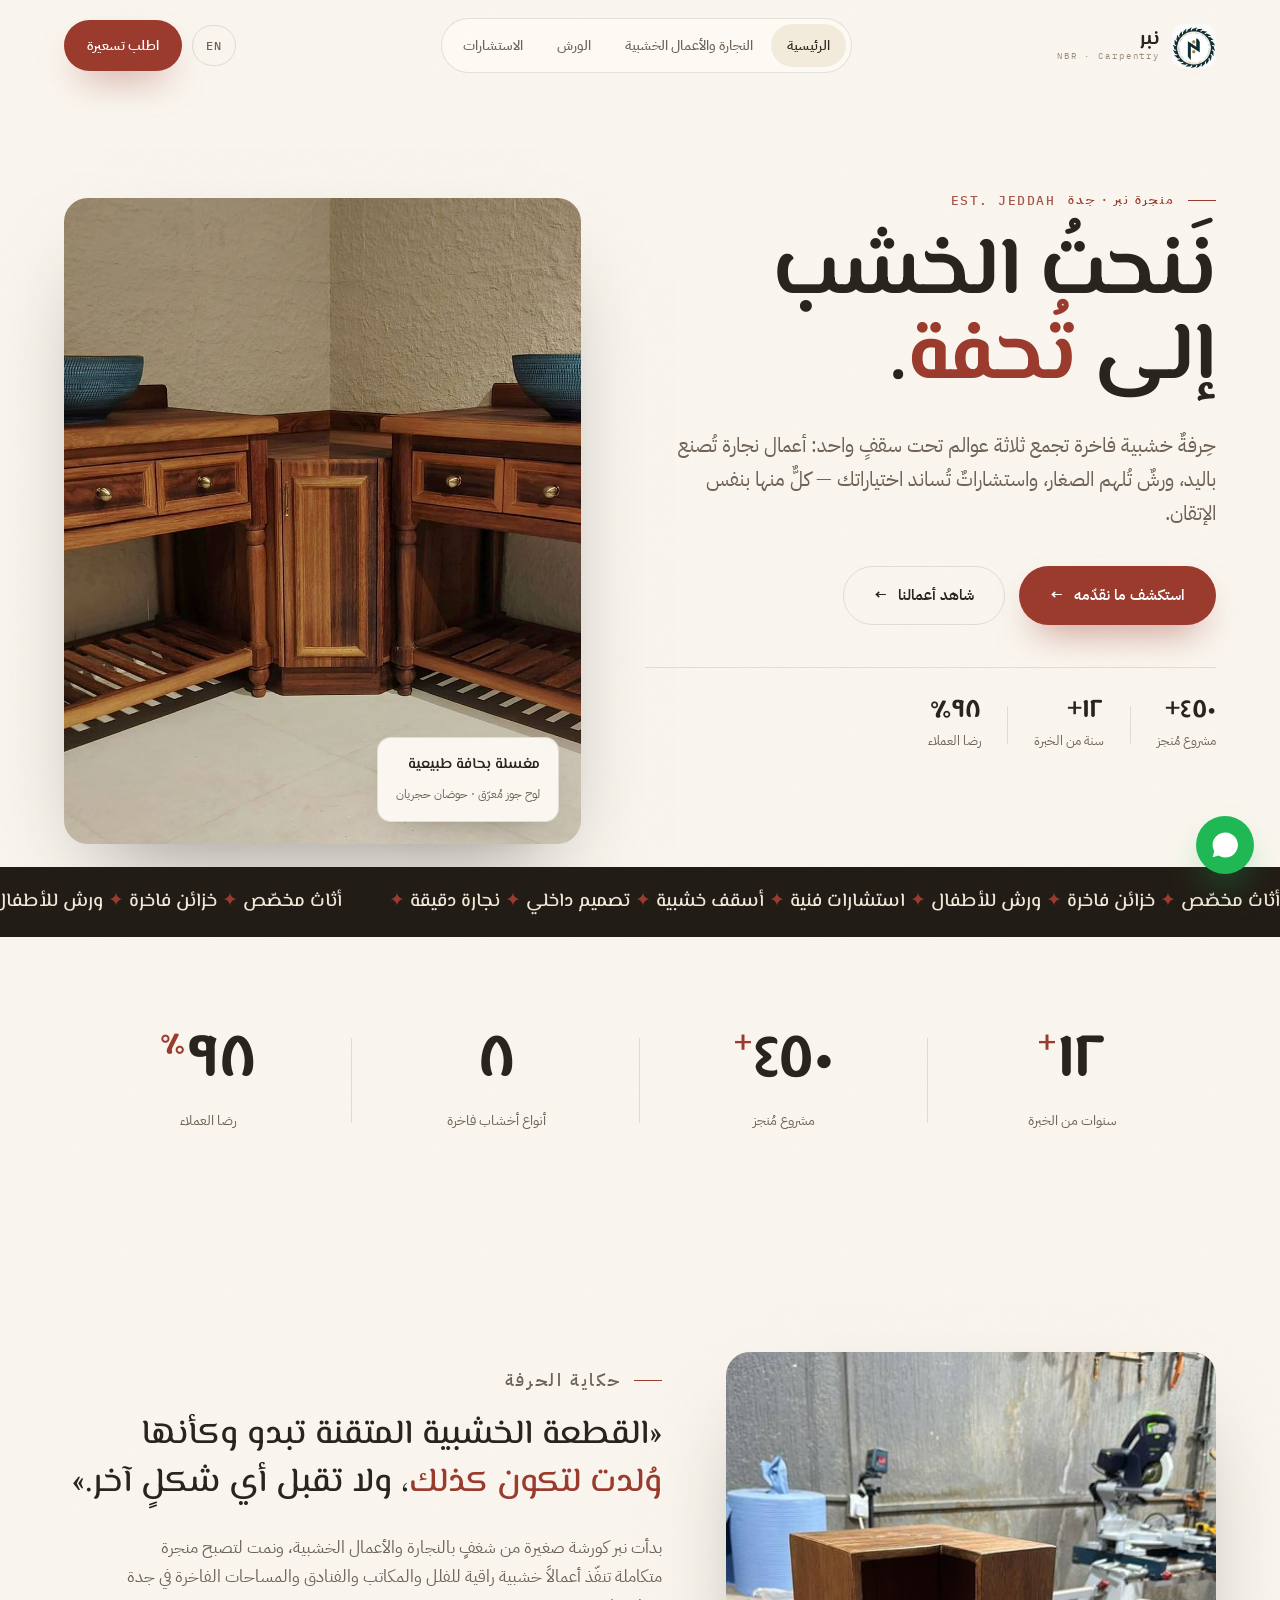
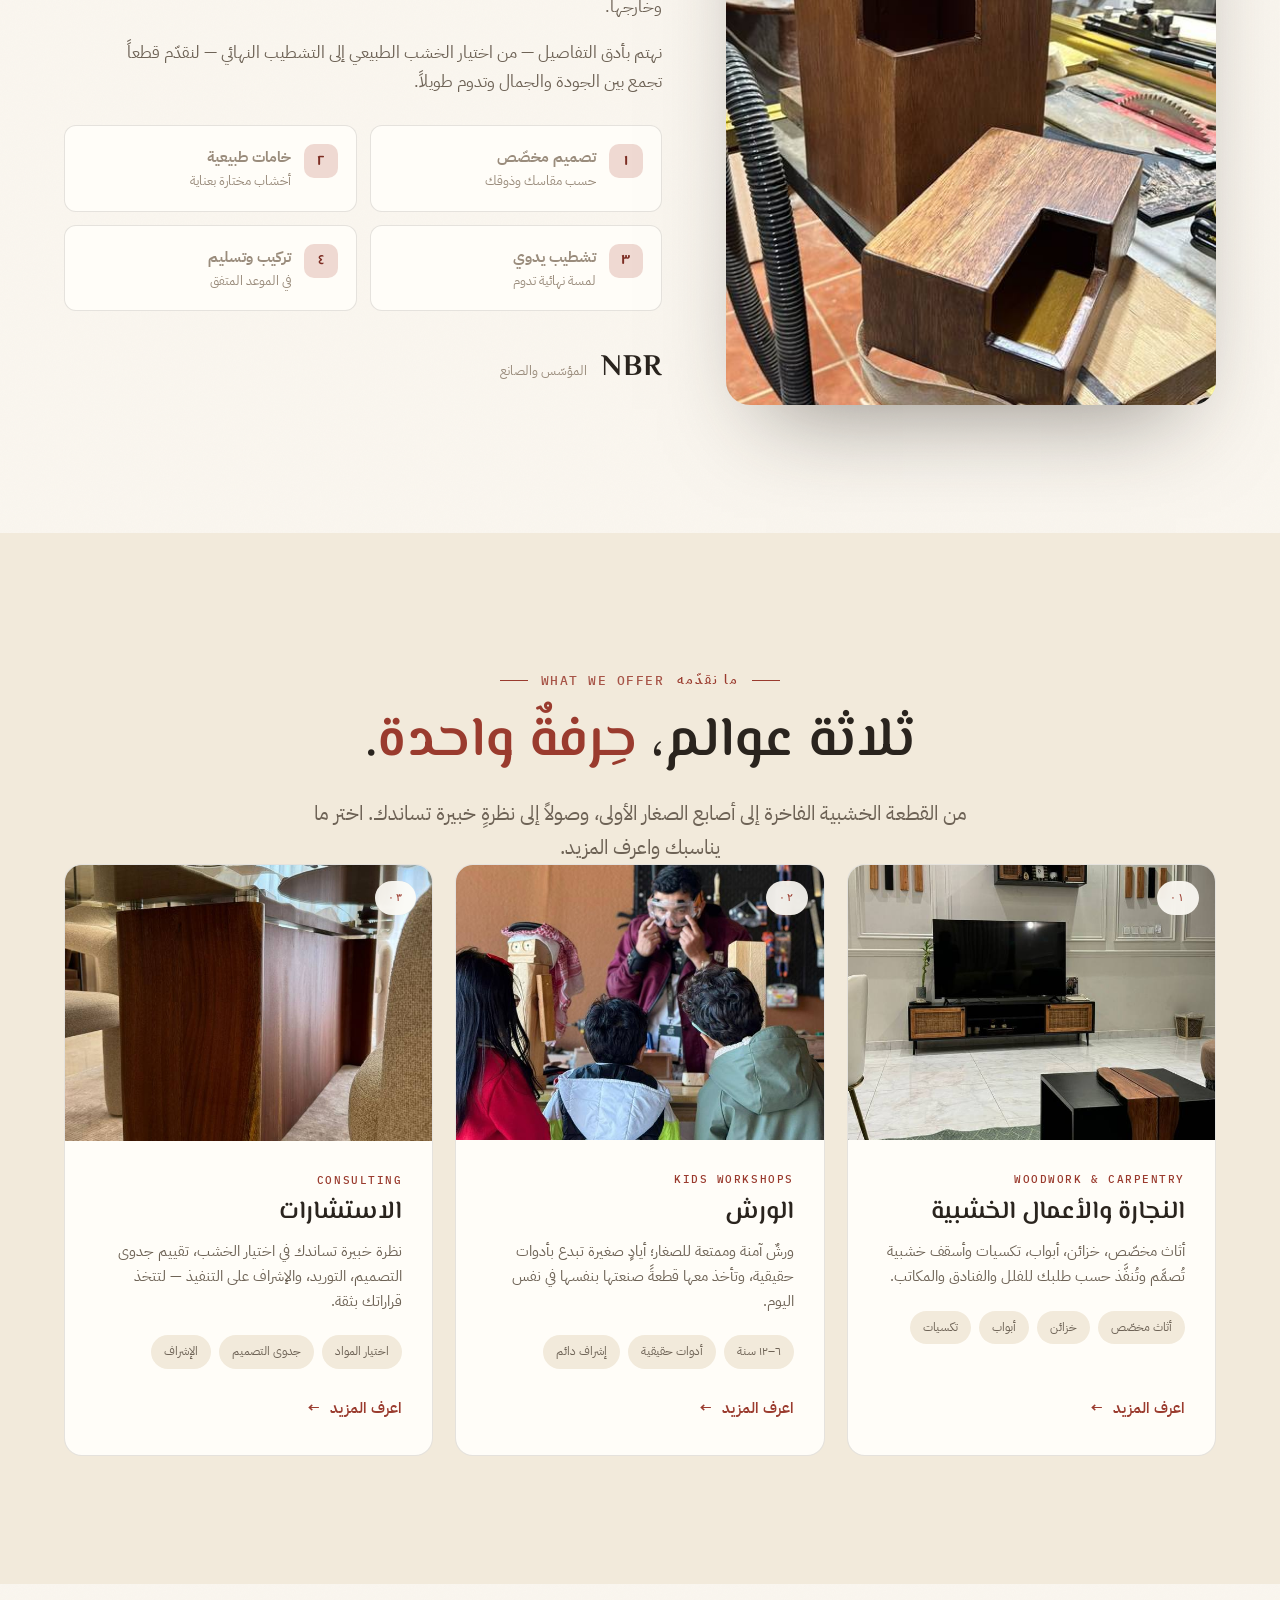
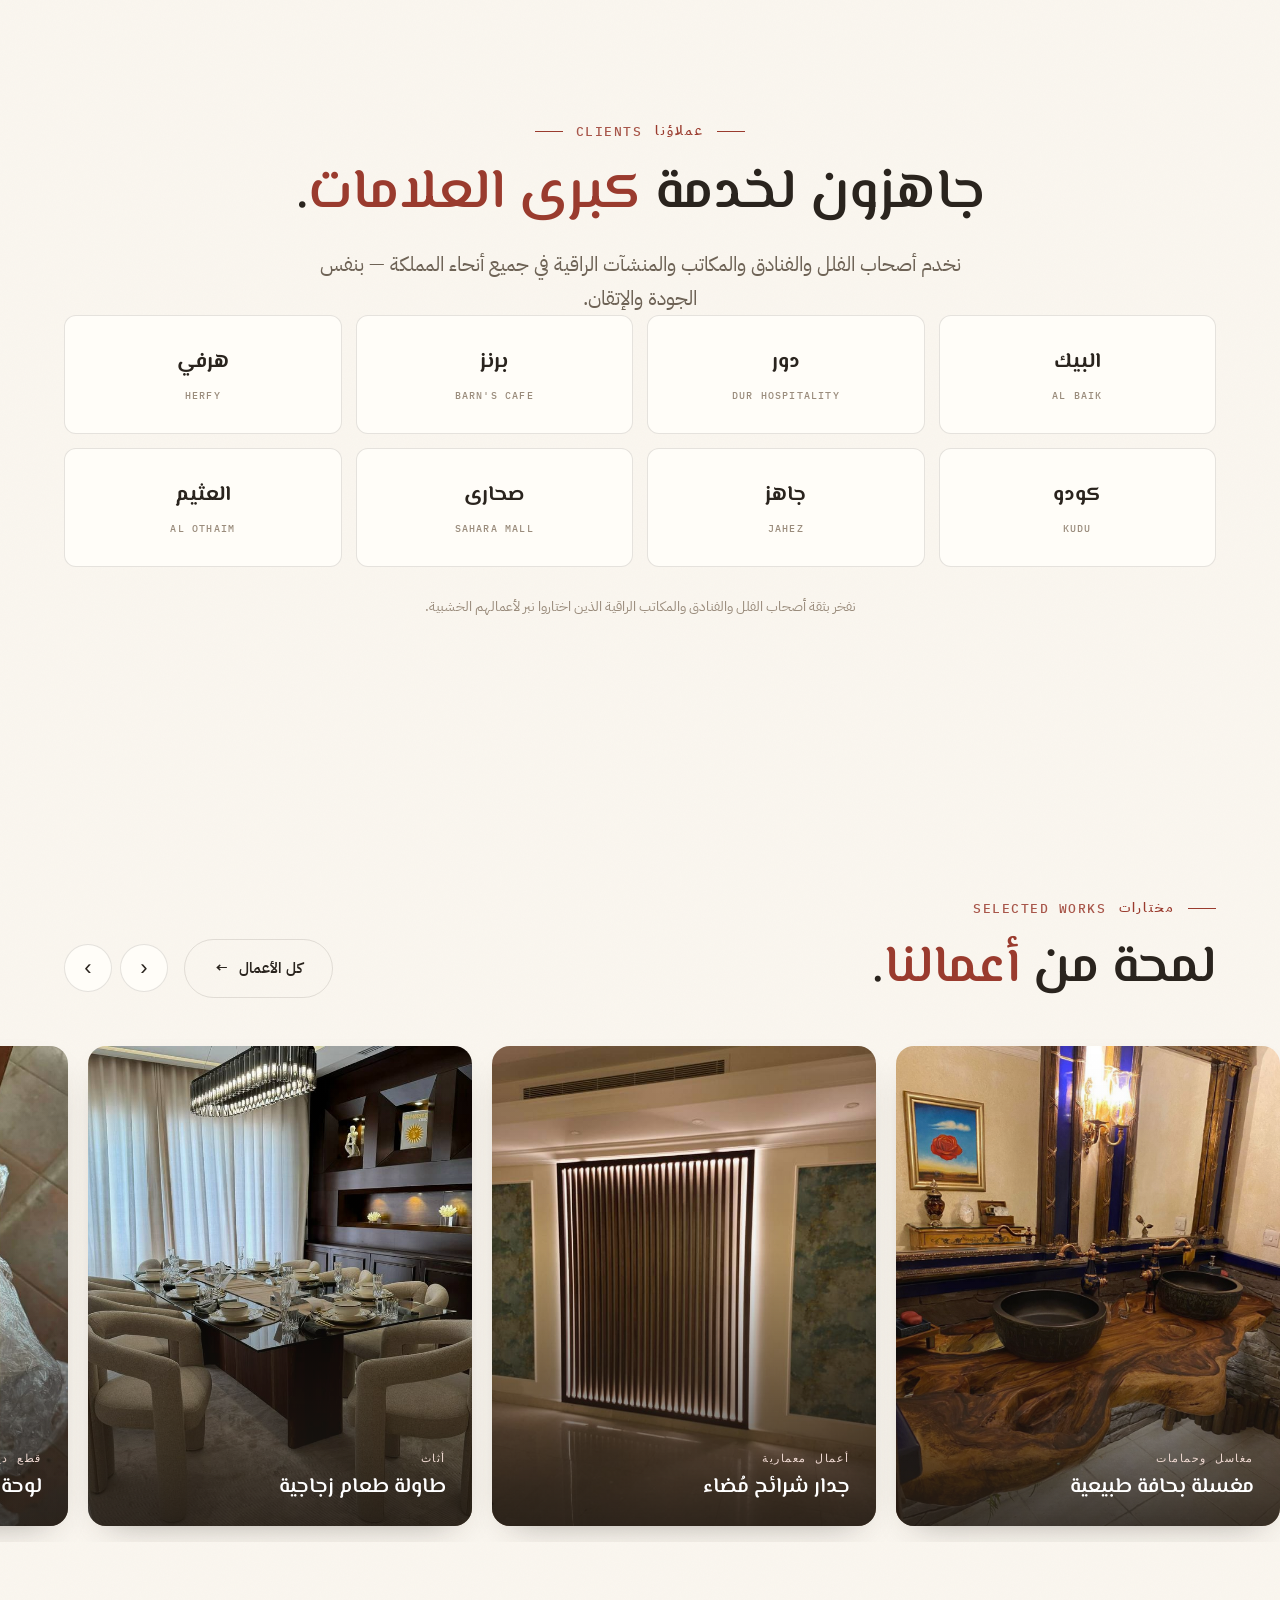
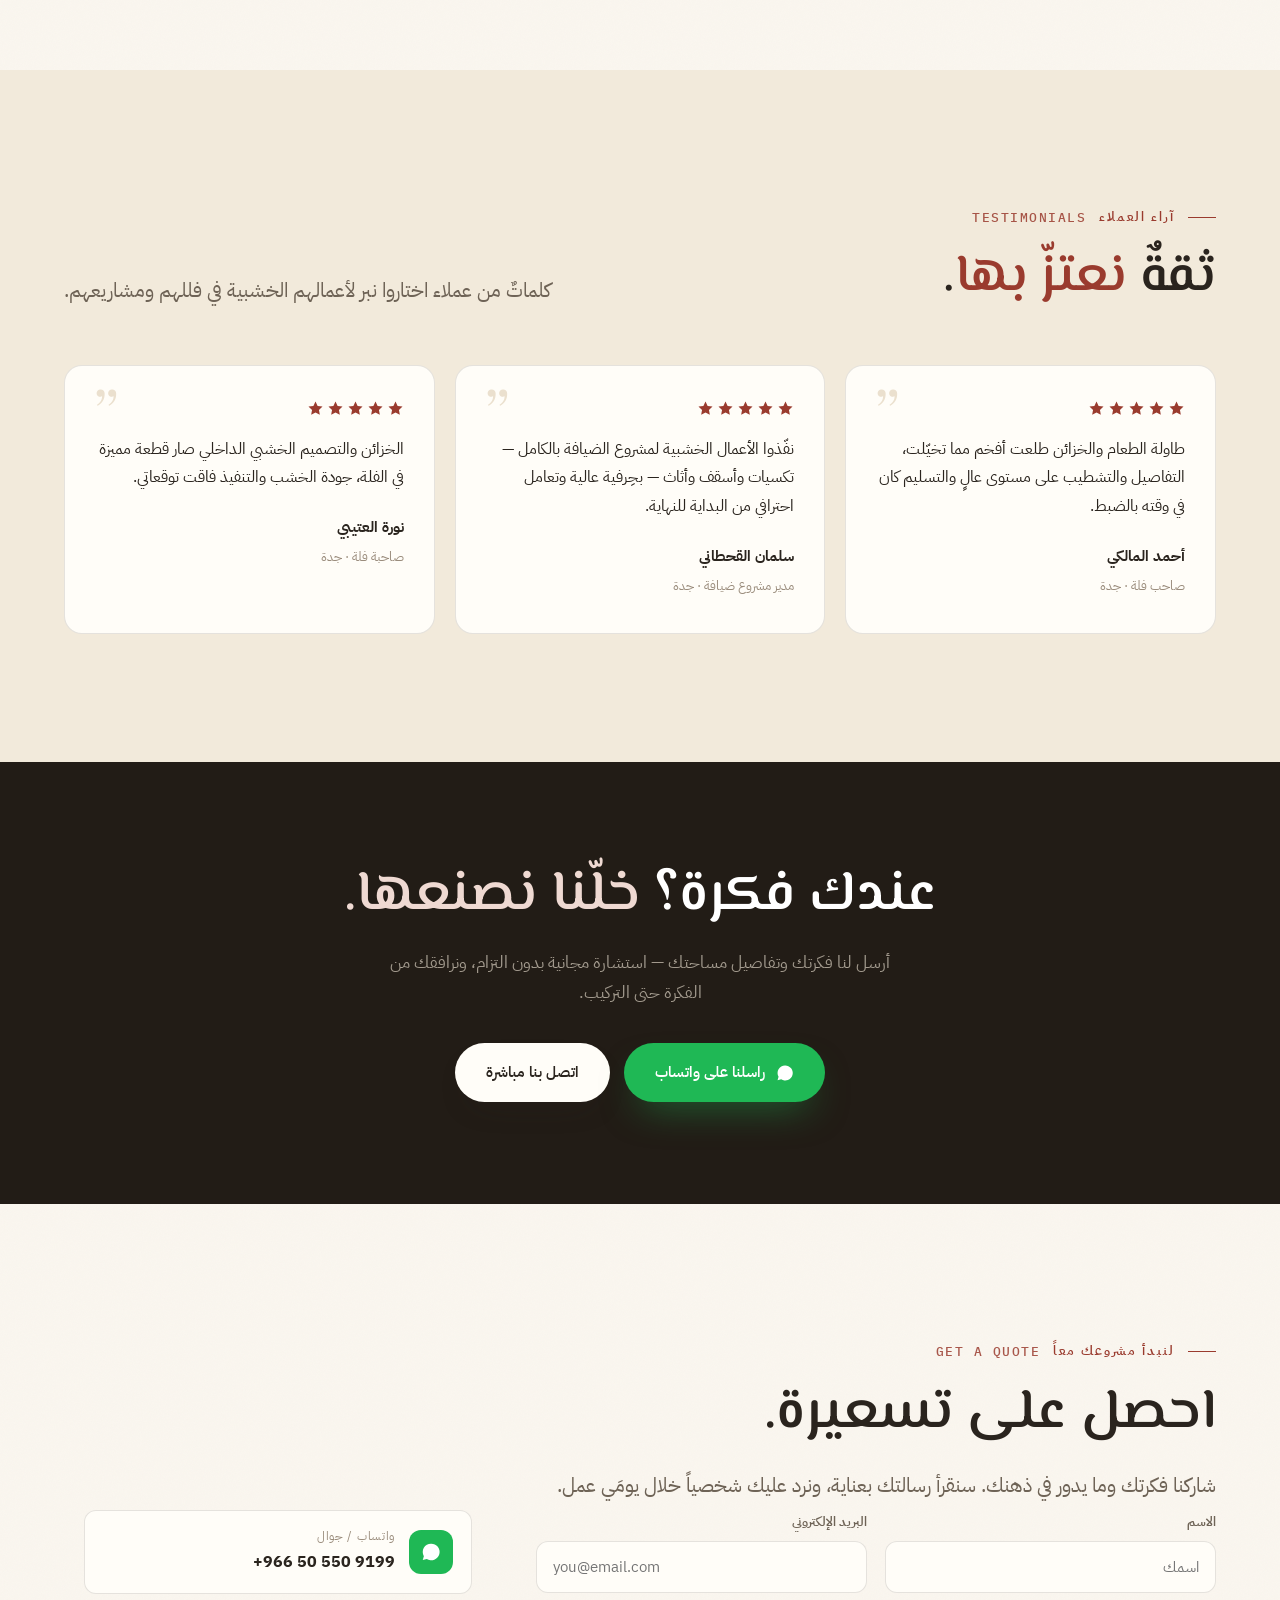
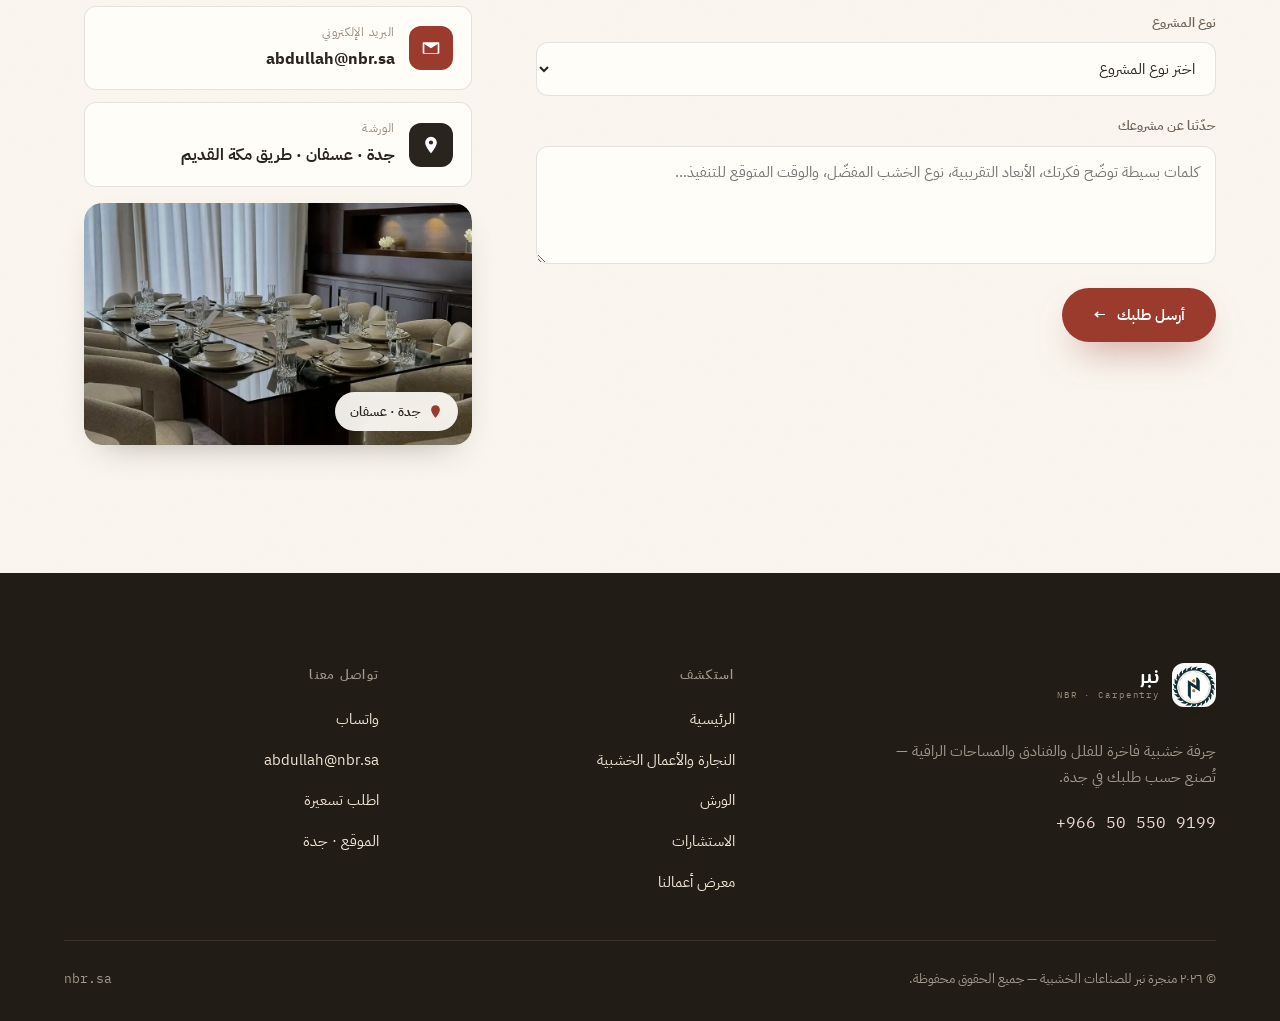
==== index.html @ dd516fe6 "Rebuild production site from authoritative Claude Design source Replace the single-page bundle recon" ====
<!DOCTYPE html>
<html lang="ar" dir="rtl">
<head>
<meta charset="UTF-8" />
<meta name="viewport" content="width=device-width, initial-scale=1.0" />
<title>منجرة نبر للصناعات الخشبية — حِرفة خشبية فاخرة في جدة | NBR Bespoke Woodwork</title>
<meta name="description" content="منجرة نبر — حِرفة خشبية فاخرة في جدة: نجارة وأعمال خشبية مخصّصة، ورش للأطفال، واستشارات متخصصة." />
<meta name="theme-color" content="#FAF6EF" />
<meta property="og:type" content="website" />
<meta property="og:locale" content="ar_SA" />
<meta property="og:site_name" content="منجرة نبر" />
<meta property="og:title" content="منجرة نبر للصناعات الخشبية — حِرفة خشبية فاخرة في جدة" />
<meta property="og:description" content="نجارة وأعمال خشبية مخصّصة، ورش للأطفال، واستشارات متخصصة في جدة." />
<meta property="og:image" content="https://nbr.sa/images/hero-vanity.jpeg" />
<meta property="og:url" content="https://nbr.sa/" />
<link rel="canonical" href="https://nbr.sa/" />
<meta name="twitter:card" content="summary_large_image" />
<!-- ext-resource-dependency: image-slot images are set via the `src` attribute / built in JS,
     so the static bundler can't see them. image-slot.js looks up window.__resources[<src>],
     so we register each path with id === path. -->
<meta name="ext-resource-dependency" content="/images/hero-vanity.jpeg" data-resource-id="/images/hero-vanity.jpeg" />
<meta name="ext-resource-dependency" content="/images/about-shop.jpeg" data-resource-id="/images/about-shop.jpeg" />
<meta name="ext-resource-dependency" content="/images/g-media-wall.jpeg" data-resource-id="/images/g-media-wall.jpeg" />
<meta name="ext-resource-dependency" content="/images/svc-kids.jpeg" data-resource-id="/images/svc-kids.jpeg" />
<meta name="ext-resource-dependency" content="/images/svc-consult.jpeg" data-resource-id="/images/svc-consult.jpeg" />
<meta name="ext-resource-dependency" content="/images/proj-dining.webp" data-resource-id="/images/proj-dining.webp" />
<meta name="ext-resource-dependency" content="/images/g-bath-burl.jpeg" data-resource-id="/images/g-bath-burl.jpeg" />
<meta name="ext-resource-dependency" content="/images/g-slatwall.jpeg" data-resource-id="/images/g-slatwall.jpeg" />
<meta name="ext-resource-dependency" content="/images/g-dining.jpeg" data-resource-id="/images/g-dining.jpeg" />
<meta name="ext-resource-dependency" content="/images/g-relief.jpeg" data-resource-id="/images/g-relief.jpeg" />
<meta name="ext-resource-dependency" content="/images/g-cafe-ratwah.jpeg" data-resource-id="/images/g-cafe-ratwah.jpeg" />
<meta name="ext-resource-dependency" content="/images/g-stair.jpeg" data-resource-id="/images/g-stair.jpeg" />
<link rel="icon" type="image/png" href="/images/nbr-logo.png" />
<link rel="preconnect" href="https://fonts.googleapis.com" />
<link rel="preconnect" href="https://fonts.gstatic.com" crossorigin />
<link href="https://fonts.googleapis.com/css2?family=El+Messiri:wght@400;500;600;700&family=IBM+Plex+Sans+Arabic:wght@400;500;600;700&family=IBM+Plex+Mono:wght@400;500&family=Amiri:wght@400;700&display=swap" rel="stylesheet" />
<link rel="stylesheet" href="/assets/styles.css" />
</head>
<body>

<!-- ============================ NAV ============================ -->
<nav class="nav" id="nav">
  <a href="/" class="brand" aria-label="منجرة نبر">
    <img src="/images/nbr-logo.png" alt="شعار منجرة نبر" />
    <span class="bt"><b>نبر</b><small>NBR · Carpentry</small></span>
  </a>
  <div class="nav-pill">
    <a href="/" aria-current="page">الرئيسية</a>
    <a href="/carpentry">النجارة والأعمال الخشبية</a>
    <a href="/workshops">الورش</a>
    <a href="/consulting">الاستشارات</a>
  </div>
  <div class="nav-right">
    <a href="#" class="lang-switch" title="English version — coming soon" aria-label="English version — coming soon">EN</a>
    <a href="#contact" class="btn btn-accent btn-nav">اطلب تسعيرة</a>
    <button class="menu-btn" id="menuBtn" aria-label="القائمة"><span></span><span></span><span></span></button>
  </div>
</nav>

<aside class="drawer">
  <a href="/" aria-current="page">الرئيسية <span>٠١</span></a>
  <a href="/carpentry">النجارة والأعمال الخشبية <span>٠٢</span></a>
  <a href="/workshops">الورش <span>٠٣</span></a>
  <a href="/consulting">الاستشارات <span>٠٤</span></a>
  <a href="#contact">تواصل <span>٠٥</span></a>
  <a href="https://wa.me/966505509199" class="d-wa">تواصل عبر واتساب</a>
</aside>

<!-- ============================ HERO ============================ -->
<header class="hero" id="home" data-screen-label="Hero">
  <div class="wrap">
    <div class="hero-grid">
      <div class="hero-copy reveal">
        <p class="eyebrow">منجرة نبر · جدة <span class="en">EST. JEDDAH</span></p>
        <h1>نَنحتُ الخشب إلى <span class="ac">تُحفة</span>.</h1>
        <p class="lede">حِرفةٌ خشبية فاخرة تجمع ثلاثة عوالم تحت سقفٍ واحد: أعمال نجارة تُصنع باليد، ورشٌ تُلهم الصغار، واستشاراتٌ تُساند اختياراتك — كلٌّ منها بنفس الإتقان.</p>
        <div class="hero-ctas">
          <a href="#offers" class="btn btn-accent">استكشف ما نقدّمه <span class="arr">←</span></a>
          <a href="/carpentry#work" class="btn btn-ghost">شاهد أعمالنا <span class="arr">←</span></a>
        </div>
        <div class="hero-trust">
          <div class="t"><b>٤٥٠+</b><span>مشروع مُنجز</span></div>
          <div class="sep"></div>
          <div class="t"><b>١٢+</b><span>سنة من الخبرة</span></div>
          <div class="sep"></div>
          <div class="t"><b>٩٨٪</b><span>رضا العملاء</span></div>
        </div>
      </div>
      <div class="hero-media reveal reveal-d1">
        <span class="hero-vlabel">BESPOKE WOODWORK · JEDDAH</span>
        <image-slot id="hero-main" shape="rounded" radius="24" fit="cover" src="/images/hero-vanity.jpeg" placeholder="ضع صورة العمل الرئيسية"></image-slot>
        <div class="hero-tag">
          <b>مغسلة بحافة طبيعية</b>
          <span>لوح جوز مُعرّق · حوضان حجريان</span>
        </div>
      </div>
    </div>
  </div>
</header>

<!-- ============================ MARQUEE ============================ -->
<div class="marquee" aria-hidden="true">
  <div class="track">
    <span>أثاث مخصّص <i>✦</i> خزائن فاخرة <i>✦</i> ورش للأطفال <i>✦</i> استشارات فنية <i>✦</i> أسقف خشبية <i>✦</i> تصميم داخلي <i>✦</i> نجارة دقيقة <i>✦</i>&nbsp;</span>
    <span>أثاث مخصّص <i>✦</i> خزائن فاخرة <i>✦</i> ورش للأطفال <i>✦</i> استشارات فنية <i>✦</i> أسقف خشبية <i>✦</i> تصميم داخلي <i>✦</i> نجارة دقيقة <i>✦</i>&nbsp;</span>
  </div>
</div>

<!-- ============================ STATS ============================ -->
<section class="stats" data-screen-label="Stats">
  <div class="wrap">
    <div class="stats-grid reveal">
      <div class="stat"><div class="num"><span class="count" data-to="12">٠</span><span class="suf">+</span></div><div class="lbl">سنوات من الخبرة</div></div>
      <div class="stat"><div class="num"><span class="count" data-to="450">٠</span><span class="suf">+</span></div><div class="lbl">مشروع مُنجز</div></div>
      <div class="stat"><div class="num"><span class="count" data-to="8">٠</span></div><div class="lbl">أنواع أخشاب فاخرة</div></div>
      <div class="stat"><div class="num"><span class="count" data-to="98">٠</span><span class="suf">٪</span></div><div class="lbl">رضا العملاء</div></div>
    </div>
  </div>
</section>

<!-- ============================ ABOUT ============================ -->
<section class="section-pad" id="about" data-screen-label="About">
  <div class="wrap">
    <div class="about-grid">
      <div class="about-media reveal">
        <image-slot id="about-shop" shape="rounded" radius="24" fit="cover" src="/images/about-shop.jpeg" placeholder="صورة من الورشة"></image-slot>
      </div>
      <div class="about-c reveal reveal-d1">
        <p class="eyebrow">حكاية الحرفة</p>
        <blockquote>«القطعة الخشبية المتقنة تبدو وكأنها <em>وُلدت لتكون كذلك</em>، ولا تقبل أي شكلٍ آخر.»</blockquote>
        <p>بدأت نبر كورشة صغيرة من شغفٍ بالنجارة والأعمال الخشبية، ونمت لتصبح منجرة متكاملة تنفّذ أعمالاً خشبية راقية للفلل والمكاتب والفنادق والمساحات الفاخرة في جدة وخارجها.</p>
        <p>نهتم بأدق التفاصيل — من اختيار الخشب الطبيعي إلى التشطيب النهائي — لنقدّم قطعاً تجمع بين الجودة والجمال وتدوم طويلاً.</p>
        <div class="about-points">
          <div class="ap"><span class="n">١</span><span><b>تصميم مخصّص</b><span>حسب مقاسك وذوقك</span></span></div>
          <div class="ap"><span class="n">٢</span><span><b>خامات طبيعية</b><span>أخشاب مختارة بعناية</span></span></div>
          <div class="ap"><span class="n">٣</span><span><b>تشطيب يدوي</b><span>لمسة نهائية تدوم</span></span></div>
          <div class="ap"><span class="n">٤</span><span><b>تركيب وتسليم</b><span>في الموعد المتفق</span></span></div>
        </div>
        <div class="about-sign">
          <span class="sig">NBR</span>
          <span class="role">المؤسّس والصانع</span>
        </div>
      </div>
    </div>
  </div>
</section>

<!-- ============================ OFFERS — 3 LEARN MORE CARDS ============================ -->
<section class="section-pad bg-deep" id="offers" data-screen-label="Offers">
  <div class="wrap">
    <div class="section-head center-head reveal">
      <p class="eyebrow center">ما نقدّمه <span class="en">WHAT WE OFFER</span></p>
      <h2>ثلاثة عوالم، <span class="ac">حِرفةٌ واحدة</span>.</h2>
      <p class="lede">من القطعة الخشبية الفاخرة إلى أصابع الصغار الأولى، وصولاً إلى نظرةٍ خبيرة تساندك. اختر ما يناسبك واعرف المزيد.</p>
    </div>
    <div class="offer-grid">

      <article class="offer reveal">
        <div class="offer-media">
          <span class="idx">٠١</span>
          <image-slot id="offer-carpentry" shape="rect" fit="cover" src="/images/g-media-wall.jpeg" placeholder="صورة عمل خشبي"></image-slot>
        </div>
        <div class="offer-body">
          <span class="en">WOODWORK &amp; CARPENTRY</span>
          <h3>النجارة والأعمال الخشبية</h3>
          <p>أثاث مخصّص، خزائن، أبواب، تكسيات وأسقف خشبية تُصمَّم وتُنفَّذ حسب طلبك للفلل والفنادق والمكاتب.</p>
          <div class="offer-tags"><span>أثاث مخصّص</span><span>خزائن</span><span>أبواب</span><span>تكسيات</span></div>
          <a href="/carpentry" class="more">اعرف المزيد <span class="arr">←</span></a>
        </div>
      </article>

      <article class="offer reveal reveal-d1">
        <div class="offer-media">
          <span class="idx">٠٢</span>
          <image-slot id="offer-workshops" shape="rect" fit="cover" src="/images/svc-kids.jpeg" placeholder="صورة من الورشة"></image-slot>
        </div>
        <div class="offer-body">
          <span class="en">KIDS WORKSHOPS</span>
          <h3>الورش</h3>
          <p>ورشٌ آمنة وممتعة للصغار؛ أيادٍ صغيرة تبدع بأدوات حقيقية، وتأخذ معها قطعةً صنعتها بنفسها في نفس اليوم.</p>
          <div class="offer-tags"><span>٦–١٢ سنة</span><span>أدوات حقيقية</span><span>إشراف دائم</span></div>
          <a href="/workshops" class="more">اعرف المزيد <span class="arr">←</span></a>
        </div>
      </article>

      <article class="offer reveal reveal-d2">
        <div class="offer-media">
          <span class="idx">٠٣</span>
          <image-slot id="offer-consulting" shape="rect" fit="cover" src="/images/svc-consult.jpeg" placeholder="صورة استشارة"></image-slot>
        </div>
        <div class="offer-body">
          <span class="en">CONSULTING</span>
          <h3>الاستشارات</h3>
          <p>نظرة خبيرة تساندك في اختيار الخشب، تقييم جدوى التصميم، التوريد، والإشراف على التنفيذ — لتتخذ قراراتك بثقة.</p>
          <div class="offer-tags"><span>اختيار المواد</span><span>جدوى التصميم</span><span>الإشراف</span></div>
          <a href="/consulting" class="more">اعرف المزيد <span class="arr">←</span></a>
        </div>
      </article>

    </div>
  </div>
</section>

<!-- ============================ BRANDS ============================ -->
<section class="section-pad" id="clients" data-screen-label="Clients">
  <div class="wrap">
    <div class="section-head center-head reveal">
      <p class="eyebrow center">عملاؤنا <span class="en">CLIENTS</span></p>
      <h2>جاهزون لخدمة <span class="ac">كبرى العلامات</span>.</h2>
      <p class="lede">نخدم أصحاب الفلل والفنادق والمكاتب والمنشآت الراقية في جميع أنحاء المملكة — بنفس الجودة والإتقان.</p>
    </div>
    <div class="brands reveal reveal-d1">
      <div class="brand-tile"><span class="ar">البيك</span><span class="en">AL BAIK</span></div>
      <div class="brand-tile"><span class="ar">دور</span><span class="en">DUR HOSPITALITY</span></div>
      <div class="brand-tile"><span class="ar">برنز</span><span class="en">BARN'S CAFE</span></div>
      <div class="brand-tile"><span class="ar">هرفي</span><span class="en">HERFY</span></div>
      <div class="brand-tile"><span class="ar">كودو</span><span class="en">KUDU</span></div>
      <div class="brand-tile"><span class="ar">جاهز</span><span class="en">JAHEZ</span></div>
      <div class="brand-tile"><span class="ar">صحارى</span><span class="en">SAHARA MALL</span></div>
      <div class="brand-tile"><span class="ar">العثيم</span><span class="en">AL OTHAIM</span></div>
    </div>
    <p class="brand-note reveal">نفخر بثقة أصحاب الفلل والفنادق والمكاتب الراقية الذين اختاروا نبر لأعمالهم الخشبية.</p>
  </div>
</section>

<!-- ============================ SELECTED WORKS RAIL ============================ -->
<section class="works-sec" data-screen-label="Selected Works">
  <div class="wrap">
    <div class="head" style="margin-bottom:38px">
      <div class="reveal">
        <p class="eyebrow">مختارات <span class="en">SELECTED WORKS</span></p>
        <h2>لمحة من <span class="ac">أعمالنا</span>.</h2>
      </div>
      <div class="works-nav reveal reveal-d1">
        <a href="/carpentry#work" class="btn btn-ghost">كل الأعمال <span class="arr">←</span></a>
        <div class="works-arrows">
          <button id="worksPrev" aria-label="السابق">‹</button>
          <button id="worksNext" aria-label="التالي">›</button>
        </div>
      </div>
    </div>
  </div>
  <div class="works-rail" id="worksStrip"></div>
</section>

<!-- ============================ TESTIMONIALS ============================ -->
<section class="section-pad bg-deep" id="testimonials" data-screen-label="Testimonials">
  <div class="wrap">
    <div class="head">
      <div class="reveal">
        <p class="eyebrow">آراء العملاء <span class="en">TESTIMONIALS</span></p>
        <h2>ثقةٌ <span class="ac">نعتزّ بها</span>.</h2>
      </div>
      <p class="lede reveal reveal-d1">كلماتٌ من عملاء اختاروا نبر لأعمالهم الخشبية في فللهم ومشاريعهم.</p>
    </div>
    <div class="tst-grid">
      <article class="tcard reveal"><span class="q">”</span><div class="stars"><svg viewBox="0 0 24 24"><path d="m12 2 3 6.3 6.9.9-5 4.8 1.2 6.9L12 17.8 5.9 20.9 7.1 14 2.1 9.2 9 8.3z"/></svg><svg viewBox="0 0 24 24"><path d="m12 2 3 6.3 6.9.9-5 4.8 1.2 6.9L12 17.8 5.9 20.9 7.1 14 2.1 9.2 9 8.3z"/></svg><svg viewBox="0 0 24 24"><path d="m12 2 3 6.3 6.9.9-5 4.8 1.2 6.9L12 17.8 5.9 20.9 7.1 14 2.1 9.2 9 8.3z"/></svg><svg viewBox="0 0 24 24"><path d="m12 2 3 6.3 6.9.9-5 4.8 1.2 6.9L12 17.8 5.9 20.9 7.1 14 2.1 9.2 9 8.3z"/></svg><svg viewBox="0 0 24 24"><path d="m12 2 3 6.3 6.9.9-5 4.8 1.2 6.9L12 17.8 5.9 20.9 7.1 14 2.1 9.2 9 8.3z"/></svg></div><p>طاولة الطعام والخزائن طلعت أفخم مما تخيّلت، التفاصيل والتشطيب على مستوى عالٍ والتسليم كان في وقته بالضبط.</p><div class="who"><b>أحمد المالكي</b><span>صاحب فلة · جدة</span></div></article>
      <article class="tcard reveal reveal-d1"><span class="q">”</span><div class="stars"><svg viewBox="0 0 24 24"><path d="m12 2 3 6.3 6.9.9-5 4.8 1.2 6.9L12 17.8 5.9 20.9 7.1 14 2.1 9.2 9 8.3z"/></svg><svg viewBox="0 0 24 24"><path d="m12 2 3 6.3 6.9.9-5 4.8 1.2 6.9L12 17.8 5.9 20.9 7.1 14 2.1 9.2 9 8.3z"/></svg><svg viewBox="0 0 24 24"><path d="m12 2 3 6.3 6.9.9-5 4.8 1.2 6.9L12 17.8 5.9 20.9 7.1 14 2.1 9.2 9 8.3z"/></svg><svg viewBox="0 0 24 24"><path d="m12 2 3 6.3 6.9.9-5 4.8 1.2 6.9L12 17.8 5.9 20.9 7.1 14 2.1 9.2 9 8.3z"/></svg><svg viewBox="0 0 24 24"><path d="m12 2 3 6.3 6.9.9-5 4.8 1.2 6.9L12 17.8 5.9 20.9 7.1 14 2.1 9.2 9 8.3z"/></svg></div><p>نفّذوا الأعمال الخشبية لمشروع الضيافة بالكامل — تكسيات وأسقف وأثاث — بحِرفية عالية وتعامل احترافي من البداية للنهاية.</p><div class="who"><b>سلمان القحطاني</b><span>مدير مشروع ضيافة · جدة</span></div></article>
      <article class="tcard reveal reveal-d2"><span class="q">”</span><div class="stars"><svg viewBox="0 0 24 24"><path d="m12 2 3 6.3 6.9.9-5 4.8 1.2 6.9L12 17.8 5.9 20.9 7.1 14 2.1 9.2 9 8.3z"/></svg><svg viewBox="0 0 24 24"><path d="m12 2 3 6.3 6.9.9-5 4.8 1.2 6.9L12 17.8 5.9 20.9 7.1 14 2.1 9.2 9 8.3z"/></svg><svg viewBox="0 0 24 24"><path d="m12 2 3 6.3 6.9.9-5 4.8 1.2 6.9L12 17.8 5.9 20.9 7.1 14 2.1 9.2 9 8.3z"/></svg><svg viewBox="0 0 24 24"><path d="m12 2 3 6.3 6.9.9-5 4.8 1.2 6.9L12 17.8 5.9 20.9 7.1 14 2.1 9.2 9 8.3z"/></svg><svg viewBox="0 0 24 24"><path d="m12 2 3 6.3 6.9.9-5 4.8 1.2 6.9L12 17.8 5.9 20.9 7.1 14 2.1 9.2 9 8.3z"/></svg></div><p>الخزائن والتصميم الخشبي الداخلي صار قطعة مميزة في الفلة، جودة الخشب والتنفيذ فاقت توقعاتي.</p><div class="who"><b>نورة العتيبي</b><span>صاحبة فلة · جدة</span></div></article>
    </div>
  </div>
</section>

<!-- ============================ CTA BAND ============================ -->
<section class="cta-band on-ground" data-screen-label="CTA">
  <div class="wrap reveal">
    <h2>عندك فكرة؟ <span class="g">خلّنا نصنعها.</span></h2>
    <p>أرسل لنا فكرتك وتفاصيل مساحتك — استشارة مجانية بدون التزام، ونرافقك من الفكرة حتى التركيب.</p>
    <div class="cta-ctas">
      <a class="btn btn-wa" href="https://wa.me/966505509199"><svg viewBox="0 0 24 24"><path d="M17.5 14.4c-.3-.1-1.7-.8-2-.9-.3-.1-.5-.1-.7.1-.2.3-.7.9-.9 1.1-.2.2-.3.2-.6.1-.3-.1-1.2-.5-2.3-1.4-.9-.8-1.4-1.7-1.6-2-.2-.3 0-.5.1-.6.1-.1.3-.3.4-.5.1-.2.2-.3.3-.5.1-.2 0-.4 0-.5-.1-.1-.7-1.6-.9-2.2-.2-.6-.5-.5-.7-.5h-.6c-.2 0-.5.1-.8.4-.3.3-1 1-1 2.5s1.1 2.9 1.2 3.1c.1.2 2.1 3.2 5 4.5.7.3 1.2.5 1.7.6.7.2 1.3.2 1.8.1.6-.1 1.7-.7 1.9-1.3.2-.6.2-1.2.2-1.3-.1-.2-.3-.2-.6-.4zM12 2a10 10 0 0 0-8.6 15l-1.3 4.7 4.8-1.3A10 10 0 1 0 12 2z"/></svg>راسلنا على واتساب</a>
      <a class="btn btn-light" href="tel:+966505509199">اتصل بنا مباشرة</a>
    </div>
  </div>
</section>

<!-- ============================ CONTACT ============================ -->
<section class="section-pad" id="contact" data-screen-label="Contact">
  <div class="wrap">
    <div class="section-head reveal">
      <p class="eyebrow">لنبدأ مشروعك معاً <span class="en">GET A QUOTE</span></p>
      <h2>احصل على تسعيرة.</h2>
      <p class="lede">شاركنا فكرتك وما يدور في ذهنك. سنقرأ رسالتك بعناية، ونرد عليك شخصياً خلال يومَي عمل.</p>
    </div>
    <div class="contact-grid">
      <div>
        <form id="quoteForm" class="reveal" novalidate>
          <div class="field-row">
            <div class="field">
              <label for="f-name">الاسم</label>
              <input type="text" id="f-name" name="name" placeholder="اسمك" />
              <span class="err-msg">عذراً، يرجى إدخال اسمك.</span>
            </div>
            <div class="field">
              <label for="f-email">البريد الإلكتروني</label>
              <input type="email" id="f-email" name="email" placeholder="you@email.com" dir="ltr" />
              <span class="err-msg">عذراً، يرجى إدخال بريد إلكتروني صحيح.</span>
            </div>
          </div>
          <div class="field">
            <label for="f-type">نوع المشروع</label>
            <select id="f-type" name="type">
              <option value="" disabled selected>اختر نوع المشروع</option>
              <option>أثاث مخصّص</option>
              <option>خزائن وتجهيزات مدمجة</option>
              <option>أبواب وإطارات</option>
              <option>تكسيات أو أسقف خشبية</option>
              <option>استشارة فنية</option>
              <option>ورشة أطفال</option>
              <option>فكرة أخرى</option>
            </select>
            <span class="err-msg">يرجى تحديد نوع المشروع.</span>
          </div>
          <div class="field">
            <label for="f-msg">حدّثنا عن مشروعك</label>
            <textarea id="f-msg" name="message" rows="4" placeholder="كلمات بسيطة توضّح فكرتك، الأبعاد التقريبية، نوع الخشب المفضّل، والوقت المتوقع للتنفيذ..."></textarea>
            <span class="err-msg">يرجى إضافة وصف مختصر لنتمكن من مساعدتك.</span>
          </div>
          <button type="submit" class="btn btn-accent">أرسل طلبك <span class="arr">←</span></button>
        </form>
        <div class="form-success" id="formSuccess">
          <h3>شكراً لك!</h3>
          <p>استلمنا رسالتك بحب، وسنتواصل معك خلال يومَي عمل.</p>
        </div>
      </div>

      <aside class="contact-side reveal reveal-d1">
        <a class="cn" href="https://wa.me/966505509199"><span class="ic"><svg viewBox="0 0 24 24"><path d="M17.5 14.4c-.3-.1-1.7-.8-2-.9-.3-.1-.5-.1-.7.1-.2.3-.7.9-.9 1.1-.2.2-.3.2-.6.1-.3-.1-1.2-.5-2.3-1.4-.9-.8-1.4-1.7-1.6-2-.2-.3 0-.5.1-.6.1-.1.3-.3.4-.5.1-.2.2-.3.3-.5.1-.2 0-.4 0-.5-.1-.1-.7-1.6-.9-2.2-.2-.6-.5-.5-.7-.5h-.6c-.2 0-.5.1-.8.4-.3.3-1 1-1 2.5s1.1 2.9 1.2 3.1c.1.2 2.1 3.2 5 4.5.7.3 1.2.5 1.7.6.7.2 1.3.2 1.8.1.6-.1 1.7-.7 1.9-1.3.2-.6.2-1.2.2-1.3-.1-.2-.3-.2-.6-.4zM12 2a10 10 0 0 0-8.6 15l-1.3 4.7 4.8-1.3A10 10 0 1 0 12 2z"/></svg></span><span><span class="lb">واتساب / جوال</span><span class="vl">+966 50 550 9199</span></span></a>
        <a class="cn" href="mailto:abdullah@nbr.sa"><span class="ic"><svg viewBox="0 0 24 24"><path d="M3 5h18a1 1 0 0 1 1 1v12a1 1 0 0 1-1 1H3a1 1 0 0 1-1-1V6a1 1 0 0 1 1-1zm1 2.3V18h16V7.3l-8 5z"/></svg></span><span><span class="lb">البريد الإلكتروني</span><span class="vl">abdullah@nbr.sa</span></span></a>
        <a class="cn" href="https://wa.me/966505509199"><span class="ic"><svg viewBox="0 0 24 24"><path d="M12 2a7 7 0 0 0-7 7c0 5 7 13 7 13s7-8 7-13a7 7 0 0 0-7-7zm0 9.5A2.5 2.5 0 1 1 12 6.5a2.5 2.5 0 0 1 0 5z"/></svg></span><span><span class="lb">الورشة</span><span class="vl">جدة · عسفان · طريق مكة القديم</span></span></a>
        <div class="cn-map">
          <image-slot id="contact-map" shape="rounded" radius="18" fit="cover" src="/images/proj-dining.webp" placeholder="صورة الموقع أو المعرض"></image-slot>
          <span class="pin"><svg viewBox="0 0 24 24"><path d="M12 2a7 7 0 0 0-7 7c0 5 7 13 7 13s7-8 7-13a7 7 0 0 0-7-7z"/></svg> جدة · عسفان</span>
        </div>
      </aside>
    </div>
  </div>
</section>

<!-- ============================ FOOTER ============================ -->
<footer class="footer" data-screen-label="Footer">
  <div class="wrap">
    <div class="footer-top">
      <div>
        <a href="/" class="brand" aria-label="منجرة نبر">
          <img src="/images/nbr-logo.png" alt="شعار نبر" />
          <span class="bt"><b>نبر</b><small>NBR · Carpentry</small></span>
        </a>
        <p class="footer-blurb">حِرفة خشبية فاخرة للفلل والفنادق والمساحات الراقية — تُصنع حسب طلبك في جدة.</p>
        <a class="footer-phone" href="tel:+966505509199" dir="ltr">+966 50 550 9199</a>
      </div>
      <div class="footer-col">
        <h5>استكشف</h5>
        <ul>
          <li><a href="/">الرئيسية</a></li>
          <li><a href="/carpentry">النجارة والأعمال الخشبية</a></li>
          <li><a href="/workshops">الورش</a></li>
          <li><a href="/consulting">الاستشارات</a></li>
          <li><a href="/carpentry#work">معرض أعمالنا</a></li>
        </ul>
      </div>
      <div class="footer-col">
        <h5>تواصل معنا</h5>
        <ul>
          <li><a href="https://wa.me/966505509199">واتساب</a></li>
          <li><a href="mailto:abdullah@nbr.sa">abdullah@nbr.sa</a></li>
          <li><a href="#contact">اطلب تسعيرة</a></li>
          <li><a href="#contact">الموقع · جدة</a></li>
        </ul>
      </div>
    </div>
    <div class="footer-bottom">
      <span>© <span id="year">٢٠٢٦</span> منجرة نبر للصناعات الخشبية — جميع الحقوق محفوظة.</span>
      <span class="made">nbr.sa</span>
    </div>
  </div>
</footer>

<!-- WHATSAPP FLOAT -->
<a class="wa-float" href="https://wa.me/966505509199" aria-label="واتساب"><svg viewBox="0 0 24 24"><path d="M17.5 14.4c-.3-.1-1.7-.8-2-.9-.3-.1-.5-.1-.7.1-.2.3-.7.9-.9 1.1-.2.2-.3.2-.6.1-.3-.1-1.2-.5-2.3-1.4-.9-.8-1.4-1.7-1.6-2-.2-.3 0-.5.1-.6.1-.1.3-.3.4-.5.1-.2.2-.3.3-.5.1-.2 0-.4 0-.5-.1-.1-.7-1.6-.9-2.2-.2-.6-.5-.5-.7-.5h-.6c-.2 0-.5.1-.8.4-.3.3-1 1-1 2.5s1.1 2.9 1.2 3.1c.1.2 2.1 3.2 5 4.5.7.3 1.2.5 1.7.6.7.2 1.3.2 1.8.1.6-.1 1.7-.7 1.9-1.3.2-.6.2-1.2.2-1.3-.1-.2-.3-.2-.6-.4zM12 2a10 10 0 0 0-8.6 15l-1.3 4.7 4.8-1.3A10 10 0 1 0 12 2z"/></svg></a>

<!-- TWEAKS PANEL -->
<script src="/assets/image-slot.js"></script>
<script src="/assets/app.js"></script>
<template id="__bundler_thumbnail" data-bg-color="#FAF6EF">
  <svg viewBox="0 0 1200 800" xmlns="http://www.w3.org/2000/svg">
    <rect width="1200" height="800" fill="#FAF6EF"/>
    <g fill="none" stroke="#8C4A39" stroke-width="22" stroke-linecap="round" stroke-linejoin="round">
      <path d="M470 540 V270 L600 420 L730 270 V540"/>
    </g>
    <text x="600" y="640" text-anchor="middle" font-family="Georgia, serif" font-size="64" font-weight="700" fill="#221C16">نبر</text>
    <text x="600" y="700" text-anchor="middle" font-family="monospace" font-size="26" letter-spacing="6" fill="#8C4A39">NBR · CARPENTRY</text>
  </svg>
</template>
</body>
</html>
---- assets/styles.css ----
/* ============================================================
   NBR — منجرة نبر · Bespoke Woodwork, Jeddah
   Final merged design system
   Warm bone base · one restrained terracotta accent
   Wood tones reserved for material swatches only
   El Messiri (display) + IBM Plex Sans Arabic (body)
   ============================================================ */

:root {
  /* surfaces */
  --bone:        #FAF6EF;
  --bone-deep:   #F2EADB;
  --card:        #FFFDF8;
  --sand:        #EBE0CE;
  --ink:         #2A241E;
  --ink-soft:    #6E6356;
  --ink-faint:   #9A8C7C;
  --line:        rgba(42, 36, 30, 0.12);
  --line-soft:   rgba(42, 36, 30, 0.07);

  /* the single accent — restrained terracotta */
  --accent:      #9A3B2E;
  --accent-deep: #7C2D23;
  --accent-tint: #EFD9D2;

  /* dark ground (footer · materials · bands) */
  --ground:      #221C16;
  --ground-soft: #2E2720;
  --on-ground:   #F1E7D7;
  --on-ground-soft: rgba(241, 231, 215, 0.62);

  /* whatsapp (secondary utility only) */
  --wa: #1FB855;

  /* type */
  --serif: "El Messiri", "Amiri", Georgia, serif;
  --sans:  "IBM Plex Sans Arabic", system-ui, -apple-system, sans-serif;
  --mono:  "IBM Plex Mono", ui-monospace, monospace;

  /* layout */
  --maxw:   1280px;
  --gutter: clamp(20px, 5vw, 72px);

  /* shape */
  --r:    18px;
  --r-lg: 28px;
  --r-sm: 12px;

  /* depth */
  --shadow-sm: 0 14px 34px -20px rgba(42, 36, 30, 0.45);
  --shadow:    0 44px 90px -40px rgba(42, 36, 30, 0.5);

  --ease: cubic-bezier(0.22, 0.61, 0.36, 1);
}

* { box-sizing: border-box; }

html { scroll-behavior: smooth; }

body {
  margin: 0;
  background: var(--bone);
  color: var(--ink);
  font-family: var(--sans);
  font-size: 16.5px;
  line-height: 1.8;
  font-weight: 400;
  -webkit-font-smoothing: antialiased;
  text-rendering: optimizeLegibility;
  overflow-x: hidden;
  /* faint paper grain */
  background-image:
    url("data:image/svg+xml,%3Csvg xmlns='http://www.w3.org/2000/svg' width='180' height='180'%3E%3Cfilter id='n'%3E%3CfeTurbulence type='fractalNoise' baseFrequency='0.9' numOctaves='2' stitchTiles='stitch'/%3E%3C/filter%3E%3Crect width='100%25' height='100%25' filter='url(%23n)' opacity='0.022'/%3E%3C/svg%3E");
}

img { display: block; max-width: 100%; }
a { color: inherit; text-decoration: none; }
::selection { background: var(--accent); color: #fff; }

/* ---------- typography ---------- */
h1, h2, h3, h4 {
  font-family: var(--serif);
  font-weight: 600;
  line-height: 1.12;
  letter-spacing: 0;
  margin: 0;
  color: var(--ink);
}
.ac { color: var(--accent); }

.eyebrow {
  font-family: var(--sans);
  font-size: 12.5px;
  font-weight: 600;
  letter-spacing: 0.16em;
  color: var(--accent);
  margin: 0 0 20px;
  display: inline-flex;
  align-items: center;
  gap: 13px;
}
.eyebrow::before {
  content: "";
  width: 28px;
  height: 1px;
  background: var(--accent);
  display: inline-block;
}
.eyebrow.center { justify-content: center; }
.eyebrow.center::after {
  content: "";
  width: 28px;
  height: 1px;
  background: var(--accent);
  display: inline-block;
}
.eyebrow .en { font-family: var(--mono); font-weight: 500; letter-spacing: 0.12em; opacity: 0.85; }

.lede {
  font-size: clamp(17px, 1.6vw, 20px);
  line-height: 1.7;
  color: var(--ink-soft);
  max-width: 56ch;
  margin: 0;
}

/* ---------- layout helpers ---------- */
.wrap {
  max-width: var(--maxw);
  margin: 0 auto;
  padding-inline: var(--gutter);
}
section { position: relative; }
.section-pad { padding-block: clamp(76px, 10vw, 138px); }
.bg-deep { background: var(--bone-deep); }
.bg-ground { background: var(--ground); color: var(--on-ground); }

.section-head { max-width: 740px; }
.section-head h2 { font-size: clamp(32px, 4.6vw, 56px); }
.section-head .lede { margin-top: 22px; }
.center-head { margin-inline: auto; text-align: center; }
.center-head .lede { margin-inline: auto; }
.center-head .eyebrow { justify-content: center; }

/* head with split title + lede (services / gallery etc) */
.head {
  display: flex;
  justify-content: space-between;
  align-items: flex-end;
  gap: 48px;
  flex-wrap: wrap;
  margin-bottom: 58px;
}
.head h2 { font-size: clamp(30px, 4.2vw, 52px); }
.head .lede { max-width: 46ch; }

/* ---------- buttons ---------- */
.btn {
  display: inline-flex;
  align-items: center;
  gap: 11px;
  font-family: var(--sans);
  font-weight: 600;
  font-size: 15px;
  padding: 15px 30px;
  border-radius: 100px;
  border: 1px solid transparent;
  cursor: pointer;
  white-space: nowrap;
  transition: transform 0.4s var(--ease), box-shadow 0.4s var(--ease),
              background 0.3s, color 0.3s, border-color 0.3s;
}
.btn .arr {
  display: inline-block;
  transition: transform 0.4s var(--ease);
  font-family: var(--sans);
}
.btn:hover { transform: translateY(-3px); }
.btn:hover .arr { transform: translateX(-5px); }

.btn-accent { background: var(--accent); color: #fff; box-shadow: 0 18px 38px -16px rgba(154, 59, 46, 0.65); }
.btn-accent:hover { background: var(--accent-deep); box-shadow: 0 26px 50px -18px rgba(154, 59, 46, 0.7); }
.btn-ink { background: var(--ink); color: var(--bone); box-shadow: var(--shadow-sm); }
.btn-ink:hover { box-shadow: var(--shadow); }
.btn-ghost { background: transparent; color: var(--ink); border-color: var(--line); }
.btn-ghost:hover { border-color: var(--accent); color: var(--accent); }
.btn-light { background: var(--card); color: var(--ink); box-shadow: var(--shadow-sm); }
.btn-wa { background: var(--wa); color: #fff; box-shadow: 0 18px 38px -16px rgba(31, 184, 85, 0.55); }
.btn-wa svg { width: 18px; height: 18px; fill: currentColor; }
.on-ground .btn-ghost { color: var(--on-ground); border-color: rgba(241,231,215,0.25); }
.on-ground .btn-ghost:hover { border-color: var(--on-ground); color: #fff; }

/* ============================================================
   NAV
   ============================================================ */
.nav {
  position: fixed;
  inset-block-start: 0;
  inset-inline: 0;
  z-index: 60;
  display: flex;
  align-items: center;
  justify-content: space-between;
  gap: 20px;
  padding: 18px var(--gutter);
  transition: padding 0.4s var(--ease), background 0.4s var(--ease), box-shadow 0.4s;
}
.nav.scrolled {
  padding-block: 11px;
  background: rgba(250, 246, 239, 0.82);
  backdrop-filter: blur(16px);
  box-shadow: 0 1px 0 var(--line-soft);
}
.brand { display: inline-flex; align-items: center; gap: 12px; }
.brand img { width: 44px; height: 44px; border-radius: 12px; object-fit: cover; background: #fff; box-shadow: var(--shadow-sm); }
.brand .bt { display: flex; flex-direction: column; line-height: 1.1; }
.brand .bt b { font-family: var(--serif); font-weight: 700; font-size: 19px; color: var(--ink); }
.brand .bt small { font-family: var(--mono); font-size: 8.5px; letter-spacing: 0.22em; color: var(--ink-faint); }

.nav-pill {
  display: flex;
  align-items: center;
  gap: 2px;
  background: rgba(255, 253, 248, 0.6);
  border: 1px solid var(--line);
  padding: 5px;
  border-radius: 100px;
  backdrop-filter: blur(12px);
}
.nav-pill a {
  padding: 9px 16px;
  border-radius: 100px;
  font-size: 14px;
  font-weight: 500;
  color: var(--ink-soft);
  transition: 0.25s;
}
.nav-pill a:hover { background: var(--bone-deep); color: var(--ink); }

.nav-right { display: flex; align-items: center; gap: 10px; }
.lang-switch {
  font-family: var(--mono);
  font-size: 12px;
  font-weight: 500;
  letter-spacing: 0.08em;
  padding: 9px 13px;
  border-radius: 100px;
  border: 1px solid var(--line);
  color: var(--ink-soft);
  transition: 0.25s;
}
.lang-switch:hover { border-color: var(--accent); color: var(--accent); }
.btn-nav { padding: 12px 22px; font-size: 14px; }

.menu-btn {
  display: none;
  width: 46px; height: 46px;
  border-radius: 12px;
  background: var(--card);
  border: 1px solid var(--line);
  flex-direction: column; align-items: center; justify-content: center; gap: 5px;
  cursor: pointer; box-shadow: var(--shadow-sm);
}
.menu-btn span { width: 19px; height: 2px; background: var(--ink); border-radius: 2px; transition: 0.3s; }
body.menu-open .menu-btn span:nth-child(1) { transform: translateY(7px) rotate(45deg); }
body.menu-open .menu-btn span:nth-child(2) { opacity: 0; }
body.menu-open .menu-btn span:nth-child(3) { transform: translateY(-7px) rotate(-45deg); }

/* mobile drawer */
.drawer {
  position: fixed; inset: 0; z-index: 55;
  background: var(--bone);
  padding: 100px var(--gutter) 40px;
  display: flex; flex-direction: column; gap: 4px;
  transform: translateX(-100%);
  transition: transform 0.5s var(--ease);
  visibility: hidden;
}
body.menu-open .drawer { transform: none; visibility: visible; }
.drawer a {
  display: flex; justify-content: space-between; align-items: center;
  padding: 18px 4px;
  font-family: var(--serif); font-weight: 600; font-size: 22px;
  border-bottom: 1px solid var(--line);
  color: var(--ink);
}
.drawer a span { font-family: var(--mono); font-size: 12px; color: var(--accent); }
.drawer .d-wa {
  margin-top: auto; border: 0; justify-content: center;
  background: var(--wa); color: #fff; border-radius: 14px; padding: 16px; font-family: var(--sans); font-size: 15px;
}

/* ============================================================
   HERO
   ============================================================ */
.hero { padding-top: clamp(120px, 16vh, 180px); padding-bottom: clamp(40px, 6vw, 80px); overflow: hidden; }
.hero-grid {
  display: grid;
  grid-template-columns: 1.05fr 0.95fr;
  align-items: center;
  gap: clamp(32px, 5vw, 72px);
}
.hero-copy { max-width: 600px; }
.hero h1 {
  font-size: clamp(42px, 6.4vw, 92px);
  font-weight: 700;
  line-height: 1.04;
  letter-spacing: -0.01em;
  margin: 0 0 26px;
}
.hero .lede { margin-bottom: 36px; max-width: 46ch; }
.hero-ctas { display: flex; gap: 14px; flex-wrap: wrap; }
.hero-trust {
  display: flex; align-items: center; gap: 26px;
  margin-top: 42px; padding-top: 28px;
  border-top: 1px solid var(--line);
}
.hero-trust .t { display: flex; flex-direction: column; }
.hero-trust .t b { font-family: var(--serif); font-weight: 700; font-size: 28px; color: var(--ink); line-height: 1; }
.hero-trust .t span { font-size: 12.5px; color: var(--ink-soft); margin-top: 6px; }
.hero-trust .sep { width: 1px; height: 38px; background: var(--line); }

.hero-media { position: relative; }
.hero-media image-slot {
  display: block;
  width: 100%;
  aspect-ratio: 4 / 5;
  box-shadow: var(--shadow);
}
.hero-vlabel {
  position: absolute;
  inset-block-start: 24px; inset-inline-start: -14px;
  writing-mode: vertical-rl;
  font-family: var(--mono); font-size: 11px; letter-spacing: 0.24em;
  color: var(--ink-faint);
  background: var(--bone); padding: 10px 5px; border-radius: 100px;
}
.hero-tag {
  position: absolute; inset-block-end: 22px; inset-inline-start: 22px;
  background: rgba(255, 253, 248, 0.9);
  backdrop-filter: blur(10px);
  border: 1px solid var(--line);
  border-radius: 14px;
  padding: 13px 18px;
  box-shadow: var(--shadow-sm);
  max-width: 230px;
}
.hero-tag b { font-family: var(--serif); font-weight: 600; font-size: 15px; display: block; }
.hero-tag span { font-size: 12px; color: var(--ink-soft); }

/* ============================================================
   MARQUEE
   ============================================================ */
.marquee { background: var(--ground); color: var(--on-ground); padding: 18px 0; overflow: hidden; white-space: nowrap; }
.marquee .track { display: inline-flex; gap: 42px; animation: marq 34s linear infinite; font-family: var(--serif); font-weight: 500; font-size: 19px; }
.marquee .track i { color: var(--accent); font-style: normal; }
@keyframes marq { to { transform: translateX(-50%); } }
@media (prefers-reduced-motion: reduce) { .marquee .track { animation: none; } }

/* ============================================================
   STATS
   ============================================================ */
.stats { padding-block: clamp(48px, 6vw, 80px); }
.stats-grid { display: grid; grid-template-columns: repeat(4, 1fr); }
.stat { text-align: center; padding: 14px clamp(10px, 2vw, 30px); position: relative; }
.stat + .stat::before { content: ""; position: absolute; inset-inline-start: 0; top: 18%; height: 64%; width: 1px; background: var(--line); }
.stat .num { font-family: var(--serif); font-weight: 700; font-size: clamp(40px, 5.2vw, 66px); color: var(--ink); line-height: 1; letter-spacing: -0.02em; }
.stat .num .suf { color: var(--accent); font-size: 0.5em; vertical-align: super; margin-inline-start: 2px; }
.stat .lbl { margin-top: 14px; font-size: 14px; color: var(--ink-soft); }

/* ============================================================
   ABOUT
   ============================================================ */
.about-grid { display: grid; grid-template-columns: 0.9fr 1.1fr; gap: clamp(36px, 5vw, 76px); align-items: center; }
.about-media { position: relative; }
.about-media image-slot { display: block; width: 100%; aspect-ratio: 3 / 4; box-shadow: var(--shadow); }
.about-badge {
  position: absolute; inset-block-end: 22px; inset-inline-end: -18px;
  background: rgba(255, 253, 248, 0.92); backdrop-filter: blur(12px);
  border: 1px solid var(--line); border-radius: 16px; padding: 16px 20px;
  display: flex; align-items: center; gap: 14px; box-shadow: var(--shadow-sm);
}
.about-badge img { width: 46px; height: 46px; border-radius: 11px; object-fit: cover; }
.about-badge b { font-family: var(--serif); font-weight: 700; font-size: 15px; display: block; }
.about-badge span { font-size: 12px; color: var(--ink-soft); }

.about-c blockquote {
  margin: 0 0 26px; padding: 0;
  font-family: var(--serif); font-weight: 500;
  font-size: clamp(24px, 2.8vw, 34px); line-height: 1.4; color: var(--ink);
}
.about-c blockquote em { color: var(--accent); font-style: normal; }
.about-c p { color: var(--ink-soft); font-size: 16.5px; margin: 0 0 16px; max-width: 54ch; }
.about-points { display: grid; grid-template-columns: 1fr 1fr; gap: 13px; margin-top: 28px; }
.ap { display: flex; gap: 13px; align-items: flex-start; padding: 18px; background: var(--card); border: 1px solid var(--line); border-radius: var(--r-sm); transition: 0.35s var(--ease); }
.ap:hover { transform: translateY(-4px); box-shadow: var(--shadow-sm); }
.ap .n { flex-shrink: 0; width: 34px; height: 34px; border-radius: 10px; background: var(--accent-tint); color: var(--accent-deep); display: flex; align-items: center; justify-content: center; font-family: var(--serif); font-weight: 700; font-size: 15px; }
.ap b { display: block; font-weight: 700; font-size: 14.5px; }
.ap span { font-size: 12.5px; color: var(--ink-faint); }
.about-sign { display: flex; align-items: baseline; gap: 14px; margin-top: 30px; }
.about-sign .sig { font-family: var(--serif); font-weight: 700; font-size: 30px; color: var(--ink); letter-spacing: 0.04em; }
.about-sign .role { font-size: 13px; color: var(--ink-faint); }

/* ============================================================
   SERVICES
   ============================================================ */
.serv-grid { display: grid; grid-template-columns: repeat(3, 1fr); gap: 20px; }
.sv {
  position: relative; background: var(--card); border: 1px solid var(--line);
  border-radius: var(--r); padding: 36px 32px; overflow: hidden;
  transition: transform 0.45s var(--ease), box-shadow 0.45s var(--ease);
}
.sv::after { content: ""; position: absolute; inset-block-start: 0; inset-inline: 0; height: 3px; background: var(--accent); transform: scaleX(0); transform-origin: inset-inline-start; transition: transform 0.45s var(--ease); }
.sv:hover { transform: translateY(-9px); box-shadow: var(--shadow); }
.sv:hover::after { transform: scaleX(1); }
.sv .num { position: absolute; inset-block-start: 28px; inset-inline-end: 30px; font-family: var(--serif); font-weight: 700; font-size: 26px; color: var(--sand); }
.sv .ic { width: 56px; height: 56px; border-radius: 15px; background: var(--bone-deep); display: flex; align-items: center; justify-content: center; margin-bottom: 22px; transition: 0.4s; }
.sv:hover .ic { background: var(--accent); }
.sv .ic svg { width: 27px; height: 27px; fill: var(--accent); transition: 0.4s; }
.sv:hover .ic svg { fill: #fff; }
.sv .en { display: block; font-family: var(--mono); font-weight: 500; font-size: 11px; letter-spacing: 0.14em; color: var(--accent); margin-bottom: 8px; }
.sv h3 { font-size: 22px; font-weight: 600; margin-bottom: 11px; }
.sv p { font-size: 14.5px; color: var(--ink-soft); margin: 0; line-height: 1.7; }

/* ============================================================
   FEATURED
   ============================================================ */
.featured-grid { display: grid; grid-template-columns: 0.95fr 1.05fr; gap: clamp(36px, 5vw, 72px); align-items: center; }
.featured-meta .proj-title { font-size: clamp(30px, 4vw, 50px); margin: 16px 0 22px; }
.featured-meta > p { color: var(--ink-soft); font-size: 16.5px; max-width: 52ch; }
.specs { list-style: none; margin: 30px 0 0; padding: 0; }
.specs li { display: flex; justify-content: space-between; gap: 20px; padding: 14px 0; border-top: 1px solid var(--line); font-size: 14.5px; }
.specs li span:first-child { color: var(--ink-faint); }
.specs li span:last-child { font-weight: 600; }
.featured-photo image-slot { display: block; width: 100%; aspect-ratio: 4 / 5; box-shadow: var(--shadow); }

/* ============================================================
   GALLERY
   ============================================================ */
.filters { display: flex; gap: 10px; flex-wrap: wrap; justify-content: center; margin-bottom: 44px; }
.filter {
  padding: 11px 22px; border-radius: 100px; border: 1px solid var(--line);
  background: var(--card); font-family: var(--sans); font-weight: 500; font-size: 14px;
  color: var(--ink-soft); cursor: pointer; transition: 0.3s;
}
.filter:hover { border-color: var(--accent); color: var(--accent); }
.filter.active { background: var(--ink); color: var(--bone); border-color: var(--ink); }

.gallery-grid { columns: 3; column-gap: 20px; }
.gitem {
  position: relative; break-inside: avoid; margin-bottom: 20px;
  border-radius: var(--r); overflow: hidden; cursor: pointer;
  box-shadow: var(--shadow-sm);
  transition: transform 0.5s var(--ease), box-shadow 0.5s var(--ease);
}
.gitem:hover { transform: translateY(-5px); box-shadow: var(--shadow); }
.gitem image-slot { display: block; width: 100%; }
.gitem .ov {
  position: absolute; inset: 0; z-index: 2;
  display: flex; flex-direction: column; justify-content: flex-end; padding: 26px;
  background: linear-gradient(0deg, rgba(34, 28, 22, 0.86), rgba(34, 28, 22, 0.08) 58%, transparent);
  opacity: 0; transition: opacity 0.45s var(--ease);
}
.gitem:hover .ov { opacity: 1; }
.gitem .cat { font-family: var(--mono); font-weight: 500; font-size: 11px; letter-spacing: 0.14em; color: var(--accent-tint); margin-bottom: 7px; }
.gitem h3 { color: #fff; font-size: 21px; font-weight: 600; }
.gitem .meta { color: rgba(255,255,255,0.82); font-size: 13px; margin-top: 5px; }

/* lightbox */
.lightbox { position: fixed; inset: 0; z-index: 90; background: rgba(20, 16, 12, 0.92); backdrop-filter: blur(8px); display: none; align-items: center; justify-content: center; padding: 5vw; }
.lightbox.open { display: flex; }
.lb-stage { display: flex; flex-direction: column; align-items: center; gap: 18px; max-width: 1000px; width: 100%; }
.lb-figure { max-height: 74vh; border-radius: var(--r); overflow: hidden; box-shadow: var(--shadow); background: var(--ground-soft); }
.lb-figure img { max-height: 74vh; width: auto; object-fit: contain; }
.lb-meta { text-align: center; color: var(--on-ground); }
.lb-meta .lb-cat { font-family: var(--mono); font-size: 11px; letter-spacing: 0.16em; color: var(--accent-tint); margin-bottom: 6px; }
.lb-meta h3 { color: #fff; font-size: 23px; }
.lb-meta p { color: var(--on-ground-soft); font-size: 14px; margin: 6px 0 0; }
.lb-close, .lb-nav { position: fixed; background: rgba(255,255,255,0.08); border: 1px solid rgba(255,255,255,0.18); color: #fff; width: 50px; height: 50px; border-radius: 50%; cursor: pointer; font-size: 22px; display: flex; align-items: center; justify-content: center; transition: 0.25s; }
.lb-close:hover, .lb-nav:hover { background: var(--accent); border-color: var(--accent); }
.lb-close { inset-block-start: 26px; inset-inline-end: 26px; }
.lb-nav { inset-block-start: 50%; transform: translateY(-50%); }
.lb-nav.prev { inset-inline-end: 26px; }
.lb-nav.next { inset-inline-start: 26px; }
.lb-count { position: fixed; inset-block-end: 28px; inset-inline-start: 50%; transform: translateX(-50%); font-family: var(--mono); font-size: 13px; color: var(--on-ground-soft); }

/* ============================================================
   MATERIALS (dark · interactive)
   ============================================================ */
.materials { background: var(--ground); color: var(--on-ground); }
.materials .eyebrow { color: var(--accent-tint); }
.materials .eyebrow::before { background: var(--accent); }
.materials .section-head h2 { color: #fff; }
.materials .section-head .lede { color: var(--on-ground-soft); }
.mat-layout { display: grid; grid-template-columns: 1fr 1.05fr; gap: clamp(34px, 4vw, 56px); align-items: center; margin-top: 14px; }
.mat-list { display: flex; flex-direction: column; gap: 4px; }
.mat-row {
  display: flex; align-items: center; gap: 18px; padding: 16px 18px;
  border: 1px solid transparent; border-radius: var(--r-sm); cursor: pointer; transition: 0.35s var(--ease);
}
.mat-row:hover { background: rgba(241, 231, 215, 0.05); }
.mat-row.active { background: rgba(241, 231, 215, 0.08); border-color: rgba(241, 231, 215, 0.14); }
.mat-row .sw { width: 46px; height: 46px; border-radius: 12px; flex-shrink: 0; box-shadow: inset 0 0 0 1px rgba(255,255,255,0.12); }
.mat-row .tx b { font-family: var(--serif); font-weight: 600; font-size: 19px; display: block; color: var(--on-ground); }
.mat-row .tx span { font-size: 12.5px; color: var(--on-ground-soft); }
.mat-row .en { margin-inline-start: auto; font-family: var(--mono); font-weight: 500; font-size: 11px; letter-spacing: 0.16em; color: rgba(241,231,215,0.35); }

.mat-preview { position: relative; border-radius: var(--r-lg); overflow: hidden; aspect-ratio: 1; box-shadow: var(--shadow); }
.mat-face { position: absolute; inset: 0; opacity: 0; transform: scale(1.04); transition: opacity 0.7s var(--ease), transform 0.7s var(--ease); }
.mat-face.show { opacity: 1; transform: none; }
.mat-face::after {
  content: ""; position: absolute; inset: 0;
  background:
    repeating-linear-gradient(91deg, rgba(0,0,0,0.06) 0 1px, transparent 1px 13px),
    repeating-linear-gradient(91deg, rgba(255,255,255,0.05) 0 1px, transparent 1px 27px);
}
.mat-cap { position: absolute; inset-block-end: 0; inset-inline: 0; z-index: 2; padding: 28px; background: linear-gradient(0deg, rgba(20,16,12,0.78), transparent); }
.mat-cap .en { font-family: var(--mono); font-size: 11px; letter-spacing: 0.18em; color: var(--accent-tint); }
.mat-cap b { font-family: var(--serif); font-weight: 600; font-size: 26px; color: #fff; display: block; margin: 4px 0 6px; }
.mat-cap p { font-size: 13.5px; color: rgba(255,255,255,0.82); margin: 0; max-width: 46ch; }
.mat-cap .best { font-size: 12px; color: var(--accent-tint); margin-top: 9px; }

/* ============================================================
   PROCESS
   ============================================================ */
.proc { display: grid; grid-template-columns: repeat(4, 1fr); gap: 20px; position: relative; }
.proc::before { content: ""; position: absolute; inset-block-start: 38px; inset-inline: 9%; height: 1px; background: var(--line); }
.pstep { position: relative; z-index: 1; background: var(--card); border: 1px solid var(--line); border-radius: var(--r); padding: 30px 26px; transition: 0.4s var(--ease); }
.pstep:hover { transform: translateY(-8px); box-shadow: var(--shadow); }
.pstep .n { width: 60px; height: 60px; border-radius: 50%; background: var(--ink); color: var(--bone); display: flex; align-items: center; justify-content: center; font-family: var(--serif); font-weight: 700; font-size: 20px; margin-bottom: 20px; }
.pstep .stp { font-family: var(--mono); font-size: 11px; letter-spacing: 0.16em; color: var(--accent); display: block; margin-bottom: 6px; }
.pstep h4 { font-size: 19px; font-weight: 600; margin-bottom: 9px; }
.pstep p { font-size: 14px; color: var(--ink-soft); margin: 0; }

/* ============================================================
   WORKSHOPS
   ============================================================ */
.workshops-grid { display: grid; grid-template-columns: 1.05fr 0.95fr; gap: clamp(34px, 5vw, 70px); align-items: center; }
.ws-meta { display: flex; gap: 28px; margin: 30px 0 8px; flex-wrap: wrap; }
.ws-stat .n { font-family: var(--serif); font-weight: 700; font-size: 30px; color: var(--accent); line-height: 1; }
.ws-stat .l { font-size: 12.5px; color: var(--ink-soft); margin-top: 6px; }
.ws-points { list-style: none; padding: 0; margin: 26px 0 32px; display: flex; flex-direction: column; gap: 18px; }
.ws-points li { display: flex; gap: 16px; align-items: flex-start; }
.ws-points .num { font-family: var(--mono); font-size: 13px; color: var(--accent); padding-top: 3px; }
.ws-points .pt strong { display: block; font-weight: 700; font-size: 15.5px; margin-bottom: 3px; }
.ws-points .pt span { font-size: 14px; color: var(--ink-soft); }
.ws-collage { display: grid; grid-template-columns: 1fr 1fr; grid-auto-rows: 1fr; gap: 14px; }
.ws-collage image-slot { display: block; width: 100%; aspect-ratio: 1; box-shadow: var(--shadow-sm); }
.ws-collage image-slot.tall { grid-row: span 2; aspect-ratio: 1 / 2.08; }

/* ============================================================
   CONSULTING
   ============================================================ */
.consult-grid { display: grid; grid-template-columns: 0.95fr 1.05fr; gap: clamp(34px, 5vw, 70px); align-items: center; }
.consult-covers { display: grid; grid-template-columns: 1fr 1fr; gap: 16px; }
.cover-item { background: var(--card); border: 1px solid var(--line); border-radius: var(--r); padding: 26px 24px; transition: 0.4s var(--ease); }
.cover-item:hover { transform: translateY(-6px); box-shadow: var(--shadow); }
.cover-item .ci-num { font-family: var(--mono); font-size: 12px; color: var(--accent); margin-bottom: 14px; }
.cover-item h4 { font-size: 19px; font-weight: 600; margin-bottom: 9px; }
.cover-item p { font-size: 14px; color: var(--ink-soft); margin: 0; }

/* ============================================================
   TESTIMONIALS
   ============================================================ */
.tst-grid { display: grid; grid-template-columns: repeat(3, 1fr); gap: 20px; }
.tcard { position: relative; background: var(--card); border: 1px solid var(--line); border-radius: var(--r); padding: 34px 30px; transition: 0.4s var(--ease); }
.tcard:hover { transform: translateY(-6px); box-shadow: var(--shadow); }
.tcard .q { position: absolute; inset-block-start: 20px; inset-inline-end: 28px; font-family: var(--serif); font-size: 64px; color: var(--sand); line-height: 1; }
.tcard .stars { display: flex; gap: 3px; margin-bottom: 18px; }
.tcard .stars svg { width: 17px; height: 17px; fill: var(--accent); }
.tcard > p { font-size: 15.5px; color: var(--ink); line-height: 1.85; margin: 0 0 22px; }
.tcard .who b { font-weight: 700; font-size: 15px; display: block; }
.tcard .who span { font-size: 13px; color: var(--ink-faint); }

/* ============================================================
   BRANDS
   ============================================================ */
.brands { display: grid; grid-template-columns: repeat(4, 1fr); gap: 14px; }
.brand-tile { display: flex; flex-direction: column; align-items: center; justify-content: center; gap: 5px; background: var(--card); border: 1px solid var(--line); border-radius: var(--r-sm); padding: 28px 16px; min-height: 116px; transition: 0.35s var(--ease); }
.brand-tile:hover { transform: translateY(-5px); box-shadow: var(--shadow-sm); border-color: transparent; }
.brand-tile .ar { font-family: var(--serif); font-weight: 700; font-size: 21px; color: var(--ink); transition: 0.3s; }
.brand-tile:hover .ar { color: var(--accent); }
.brand-tile .en { font-family: var(--mono); font-weight: 500; font-size: 10px; letter-spacing: 0.12em; color: var(--ink-faint); }
.brand-note { margin-top: 28px; text-align: center; font-size: 13.5px; color: var(--ink-faint); }

/* ============================================================
   CTA BAND
   ============================================================ */
.cta-band { background: var(--ground); color: var(--on-ground); padding-block: clamp(60px, 8vw, 110px); text-align: center; }
.cta-band h2 { font-size: clamp(30px, 4.4vw, 56px); color: #fff; }
.cta-band h2 .g { color: var(--accent-tint); }
.cta-band p { color: var(--on-ground-soft); font-size: 17px; max-width: 52ch; margin: 20px auto 34px; }
.cta-band .cta-ctas { display: flex; gap: 14px; justify-content: center; flex-wrap: wrap; }

/* ============================================================
   CONTACT
   ============================================================ */
.contact-grid { display: grid; grid-template-columns: 1.05fr 0.95fr; gap: clamp(34px, 5vw, 64px); margin-top: 8px; }
form .field-row { display: grid; grid-template-columns: 1fr 1fr; gap: 18px; }
.field { display: flex; flex-direction: column; margin-bottom: 18px; }
.field label { font-size: 13px; font-weight: 600; color: var(--ink-soft); margin-bottom: 8px; }
.field input, .field select, .field textarea {
  font-family: var(--sans); font-size: 15px; color: var(--ink);
  background: var(--card); border: 1px solid var(--line); border-radius: var(--r-sm);
  padding: 14px 16px; transition: 0.25s; resize: vertical;
}
.field input:focus, .field select:focus, .field textarea:focus { outline: none; border-color: var(--accent); box-shadow: 0 0 0 3px var(--accent-tint); }
.field .err-msg { font-size: 12.5px; color: var(--accent); margin-top: 7px; display: none; }
.field.invalid .err-msg { display: block; }
.field.invalid input, .field.invalid select, .field.invalid textarea { border-color: var(--accent); }
form .btn { margin-top: 6px; }
.form-success { display: none; flex-direction: column; justify-content: center; text-align: center; padding: 40px; background: var(--card); border: 1px solid var(--line); border-radius: var(--r); }
.form-success.show { display: flex; }
.form-success h3 { font-size: 28px; color: var(--accent); margin-bottom: 10px; }
.form-success p { color: var(--ink-soft); }

.contact-side { display: flex; flex-direction: column; gap: 12px; }
.cn { display: flex; align-items: center; gap: 14px; background: var(--card); border: 1px solid var(--line); border-radius: var(--r-sm); padding: 16px 18px; transition: 0.3s var(--ease); }
.cn:hover { transform: translateY(-3px); box-shadow: var(--shadow-sm); border-color: var(--accent); }
.cn .ic { width: 44px; height: 44px; border-radius: 12px; display: flex; align-items: center; justify-content: center; flex-shrink: 0; }
.cn .ic svg { width: 20px; height: 20px; fill: #fff; }
.cn:nth-child(1) .ic { background: var(--wa); }
.cn:nth-child(2) .ic { background: var(--accent); }
.cn:nth-child(3) .ic { background: var(--ink); }
.cn .lb { font-size: 11.5px; letter-spacing: 0.06em; text-transform: uppercase; color: var(--ink-faint); display: block; }
.cn .vl { font-weight: 700; font-size: 15.5px; color: var(--ink); direction: ltr; unicode-bidi: plaintext; text-align: start; }
.cn-map { margin-top: 4px; border-radius: var(--r); overflow: hidden; position: relative; box-shadow: var(--shadow-sm); }
.cn-map image-slot { display: block; width: 100%; aspect-ratio: 16 / 10; }
.cn-map .pin { position: absolute; inset-block-end: 14px; inset-inline-start: 14px; z-index: 2; background: rgba(255,253,248,0.92); backdrop-filter: blur(8px); border-radius: 100px; padding: 8px 15px; font-size: 13px; font-weight: 600; display: inline-flex; align-items: center; gap: 7px; box-shadow: var(--shadow-sm); }
.cn-map .pin svg { width: 15px; height: 15px; fill: var(--accent); }

/* ============================================================
   FOOTER
   ============================================================ */
.footer { background: var(--ground); color: var(--on-ground); padding-block: clamp(56px, 7vw, 92px) 30px; }
.footer-top { display: grid; grid-template-columns: 1.4fr 1fr 1fr; gap: 40px; padding-bottom: 44px; border-bottom: 1px solid rgba(241,231,215,0.12); }
.footer .brand img { background: #fff; }
.footer .brand .bt b { color: #fff; }
.footer-blurb { color: var(--on-ground-soft); font-size: 14.5px; max-width: 38ch; margin: 22px 0 18px; }
.footer-phone { font-family: var(--mono); font-size: 16px; color: var(--accent-tint); }
.footer-col h5 { font-family: var(--sans); font-weight: 600; font-size: 13px; letter-spacing: 0.1em; color: var(--on-ground-soft); margin: 0 0 18px; text-transform: uppercase; }
.footer-col ul { list-style: none; margin: 0; padding: 0; display: flex; flex-direction: column; gap: 11px; }
.footer-col a { font-size: 14.5px; color: var(--on-ground); transition: 0.25s; }
.footer-col a:hover { color: var(--accent-tint); padding-inline-start: 5px; }
.footer-bottom { display: flex; justify-content: space-between; flex-wrap: wrap; gap: 12px; padding-top: 26px; font-size: 13px; color: var(--on-ground-soft); }
.footer-bottom .made { font-family: var(--mono); }

/* ---------- Tweaks panel ---------- */
.tweaks { position: fixed; inset-block-end: 22px; inset-inline-end: 22px; z-index: 95; width: 280px; max-width: calc(100vw - 44px); background: var(--card); border: 1px solid var(--line); border-radius: var(--r); box-shadow: var(--shadow); padding: 18px; display: none; font-family: var(--sans); }
.tweaks.show { display: block; }
.tweaks-head { display: flex; align-items: center; justify-content: space-between; margin-bottom: 14px; }
.tweaks-head b { font-family: var(--serif); font-weight: 700; font-size: 17px; }
.tweaks-close { background: none; border: 0; font-size: 18px; cursor: pointer; color: var(--ink-faint); line-height: 1; }
.tw-group { margin-bottom: 16px; }
.tw-group > label { display: block; font-size: 11.5px; font-weight: 600; letter-spacing: 0.04em; color: var(--ink-faint); margin-bottom: 9px; text-transform: uppercase; }
.tw-seg { display: flex; gap: 6px; flex-wrap: wrap; }
.tw-seg button { flex: 1; min-width: 0; padding: 9px 6px; border: 1px solid var(--line); background: var(--bone); border-radius: 10px; font-family: var(--sans); font-size: 13px; color: var(--ink-soft); cursor: pointer; transition: 0.2s; }
.tw-seg button.on { background: var(--ink); color: var(--bone); border-color: var(--ink); }
.tw-sw { display: flex; gap: 8px; }
.tw-sw button { width: 34px; height: 34px; border-radius: 50%; border: 2px solid transparent; cursor: pointer; transition: 0.2s; }
.tw-sw button.on { border-color: var(--ink); }
.tw-toggle { display: flex; align-items: center; justify-content: space-between; }
.tw-toggle span { font-size: 14px; }
.tw-switch { width: 44px; height: 25px; border-radius: 100px; background: var(--line); border: 0; cursor: pointer; position: relative; transition: 0.25s; }
.tw-switch.on { background: var(--accent); }
.tw-switch::after { content: ""; position: absolute; inset-block-start: 3px; inset-inline-start: 3px; width: 19px; height: 19px; border-radius: 50%; background: #fff; transition: 0.25s; }
.tw-switch.on::after { inset-inline-start: 22px; }

/* whatsapp float */
.wa-float { position: fixed; inset-block-end: 26px; inset-inline-start: 26px; z-index: 70; width: 58px; height: 58px; border-radius: 50%; background: var(--wa); display: flex; align-items: center; justify-content: center; box-shadow: 0 18px 38px -12px rgba(31,184,85,0.6); transition: transform 0.3s var(--ease); }
.wa-float:hover { transform: scale(1.08); }
.wa-float svg { width: 30px; height: 30px; fill: #fff; }

/* ============================================================
   REVEAL
   ============================================================ */
.reveal { opacity: 0; transform: translateY(28px); transition: opacity 0.8s var(--ease), transform 0.8s var(--ease); }
.reveal.in { opacity: 1; transform: none; }
.reveal-d1 { transition-delay: 0.08s; }
.reveal-d2 { transition-delay: 0.16s; }
.reveal-d3 { transition-delay: 0.24s; }
@media (prefers-reduced-motion: reduce) {
  .reveal { opacity: 1; transform: none; transition: none; }
}

/* ============================================================
   RESPONSIVE
   ============================================================ */
@media (max-width: 1080px) {
  .nav-pill { display: none; }
  .nav .btn-nav, .nav .lang-switch { display: none; }
  .menu-btn { display: flex; }
  .gallery-grid { columns: 2; }
  .brands { grid-template-columns: repeat(3, 1fr); }
}
@media (max-width: 880px) {
  .hero-grid { grid-template-columns: 1fr; }
  .hero-media { order: -1; max-width: 460px; }
  .hero-vlabel { display: none; }
  .about-grid, .featured-grid, .workshops-grid, .consult-grid, .mat-layout, .contact-grid { grid-template-columns: 1fr; }
  .about-media { max-width: 440px; }
  .about-badge { inset-inline-end: 14px; }
  .featured-photo { order: -1; }
  .serv-grid { grid-template-columns: 1fr 1fr; }
  .tst-grid { grid-template-columns: 1fr; }
  .proc { grid-template-columns: 1fr 1fr; }
  .proc::before { display: none; }
  .stats-grid { grid-template-columns: 1fr 1fr; gap: 30px 0; }
  .footer-top { grid-template-columns: 1fr 1fr; }
}
@media (max-width: 560px) {
  .gallery-grid { columns: 1; }
  .serv-grid, .about-points, .consult-covers, .brands { grid-template-columns: 1fr; }
  form .field-row { grid-template-columns: 1fr; }
  .ws-collage { grid-template-columns: 1fr 1fr; }
  .footer-top { grid-template-columns: 1fr; }
  .hero-trust { gap: 16px; }
}

/* ============================================================
   MULTI-PAGE EXTENSIONS
   (page navigation · inner-page hero · home offer cards)
   Built strictly from existing tokens — one cohesive system.
   ============================================================ */

/* current-page marker in the nav pill + drawer */
.nav-pill a[aria-current="page"] { background: var(--bone-deep); color: var(--ink); }
.drawer a[aria-current="page"] { color: var(--accent); }

/* ---------- inner-page hero ---------- */
.page-hero {
  padding-block: clamp(150px, 19vh, 210px) clamp(40px, 6vw, 78px);
  position: relative;
  overflow: hidden;
}
.page-hero.on-bone-deep { background: var(--bone-deep); }
.ph-inner { max-width: 880px; }
.crumbs {
  display: flex; align-items: center; gap: 9px;
  font-family: var(--mono); font-size: 11.5px; letter-spacing: 0.1em;
  color: var(--ink-faint); margin-bottom: 26px;
}
.crumbs a { color: var(--ink-faint); transition: 0.25s; }
.crumbs a:hover { color: var(--accent); }
.crumbs .sep { color: var(--line); }
.crumbs .here { color: var(--accent); }
.page-hero h1 {
  font-size: clamp(40px, 6.4vw, 86px);
  font-weight: 700; line-height: 1.05; letter-spacing: -0.01em;
  margin: 0;
}
.page-hero .lede { margin-top: 26px; max-width: 60ch; }
.page-hero .ph-ctas { display: flex; gap: 14px; flex-wrap: wrap; margin-top: 36px; }
.page-hero .ph-stats {
  display: flex; align-items: center; gap: 26px;
  margin-top: 44px; padding-top: 30px; border-top: 1px solid var(--line);
}
.page-hero .ph-stats .t { display: flex; flex-direction: column; }
.page-hero .ph-stats .t b { font-family: var(--serif); font-weight: 700; font-size: 30px; color: var(--ink); line-height: 1; }
.page-hero .ph-stats .t span { font-size: 12.5px; color: var(--ink-soft); margin-top: 7px; }
.page-hero .ph-stats .sep { width: 1px; height: 40px; background: var(--line); }

/* ---------- home: three "learn more" offer cards ---------- */
.offer-grid { display: grid; grid-template-columns: repeat(3, 1fr); gap: 22px; }
.offer {
  display: flex; flex-direction: column;
  background: var(--card); border: 1px solid var(--line);
  border-radius: var(--r); overflow: hidden;
  transition: transform 0.45s var(--ease), box-shadow 0.45s var(--ease);
}
.offer:hover { transform: translateY(-9px); box-shadow: var(--shadow); }
.offer-media { position: relative; overflow: hidden; }
.offer-media image-slot { display: block; width: 100%; aspect-ratio: 4 / 3; transition: transform 0.7s var(--ease); }
.offer:hover .offer-media image-slot { transform: scale(1.05); }
.offer-media .idx {
  position: absolute; inset-block-start: 16px; inset-inline-start: 16px; z-index: 2;
  font-family: var(--mono); font-size: 11px; letter-spacing: 0.16em;
  background: rgba(255,253,248,0.9); backdrop-filter: blur(8px);
  border-radius: 100px; padding: 7px 13px; color: var(--accent);
}
.offer-body { padding: 30px 30px 34px; display: flex; flex-direction: column; flex: 1; }
.offer-body .en { display: block; font-family: var(--mono); font-weight: 500; font-size: 11px; letter-spacing: 0.14em; color: var(--accent); margin-bottom: 9px; }
.offer-body h3 { font-size: 25px; font-weight: 600; margin-bottom: 12px; }
.offer-body p { font-size: 14.5px; color: var(--ink-soft); margin: 0 0 22px; line-height: 1.7; }
.offer-tags { display: flex; flex-wrap: wrap; gap: 8px; margin-bottom: 26px; }
.offer-tags span { font-size: 12px; color: var(--ink-soft); background: var(--bone-deep); border-radius: 100px; padding: 6px 13px; }
.offer .more {
  margin-top: auto; display: inline-flex; align-items: center; gap: 10px;
  font-family: var(--sans); font-weight: 600; font-size: 14.5px; color: var(--accent);
  align-self: flex-start;
}
.offer .more .arr { transition: transform 0.4s var(--ease); }
.offer:hover .more .arr { transform: translateX(-6px); }

@media (max-width: 1080px) {
  .offer-grid { grid-template-columns: 1fr; max-width: 520px; margin-inline: auto; }
}
@media (max-width: 880px) {
  .page-hero .ph-stats { flex-wrap: wrap; gap: 18px; }
}

/* ============================================================
   PREMIUM MOTION LAYER
   scroll progress · auto-hide nav · headline reveal ·
   magnetic buttons · selected-works cinematic rail
   ============================================================ */

/* scroll progress */
.scroll-progress {
  position: fixed; inset-block-start: 0; inset-inline: 0; height: 3px;
  background: var(--accent); transform: scaleX(0); transform-origin: right;
  z-index: 80; transition: transform 0.12s linear; pointer-events: none;
}

/* auto-hide nav */
.nav { transition: transform 0.45s var(--ease), padding 0.4s var(--ease), background 0.4s var(--ease), box-shadow 0.4s; }
.nav.nav-hidden { transform: translateY(-100%); }

/* word-by-word headline reveal */
.split .word { display: inline-block; }
.split .word-i {
  display: inline-block;
  transform: translateY(0.5em); opacity: 0; filter: blur(7px);
  transition: transform 0.95s var(--ease), opacity 0.95s var(--ease), filter 0.95s var(--ease);
  will-change: transform, opacity, filter;
}
.split.in .word-i { transform: none; opacity: 1; filter: blur(0); }
@media (prefers-reduced-motion: reduce) {
  .split .word-i { transform: none; opacity: 1; filter: none; transition: none; }
}

/* primary buttons get a smoother return for the magnetic offset */
.btn-accent, .btn-ink, .btn-wa { will-change: transform; }

/* ---------- selected works cinematic rail (home) ---------- */
.works-sec { padding-block: clamp(76px, 10vw, 138px); overflow: hidden; }
.works-nav { display: flex; align-items: center; gap: 16px; }
.works-arrows { display: flex; gap: 8px; }
.works-arrows button {
  width: 48px; height: 48px; border-radius: 50%;
  border: 1px solid var(--line); background: var(--card);
  font-size: 22px; line-height: 1; color: var(--ink); cursor: pointer;
  display: flex; align-items: center; justify-content: center;
  transition: 0.28s var(--ease);
}
.works-arrows button:hover { background: var(--ink); color: var(--bone); border-color: var(--ink); transform: translateY(-2px); }
.works-rail {
  display: flex; gap: 20px; overflow-x: auto;
  scroll-snap-type: x mandatory;
  padding-inline: var(--gutter); padding-block: 10px 16px;
  scrollbar-width: none; cursor: grab; scroll-behavior: smooth;
}
.works-rail::-webkit-scrollbar { display: none; }
.works-rail.drag { cursor: grabbing; scroll-behavior: auto; }
.work-card {
  position: relative; flex: 0 0 auto;
  width: clamp(258px, 30vw, 384px);
  border-radius: var(--r); overflow: hidden; scroll-snap-align: start;
  box-shadow: var(--shadow-sm);
  transition: transform 0.55s var(--ease), box-shadow 0.55s var(--ease);
}
.work-card:hover { transform: translateY(-7px); box-shadow: var(--shadow); }
.work-card image-slot { display: block; width: 100%; aspect-ratio: 4 / 5; transition: transform 0.7s var(--ease); }
.work-card:hover image-slot { transform: scale(1.05); }
.work-card .ov {
  position: absolute; inset: 0; z-index: 2;
  display: flex; flex-direction: column; justify-content: flex-end; padding: 26px;
  background: linear-gradient(0deg, rgba(34, 28, 22, 0.86), rgba(34, 28, 22, 0.05) 58%, transparent);
}
.work-card .cat { font-family: var(--mono); font-weight: 500; font-size: 11px; letter-spacing: 0.14em; color: var(--accent-tint); margin-bottom: 7px; }
.work-card h3 { color: #fff; font-size: 21px; font-weight: 600; }
@media (max-width: 560px) {
  .works-nav .btn { display: none; }
}
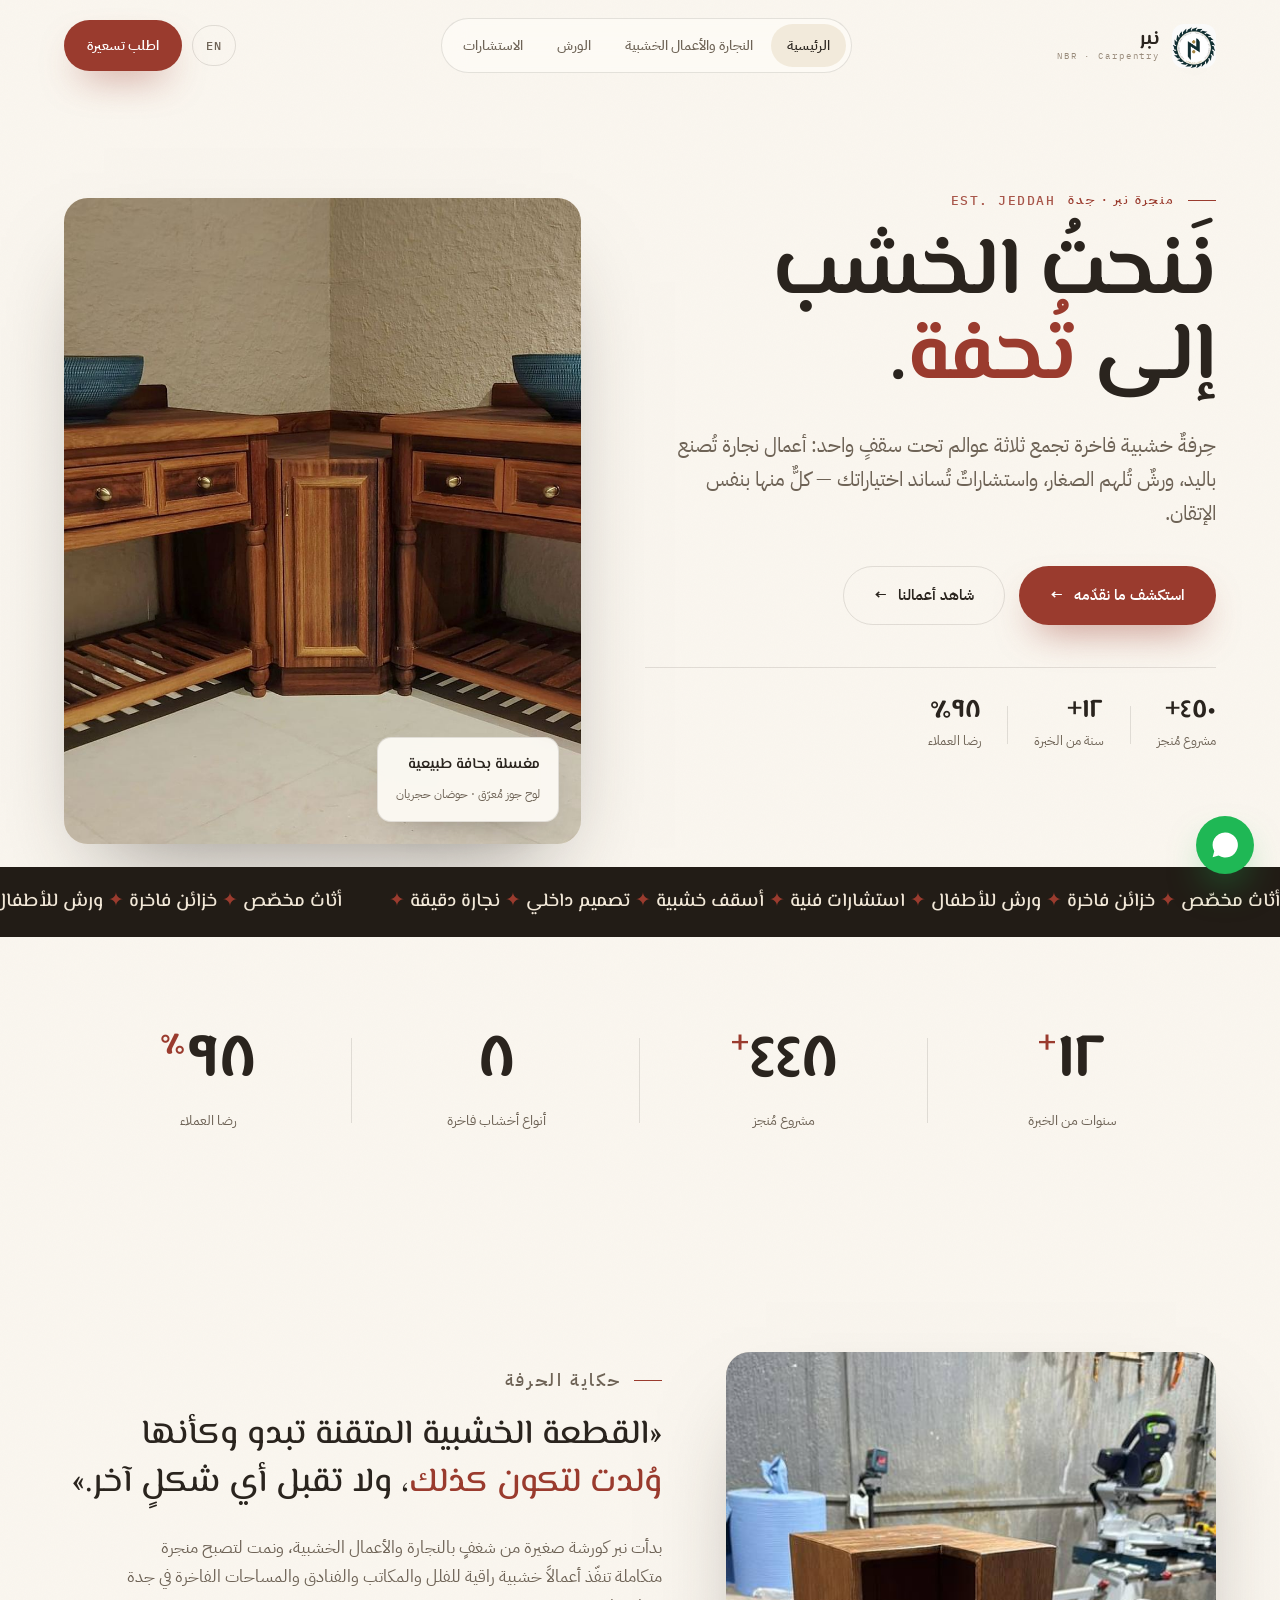
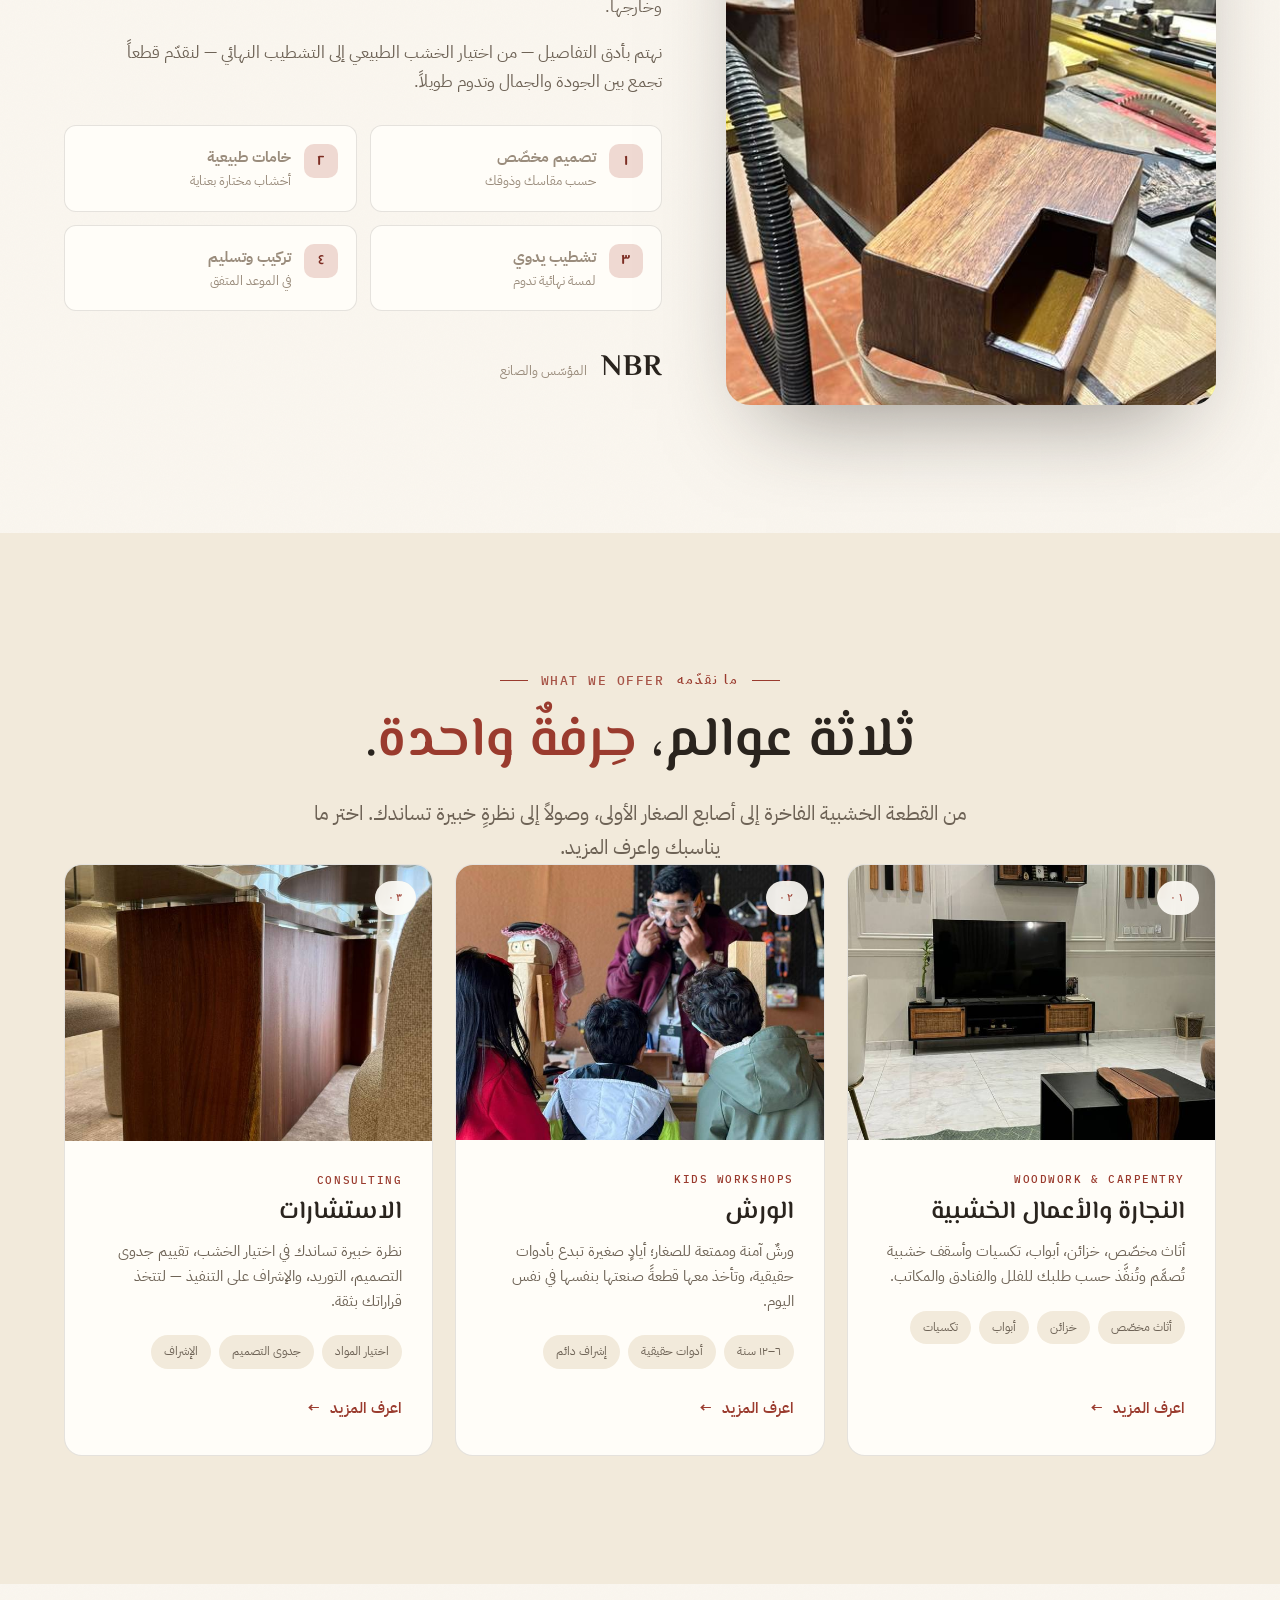
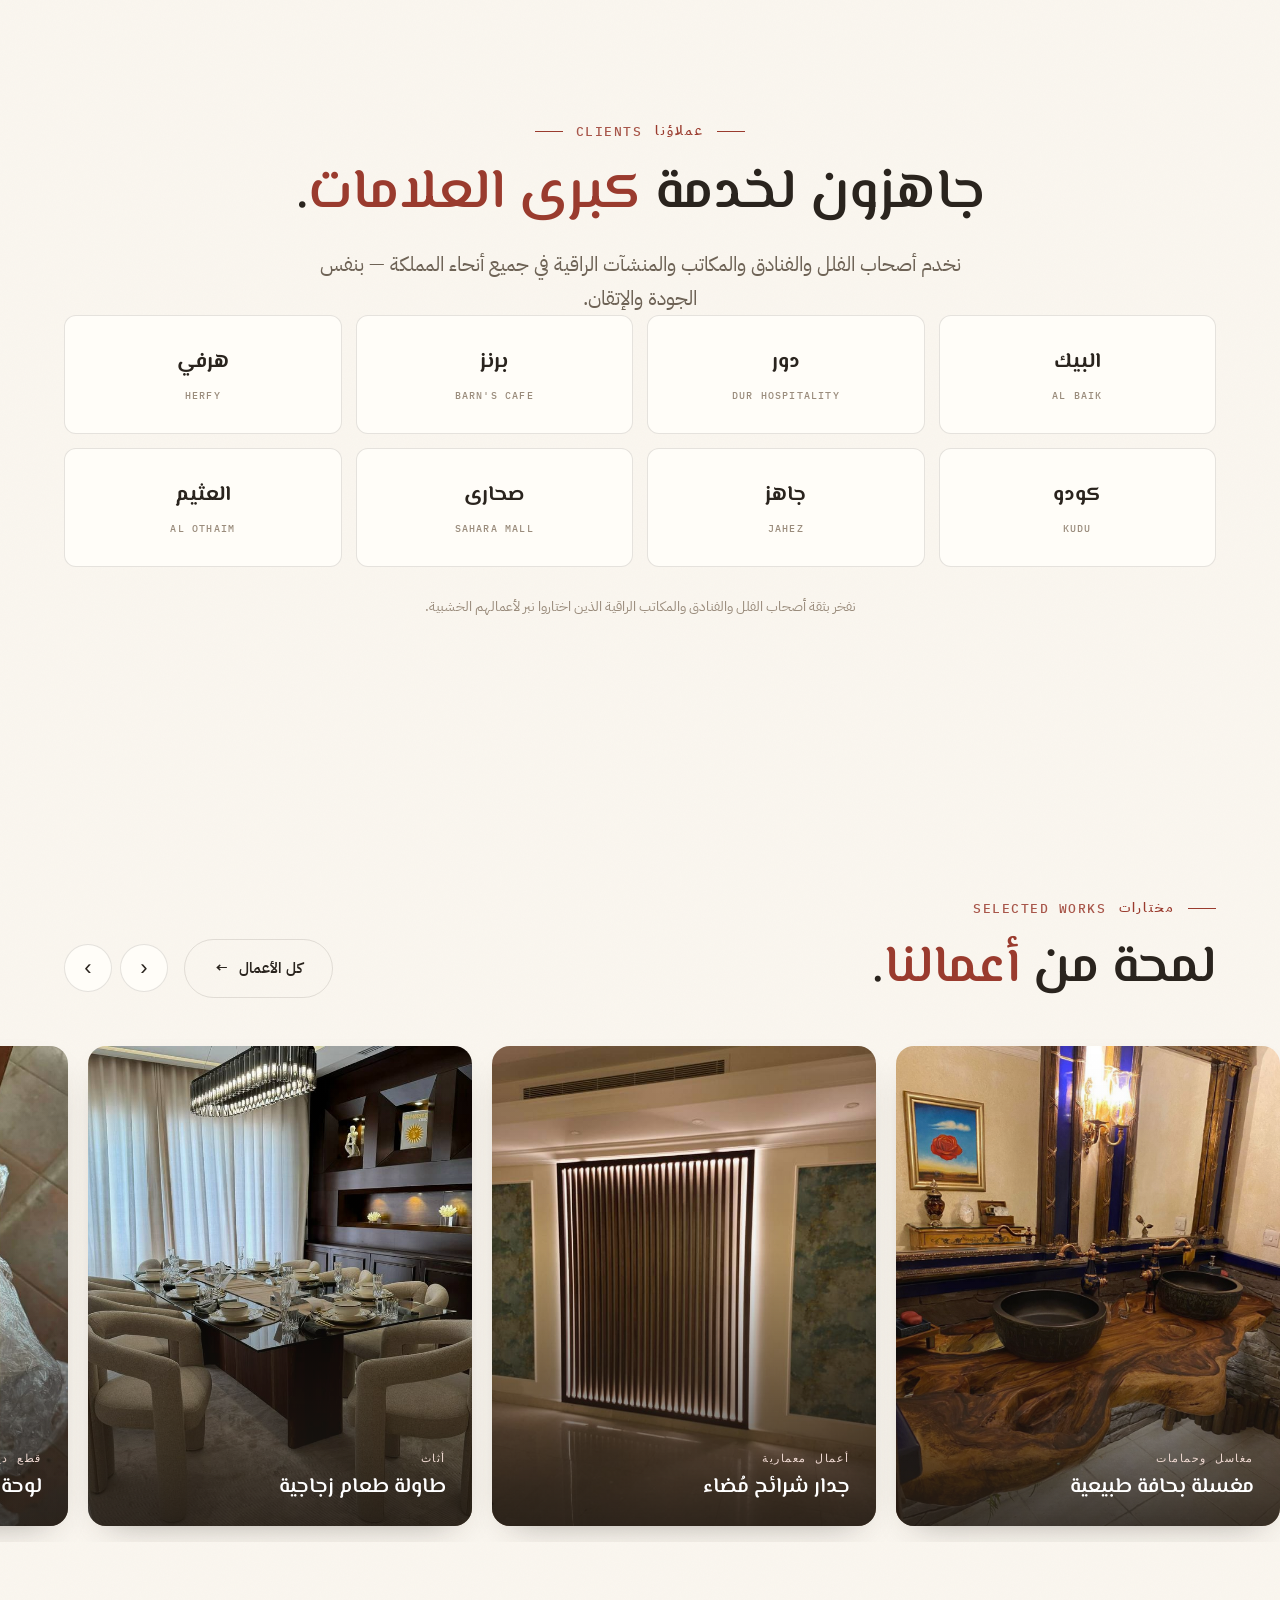
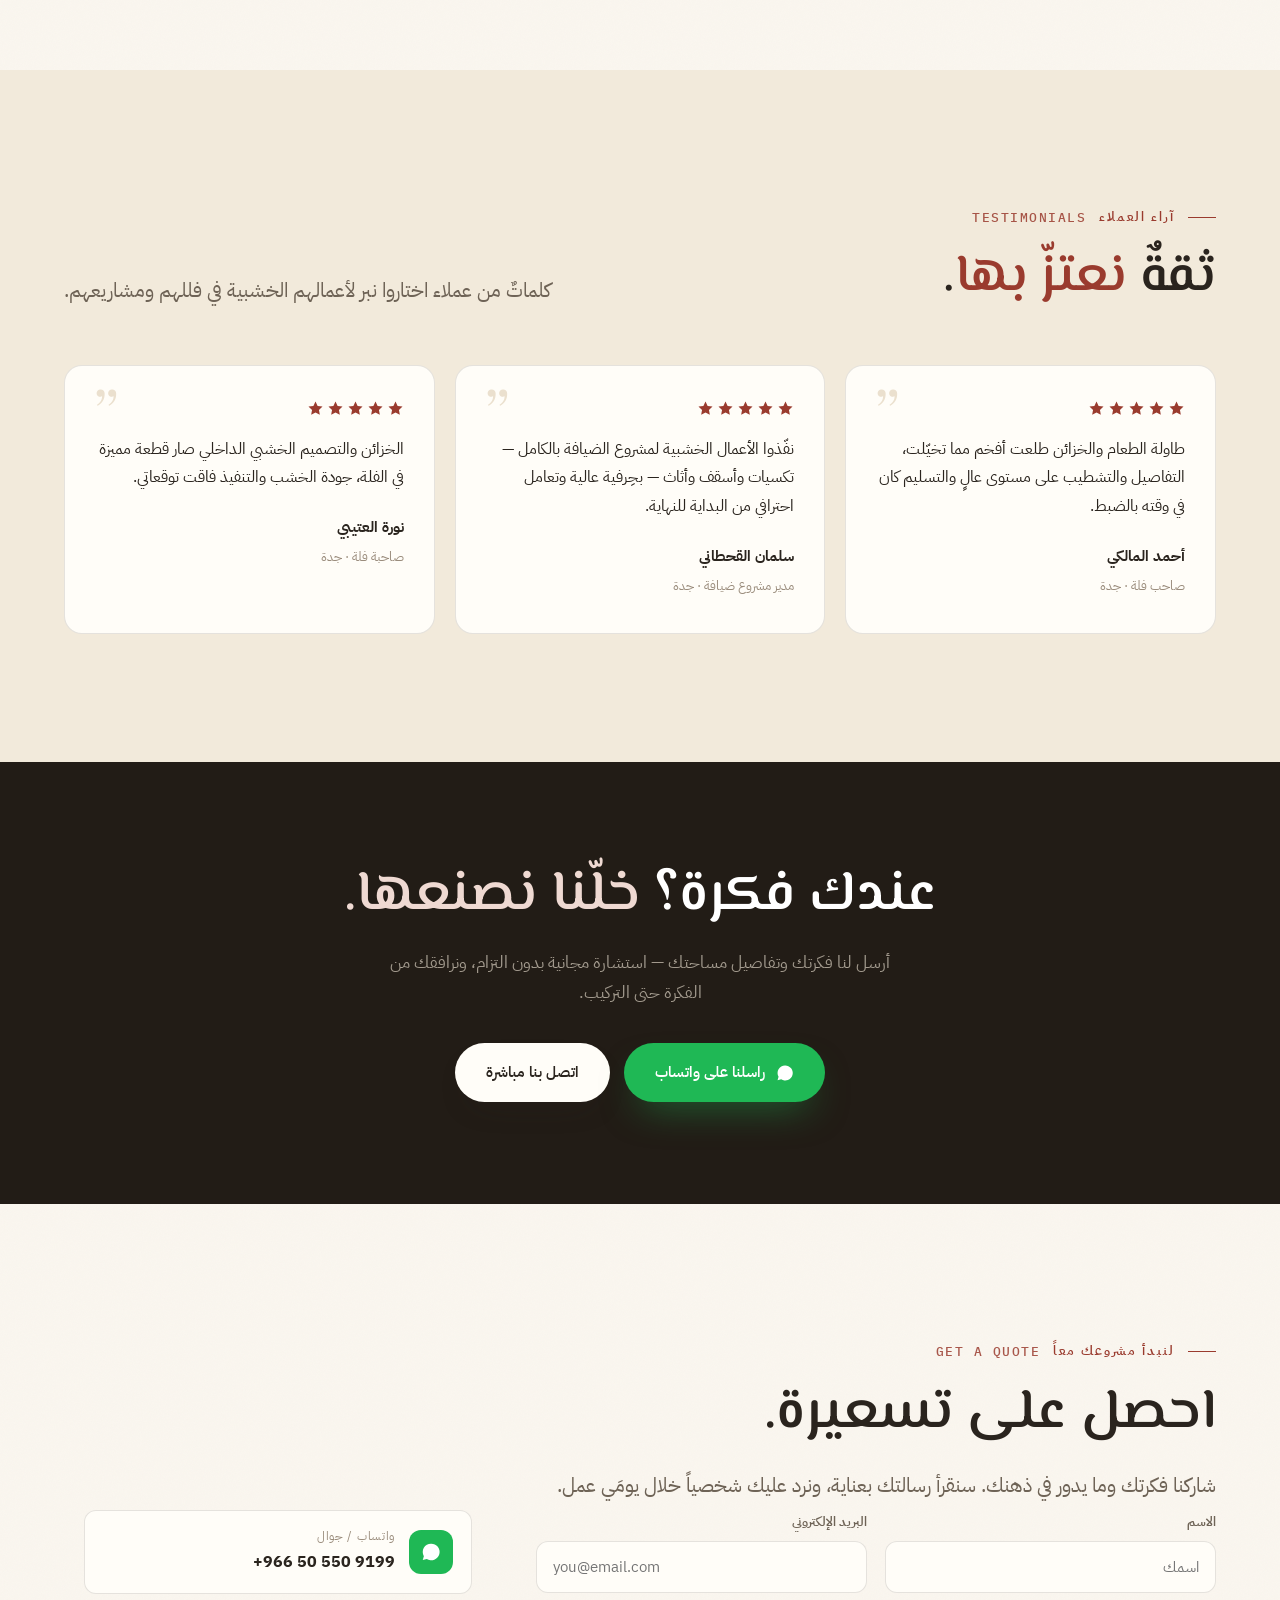
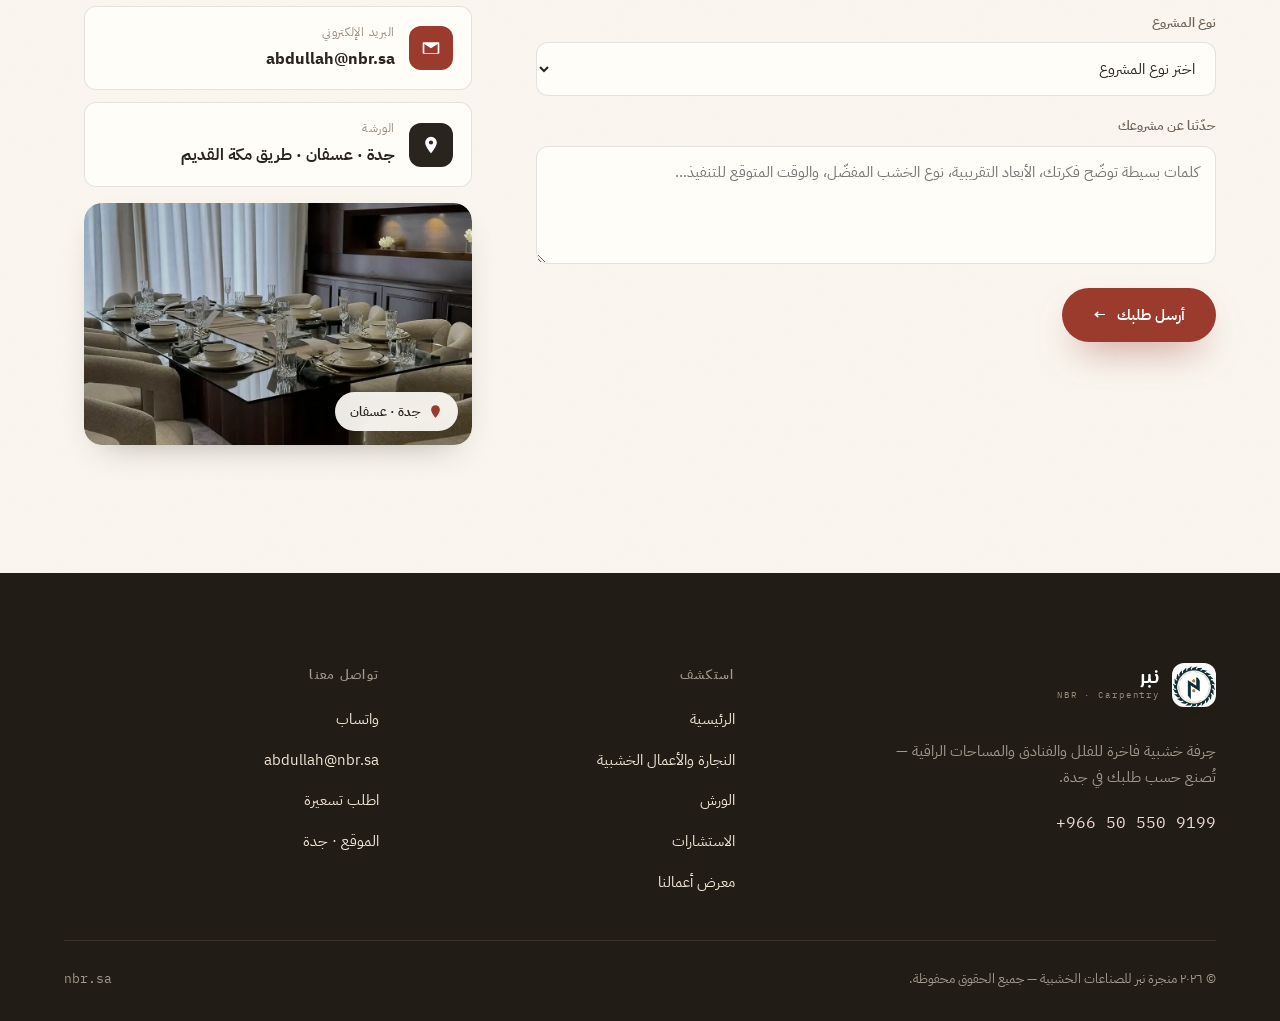
==== commit 358fba72: "CMS phase 1: decouple client-rendered content from app.js Foundation for the custom admin/CMS. Move " ====
--- a/index.html
+++ b/index.html
@@ -380,6 +380,7 @@
 
 <!-- TWEAKS PANEL -->
 <script src="/assets/image-slot.js"></script>
+<script src="/content/site.js"></script>
 <script src="/assets/app.js"></script>
 <template id="__bundler_thumbnail" data-bg-color="#FAF6EF">
   <svg viewBox="0 0 1200 800" xmlns="http://www.w3.org/2000/svg">
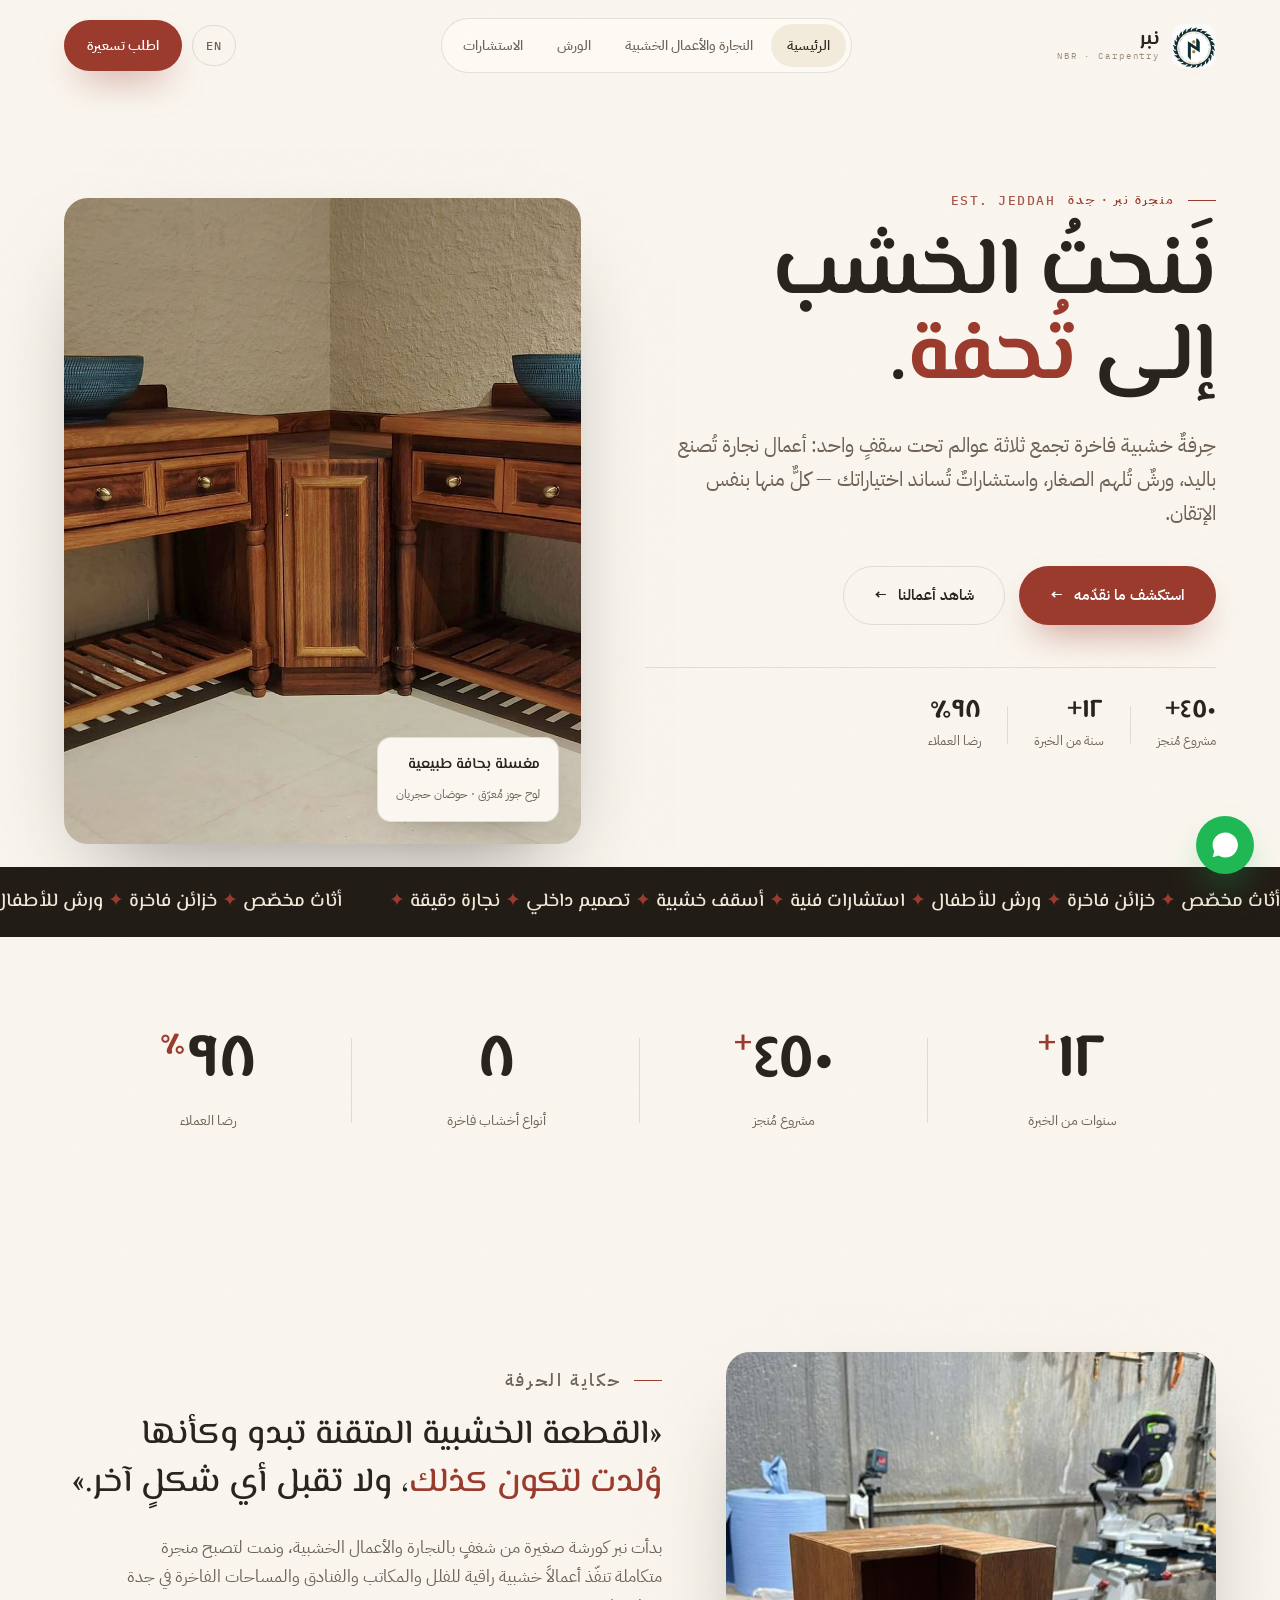
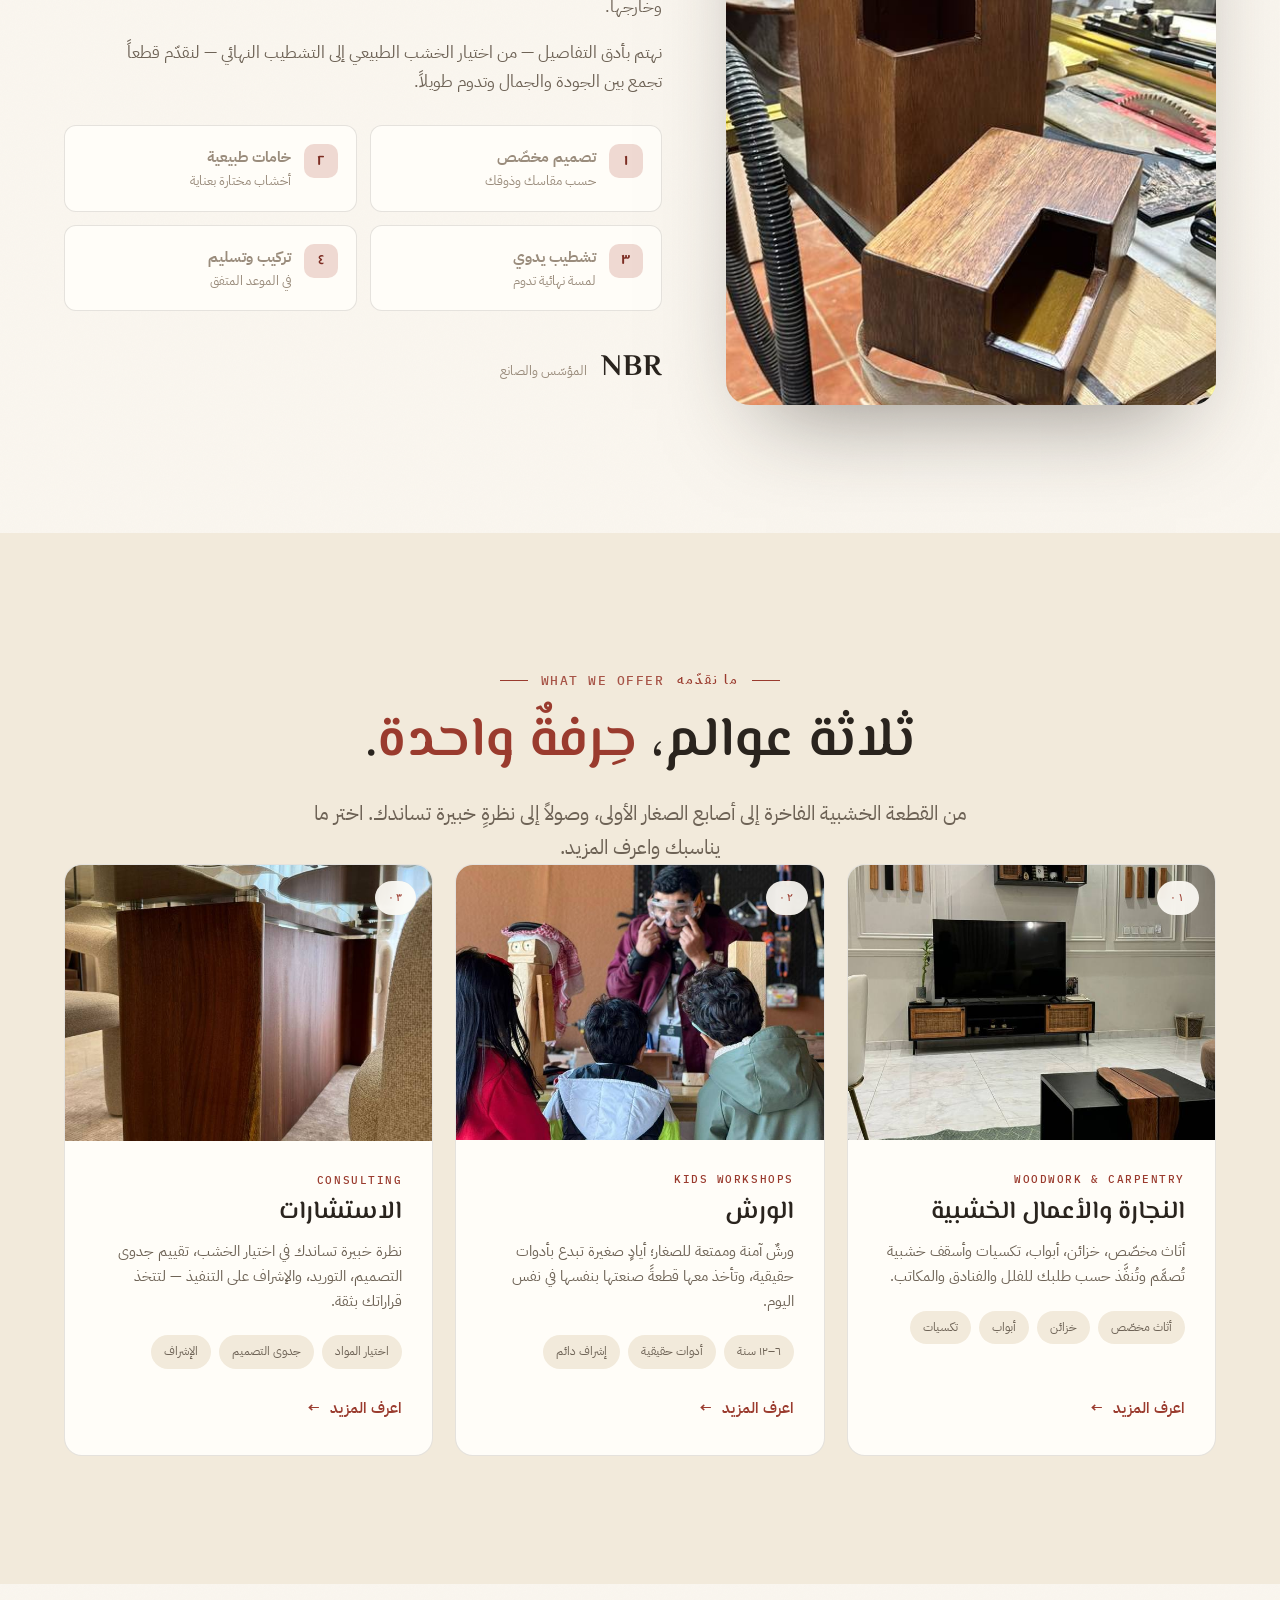
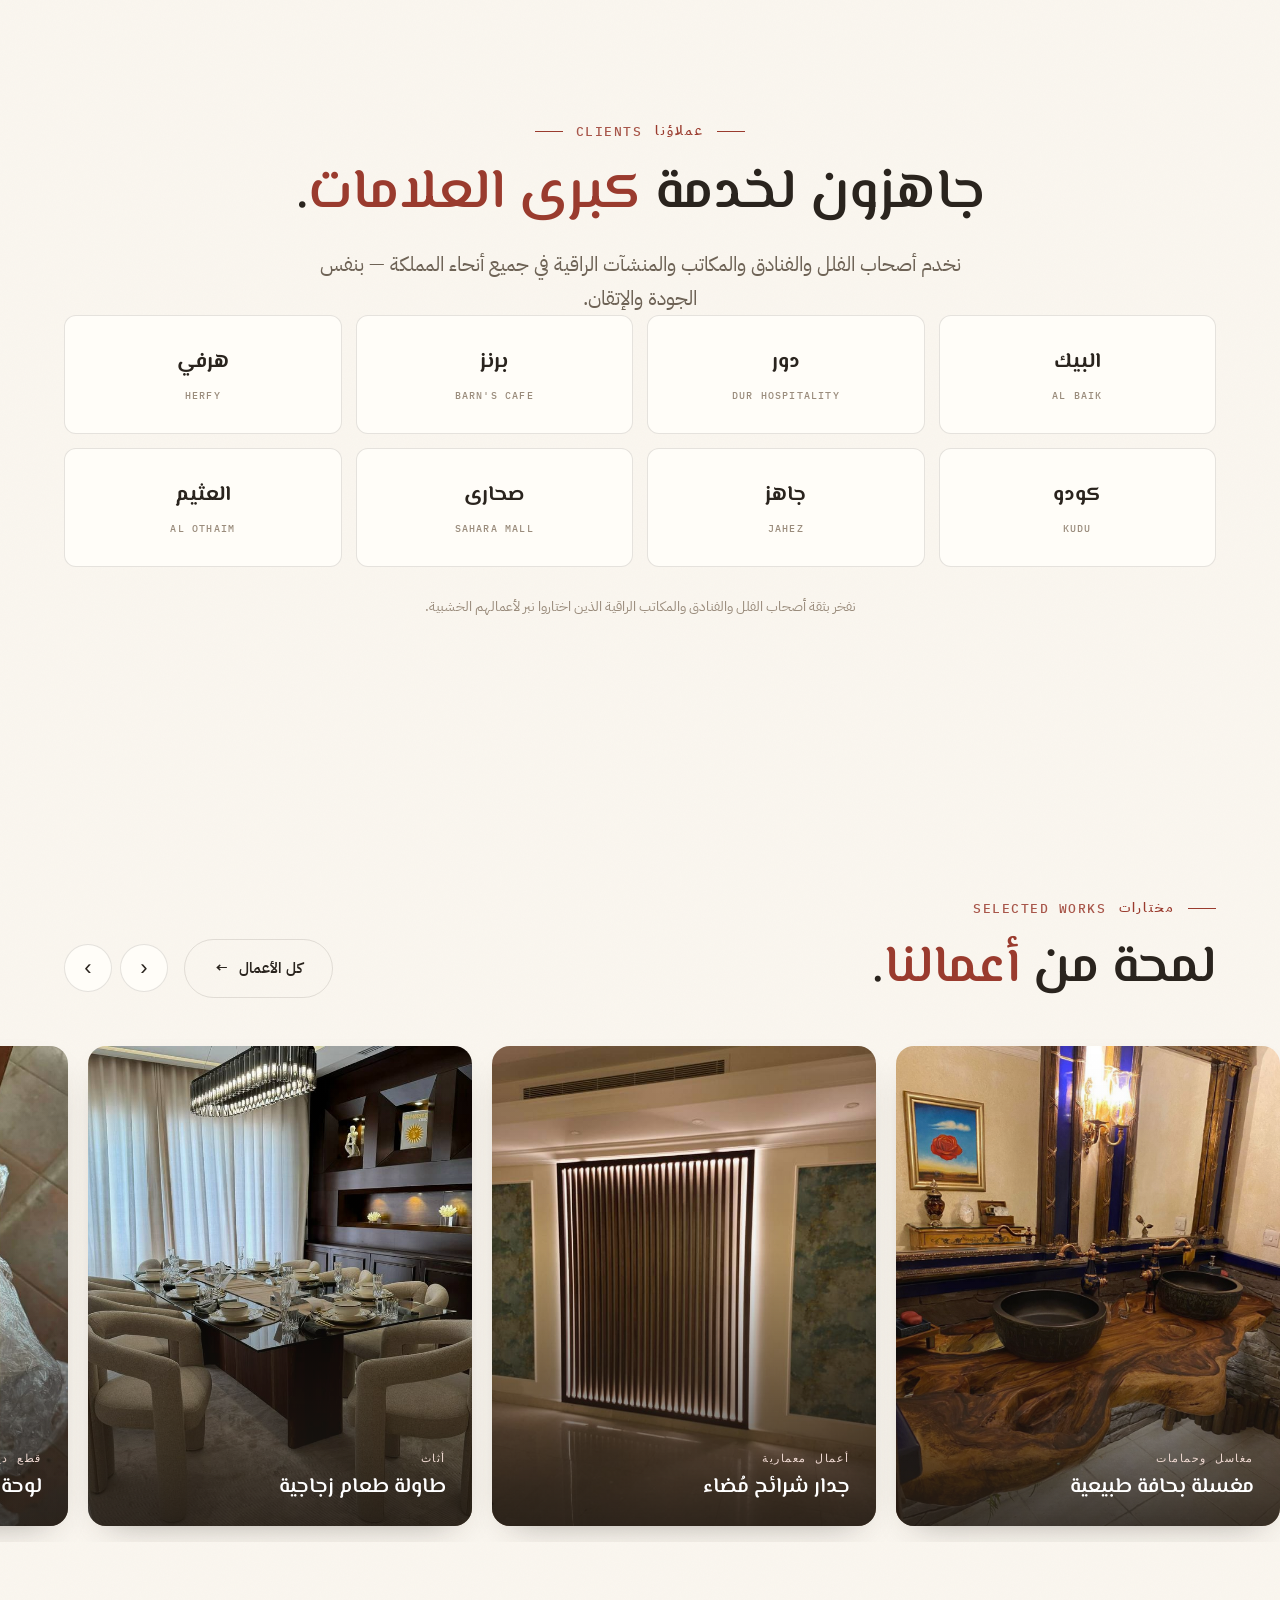
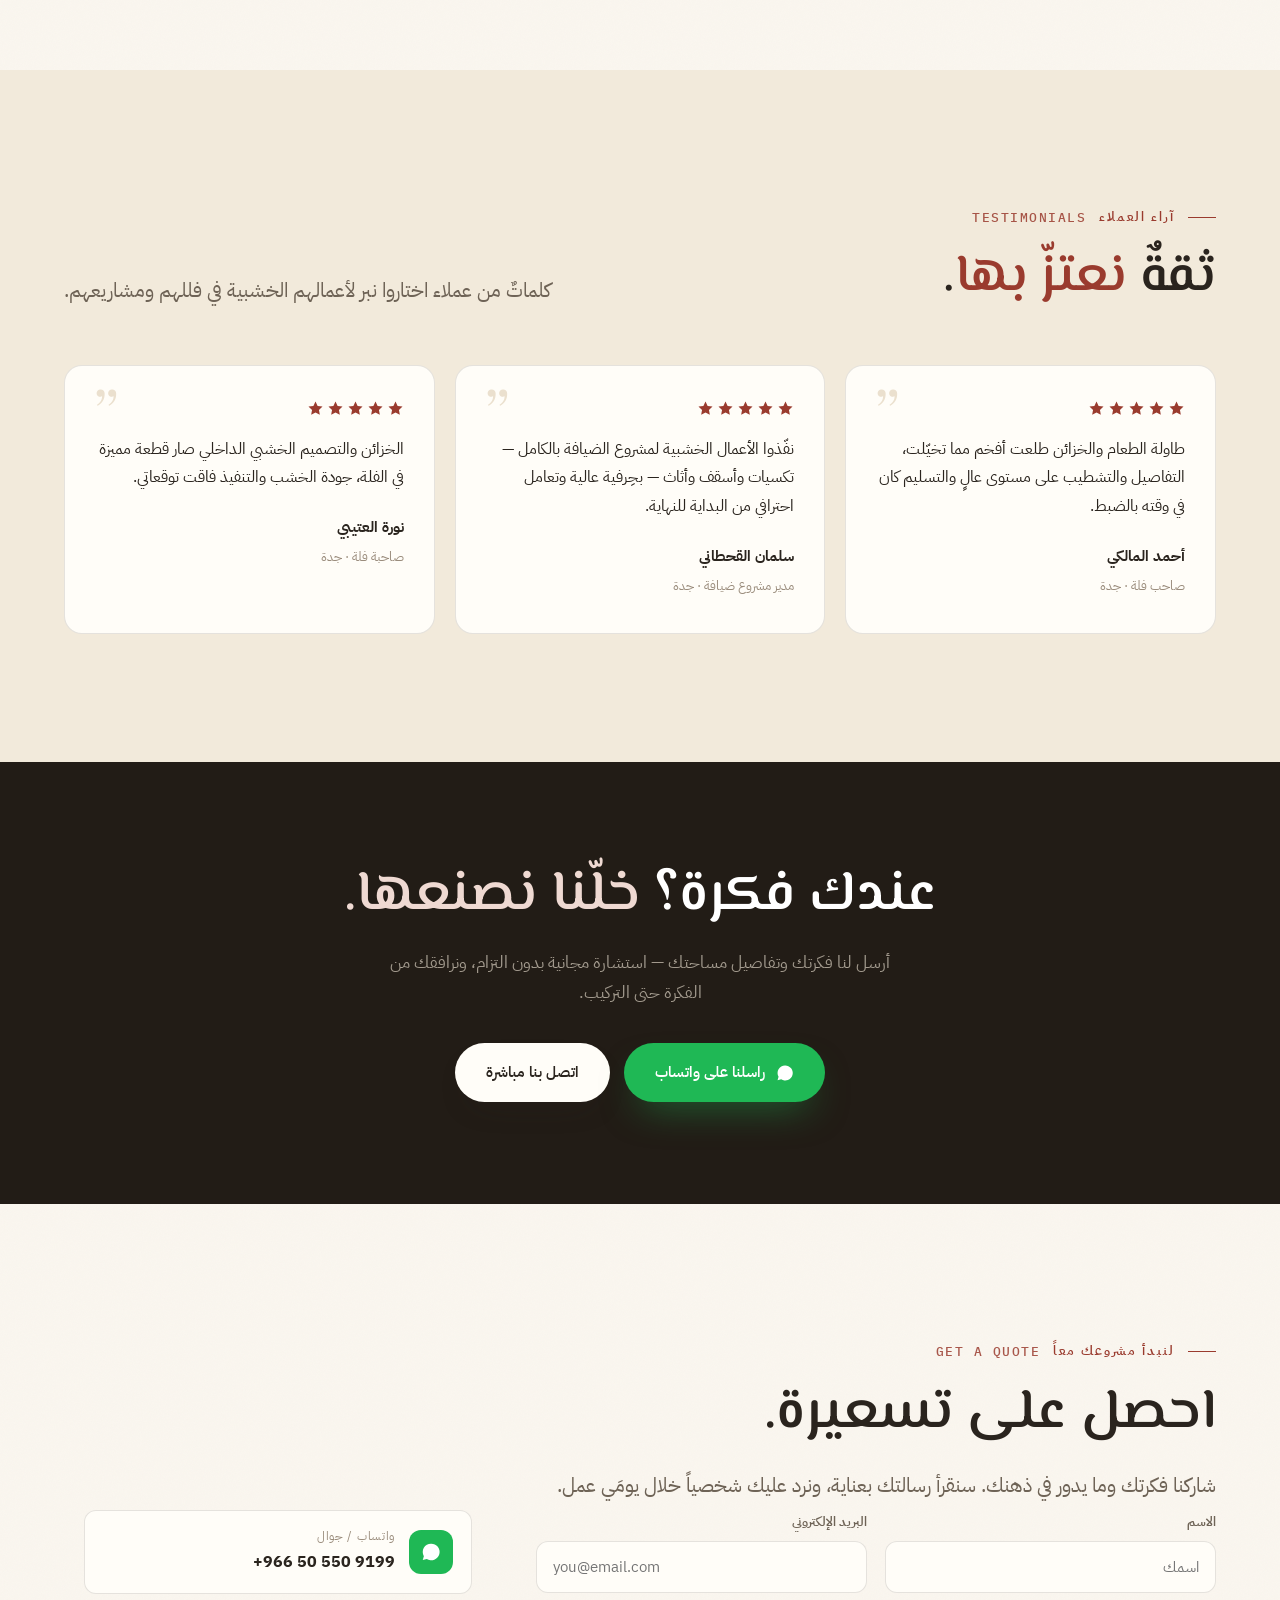
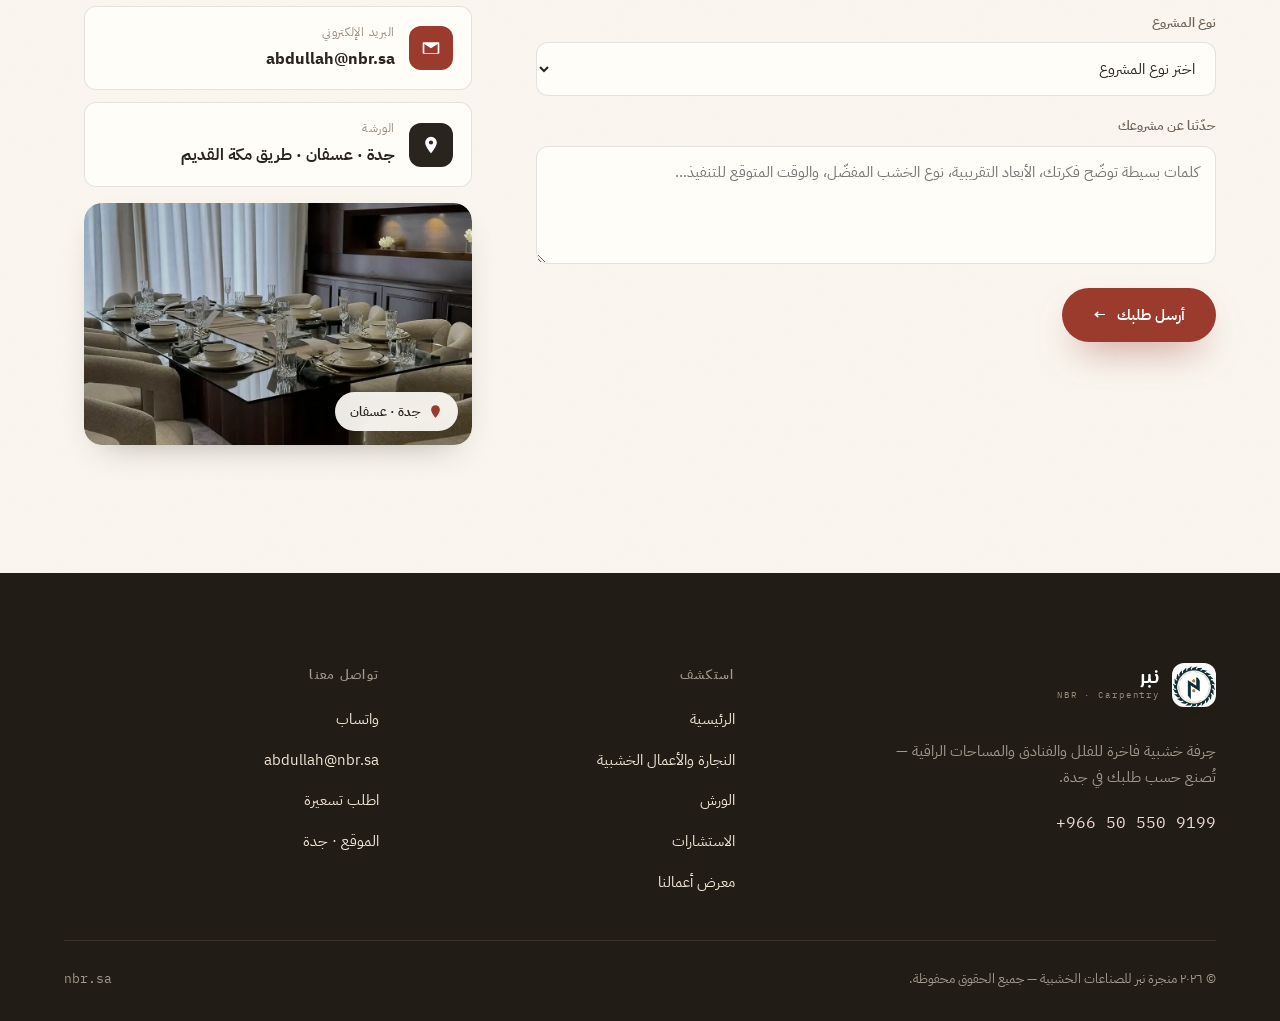
==== commit 3c59ccc8: "Merge PR #1: Production launch — NBR 4-page site Clean URLs, Formspree-wired contact form (placehold" ====
--- a/index.html
+++ b/index.html
@@ -380,7 +380,6 @@
 
 <!-- TWEAKS PANEL -->
 <script src="/assets/image-slot.js"></script>
-<script src="/content/site.js"></script>
 <script src="/assets/app.js"></script>
 <template id="__bundler_thumbnail" data-bg-color="#FAF6EF">
   <svg viewBox="0 0 1200 800" xmlns="http://www.w3.org/2000/svg">
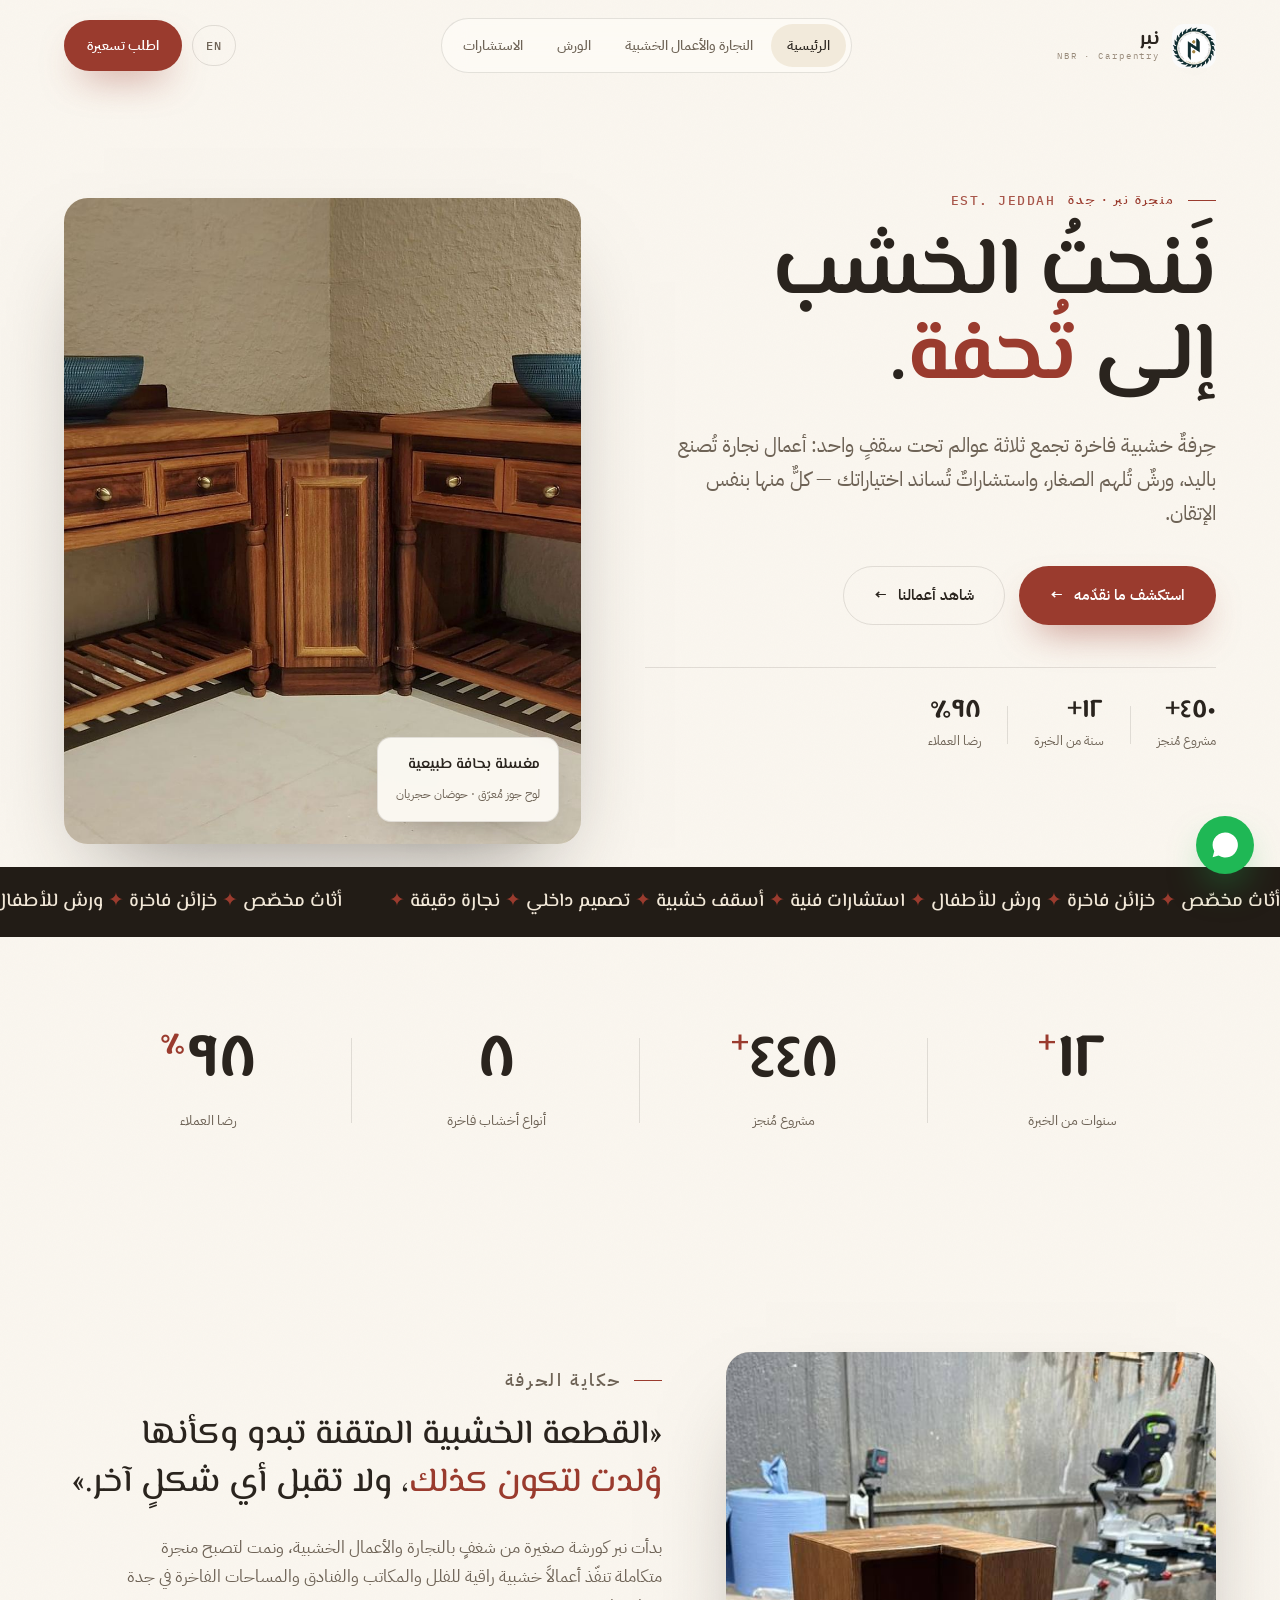
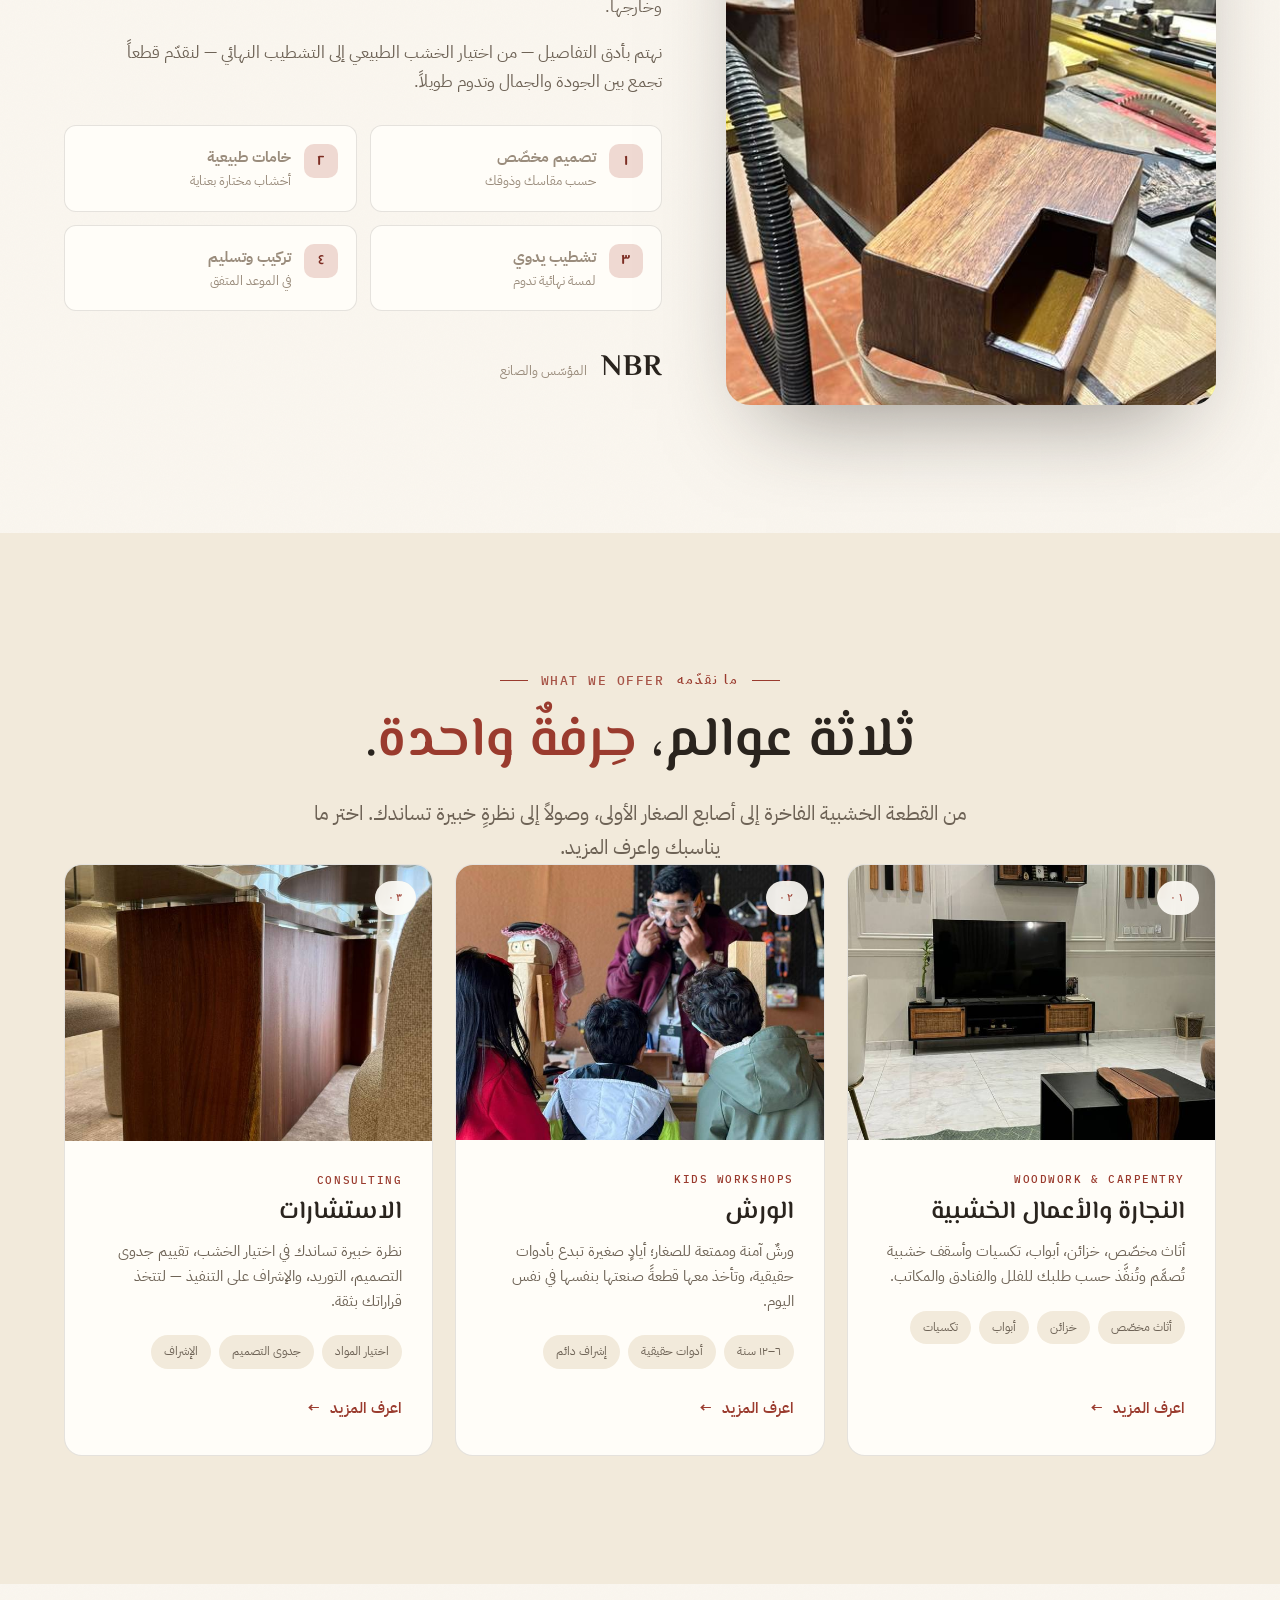
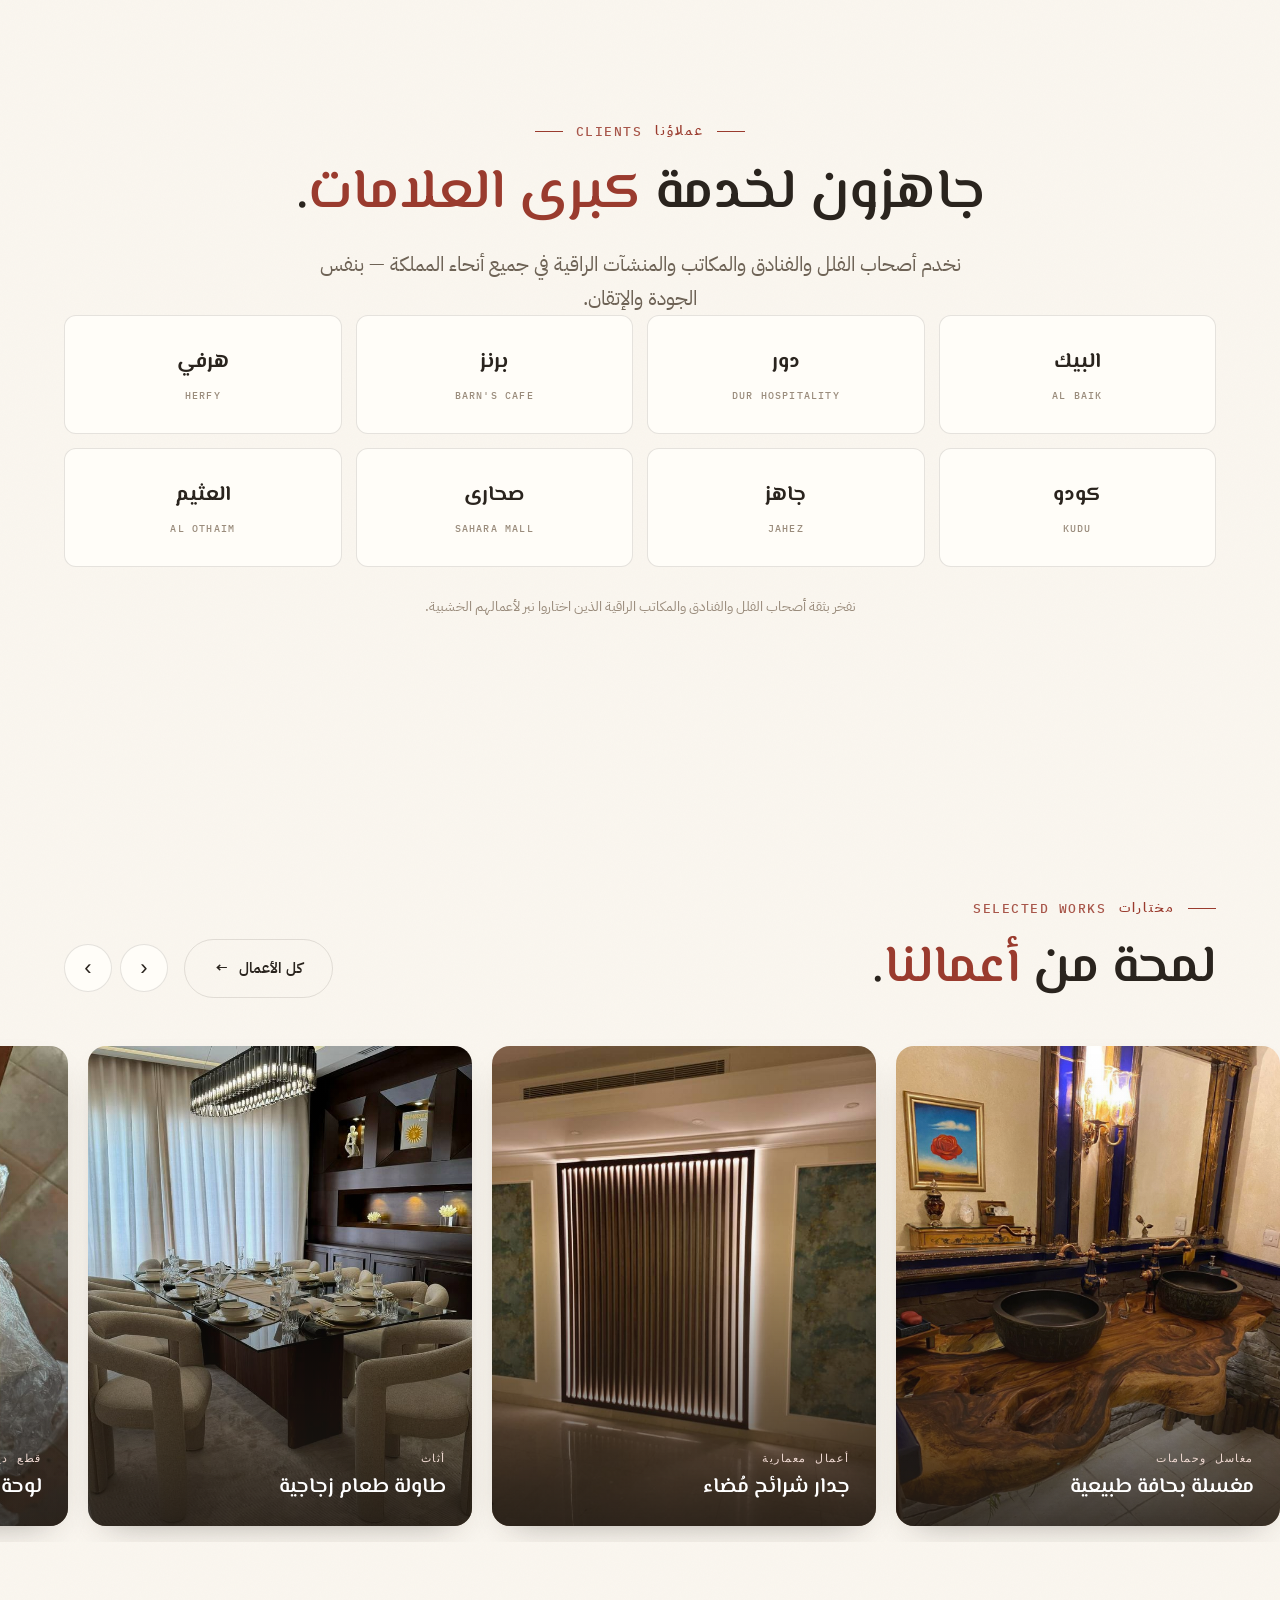
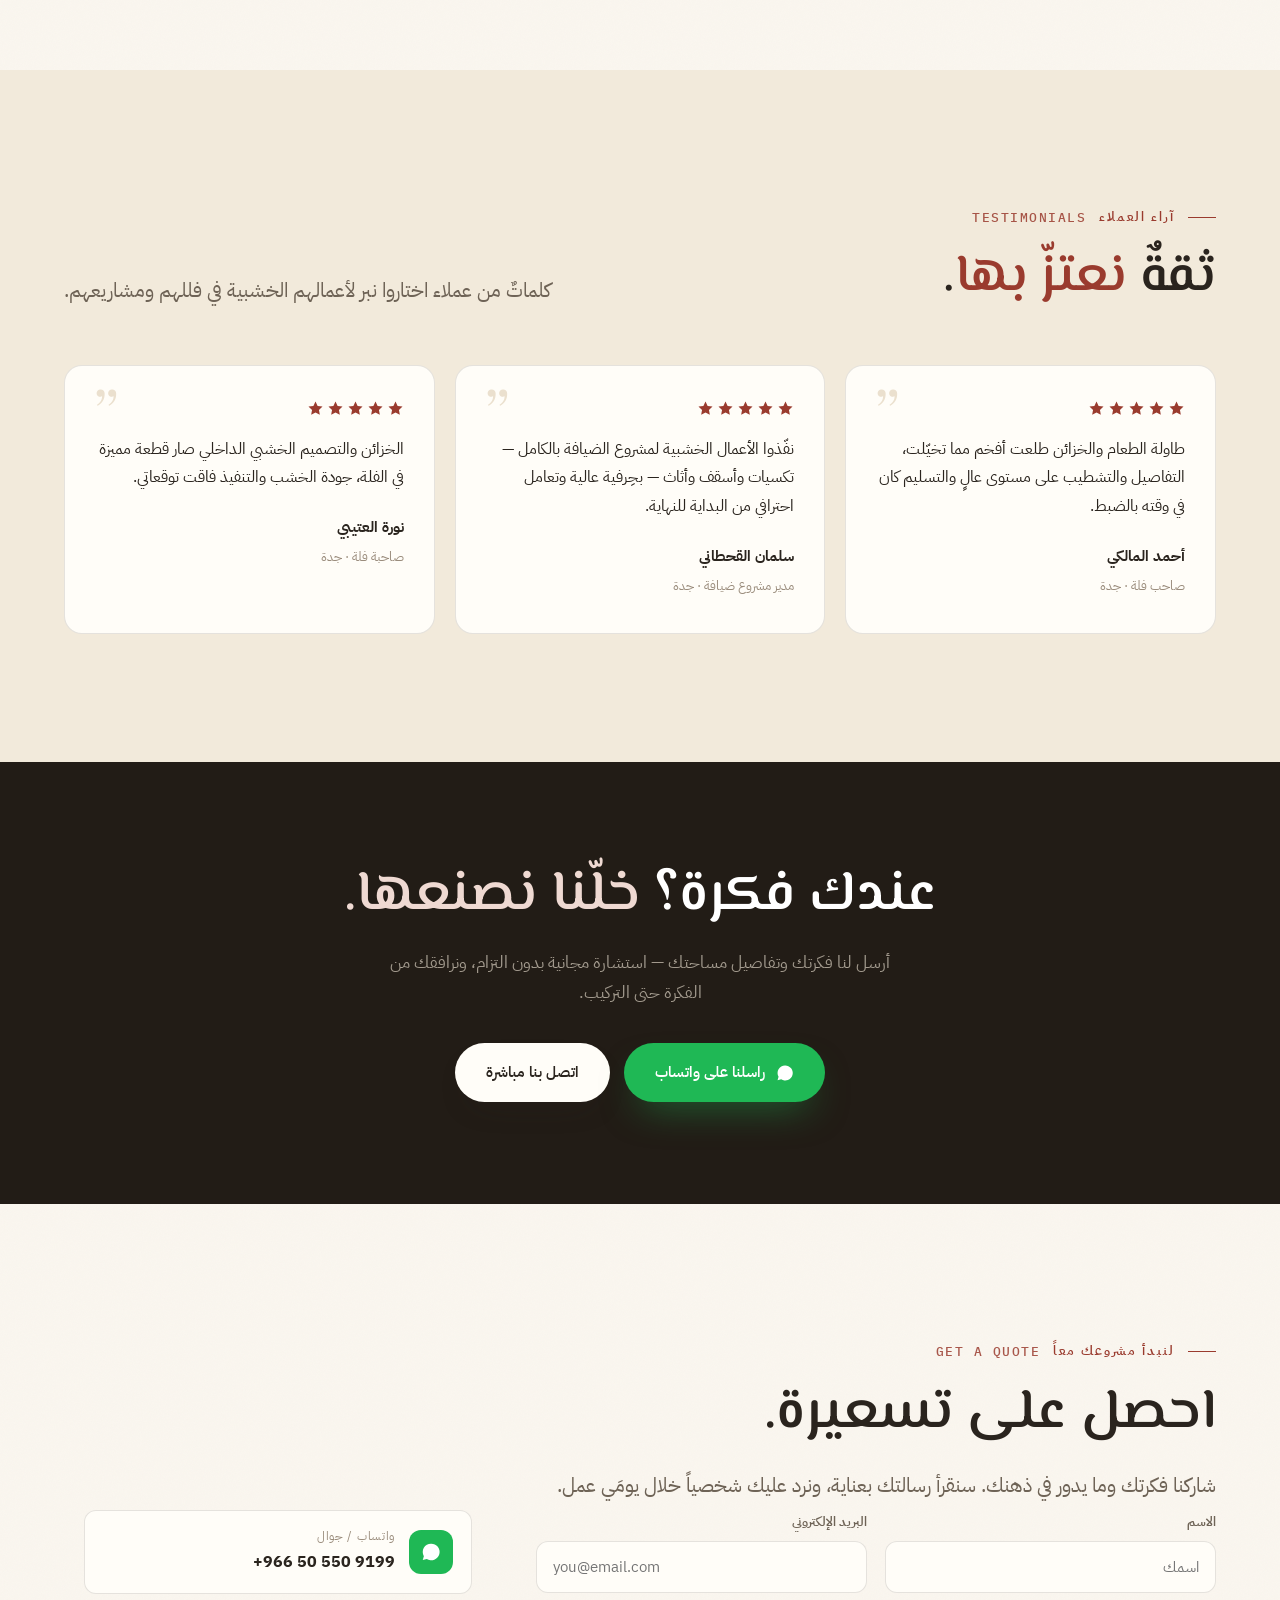
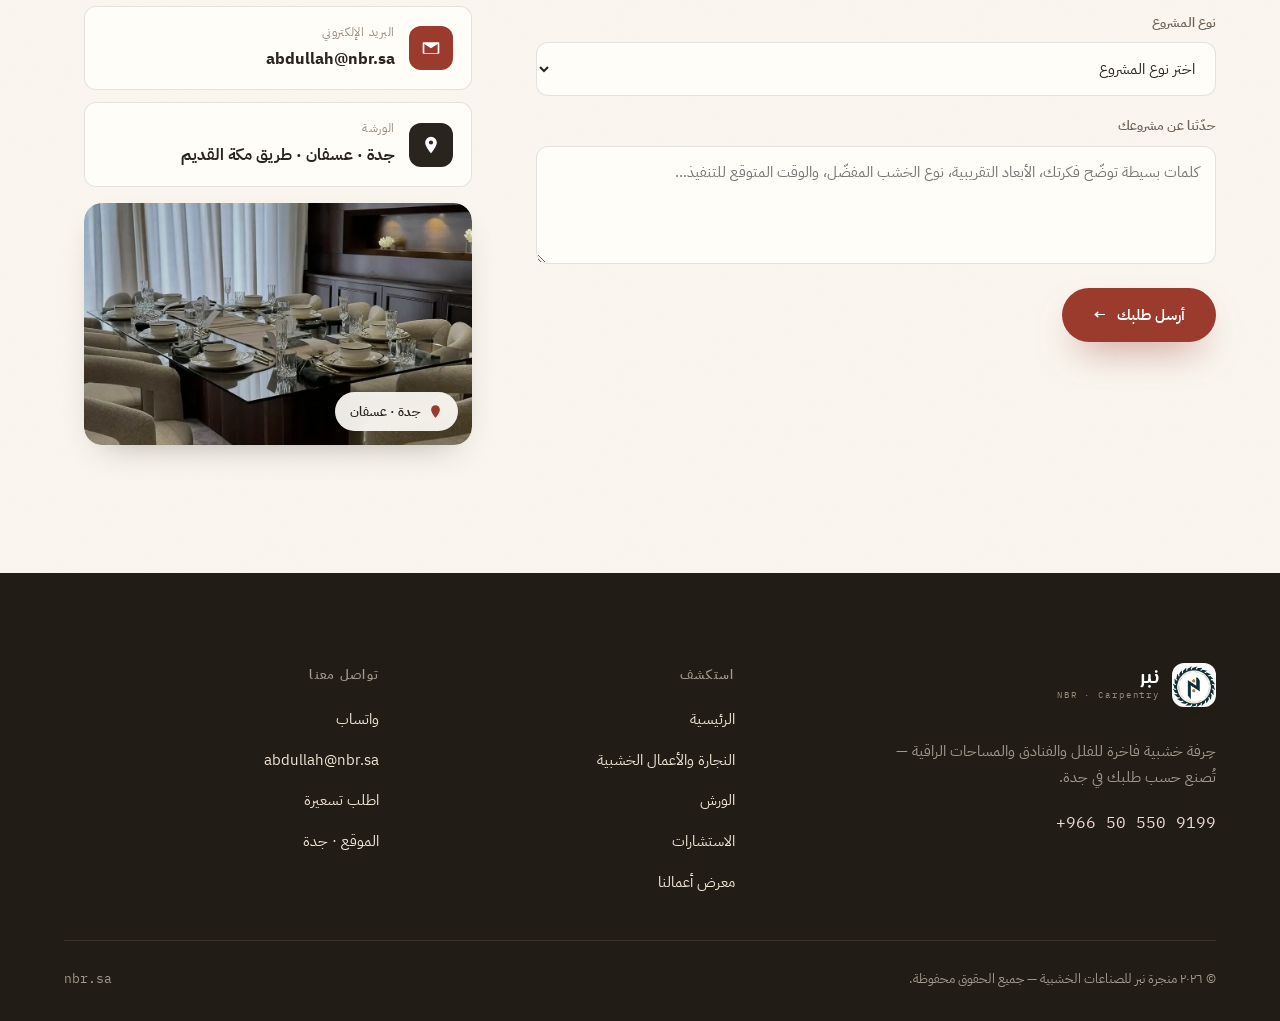
==== commit a54d952d: "Contact form: open WhatsApp with prefilled details on submit Replace the Formspree placeholder with " ====
--- a/index.html
+++ b/index.html
@@ -319,7 +319,7 @@
         </form>
         <div class="form-success" id="formSuccess">
           <h3>شكراً لك!</h3>
-          <p>استلمنا رسالتك بحب، وسنتواصل معك خلال يومَي عمل.</p>
+          <p>فتحنا لك محادثة واتساب بتفاصيل طلبك — أرسلها لنا وسنرد عليك خلال يومَي عمل.</p>
         </div>
       </div>
 
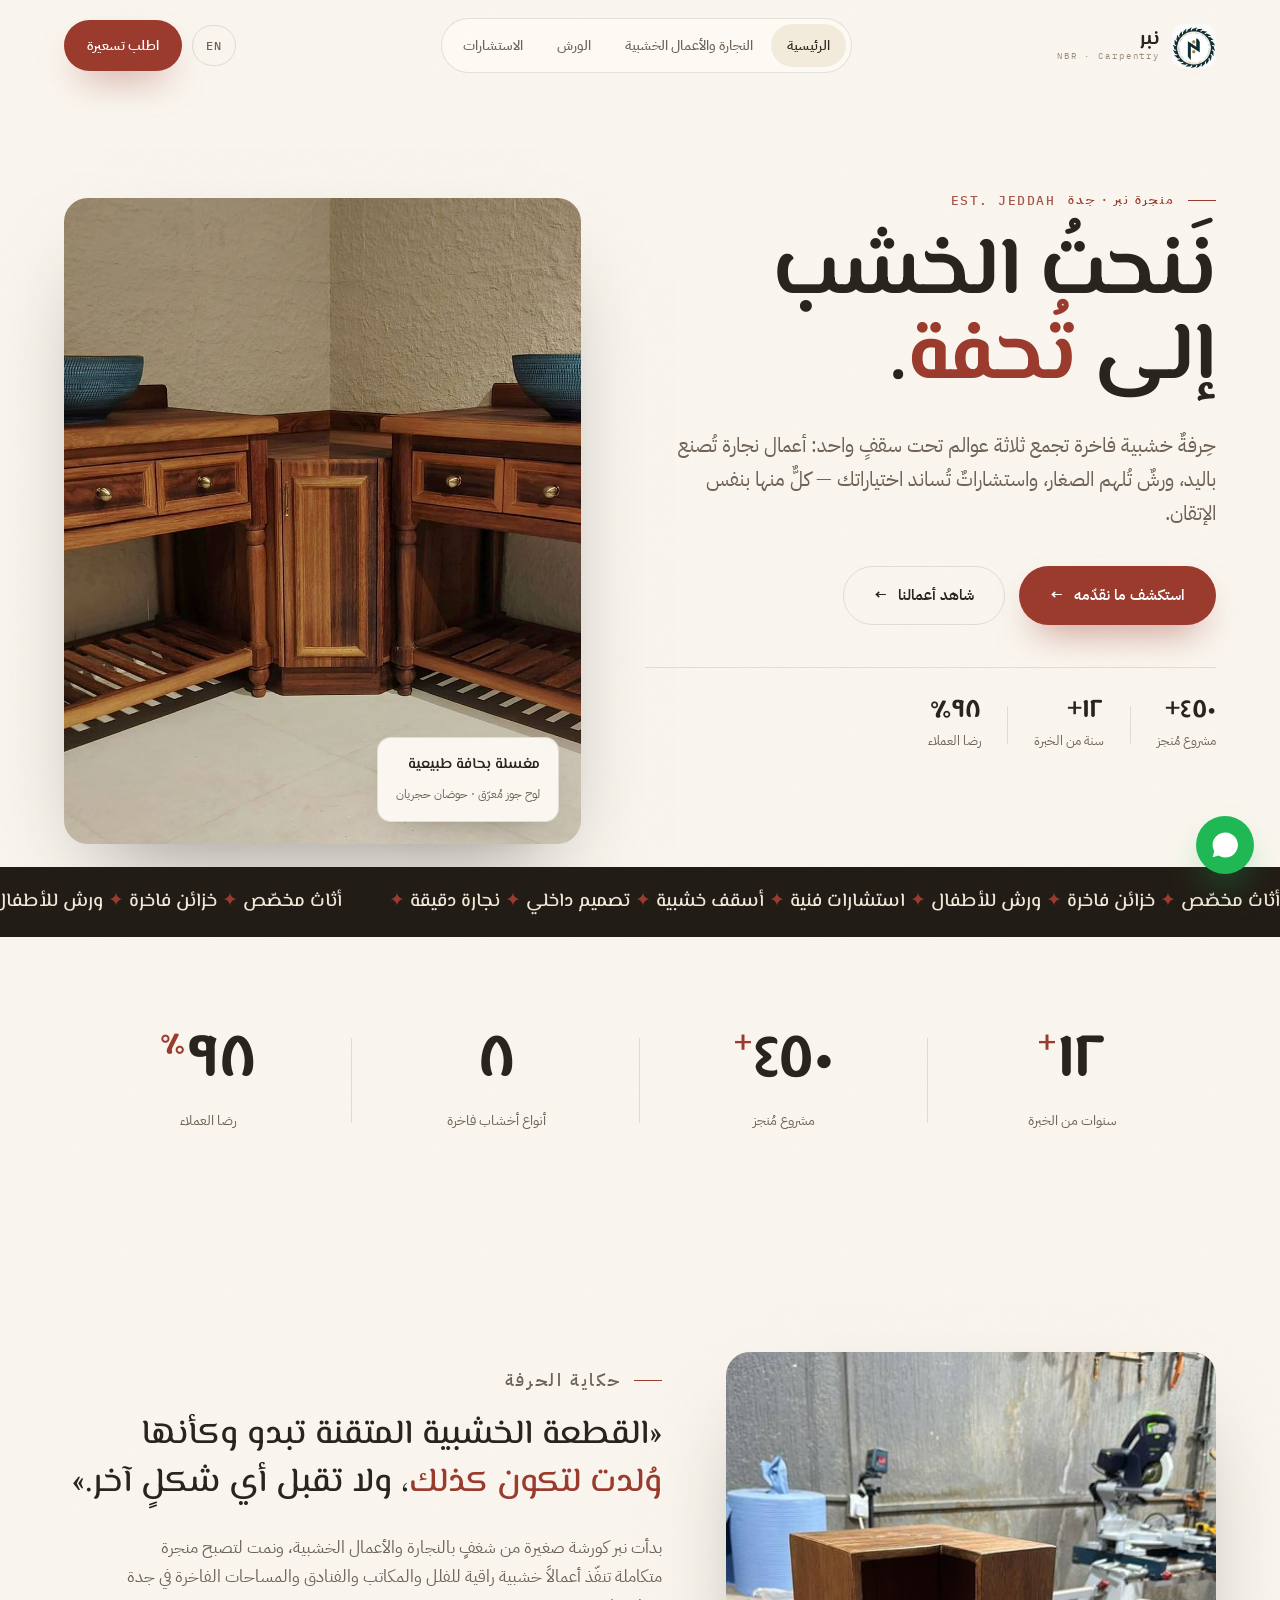
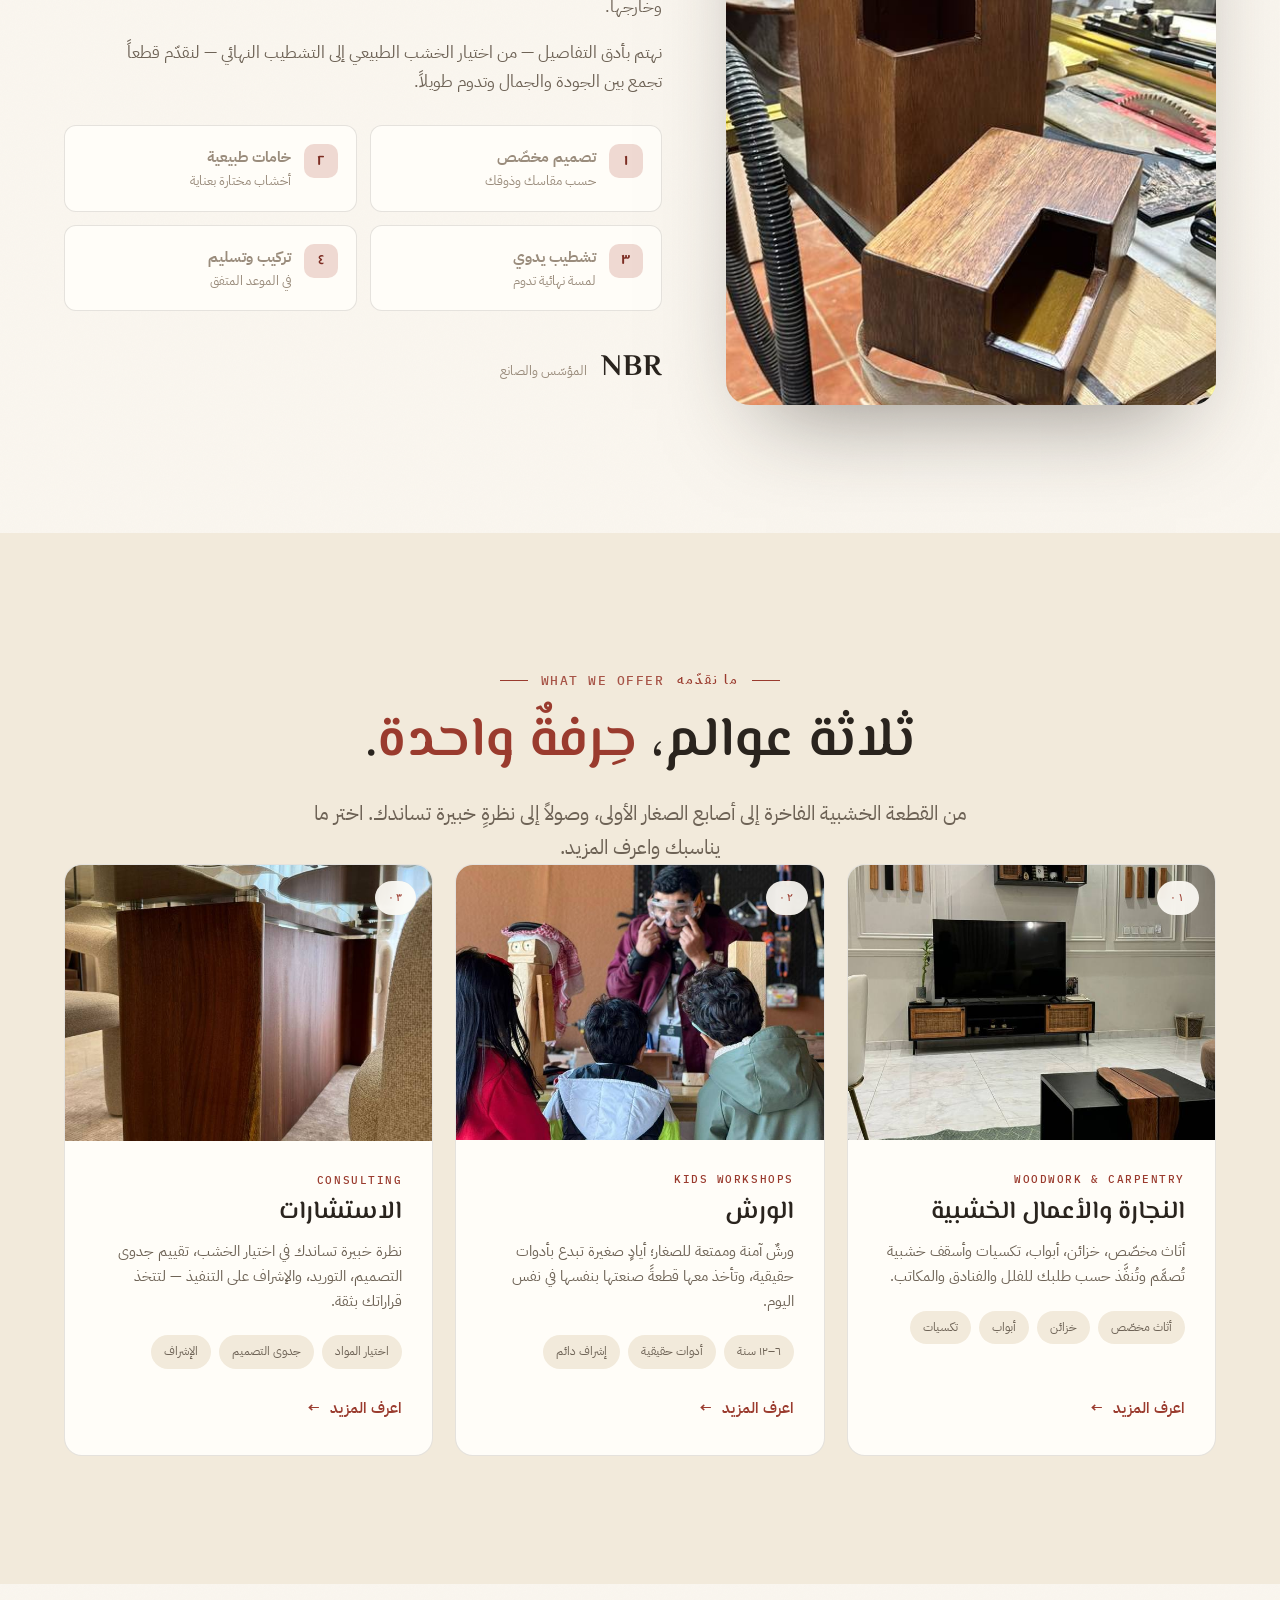
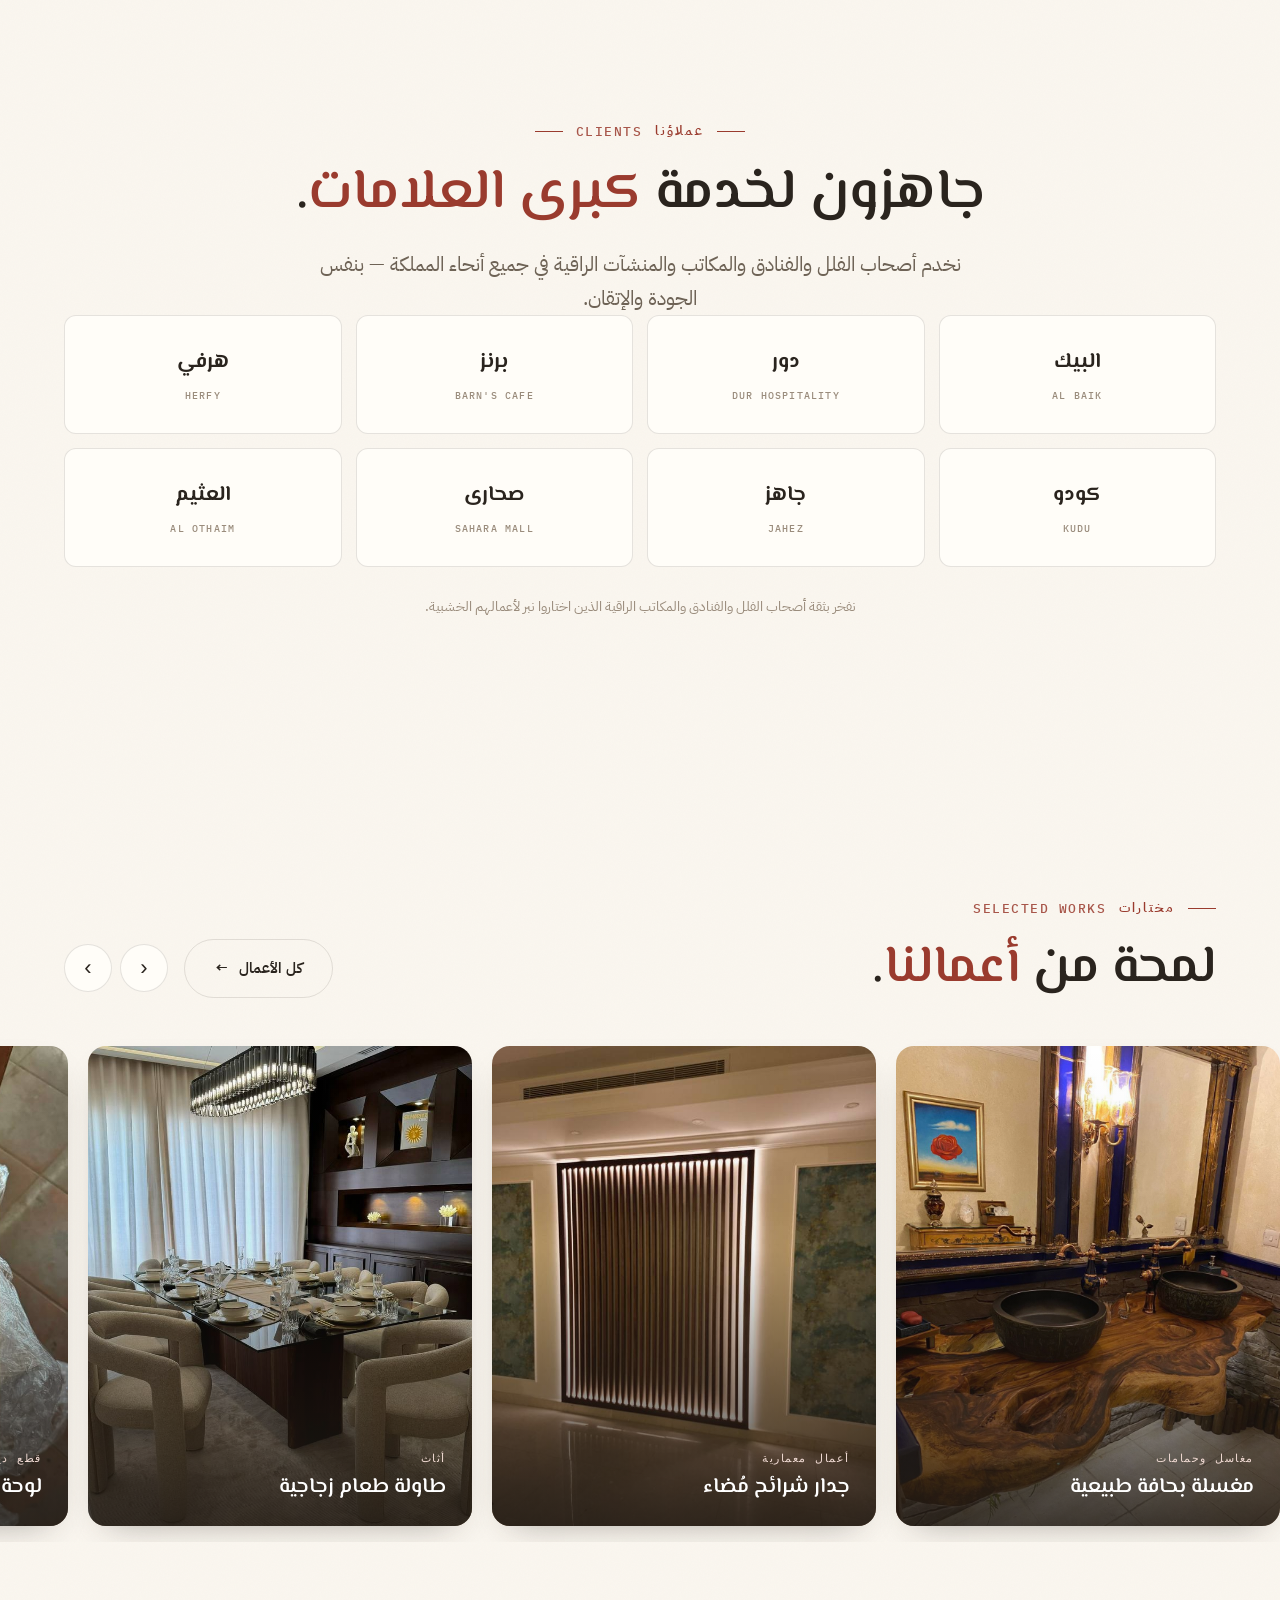
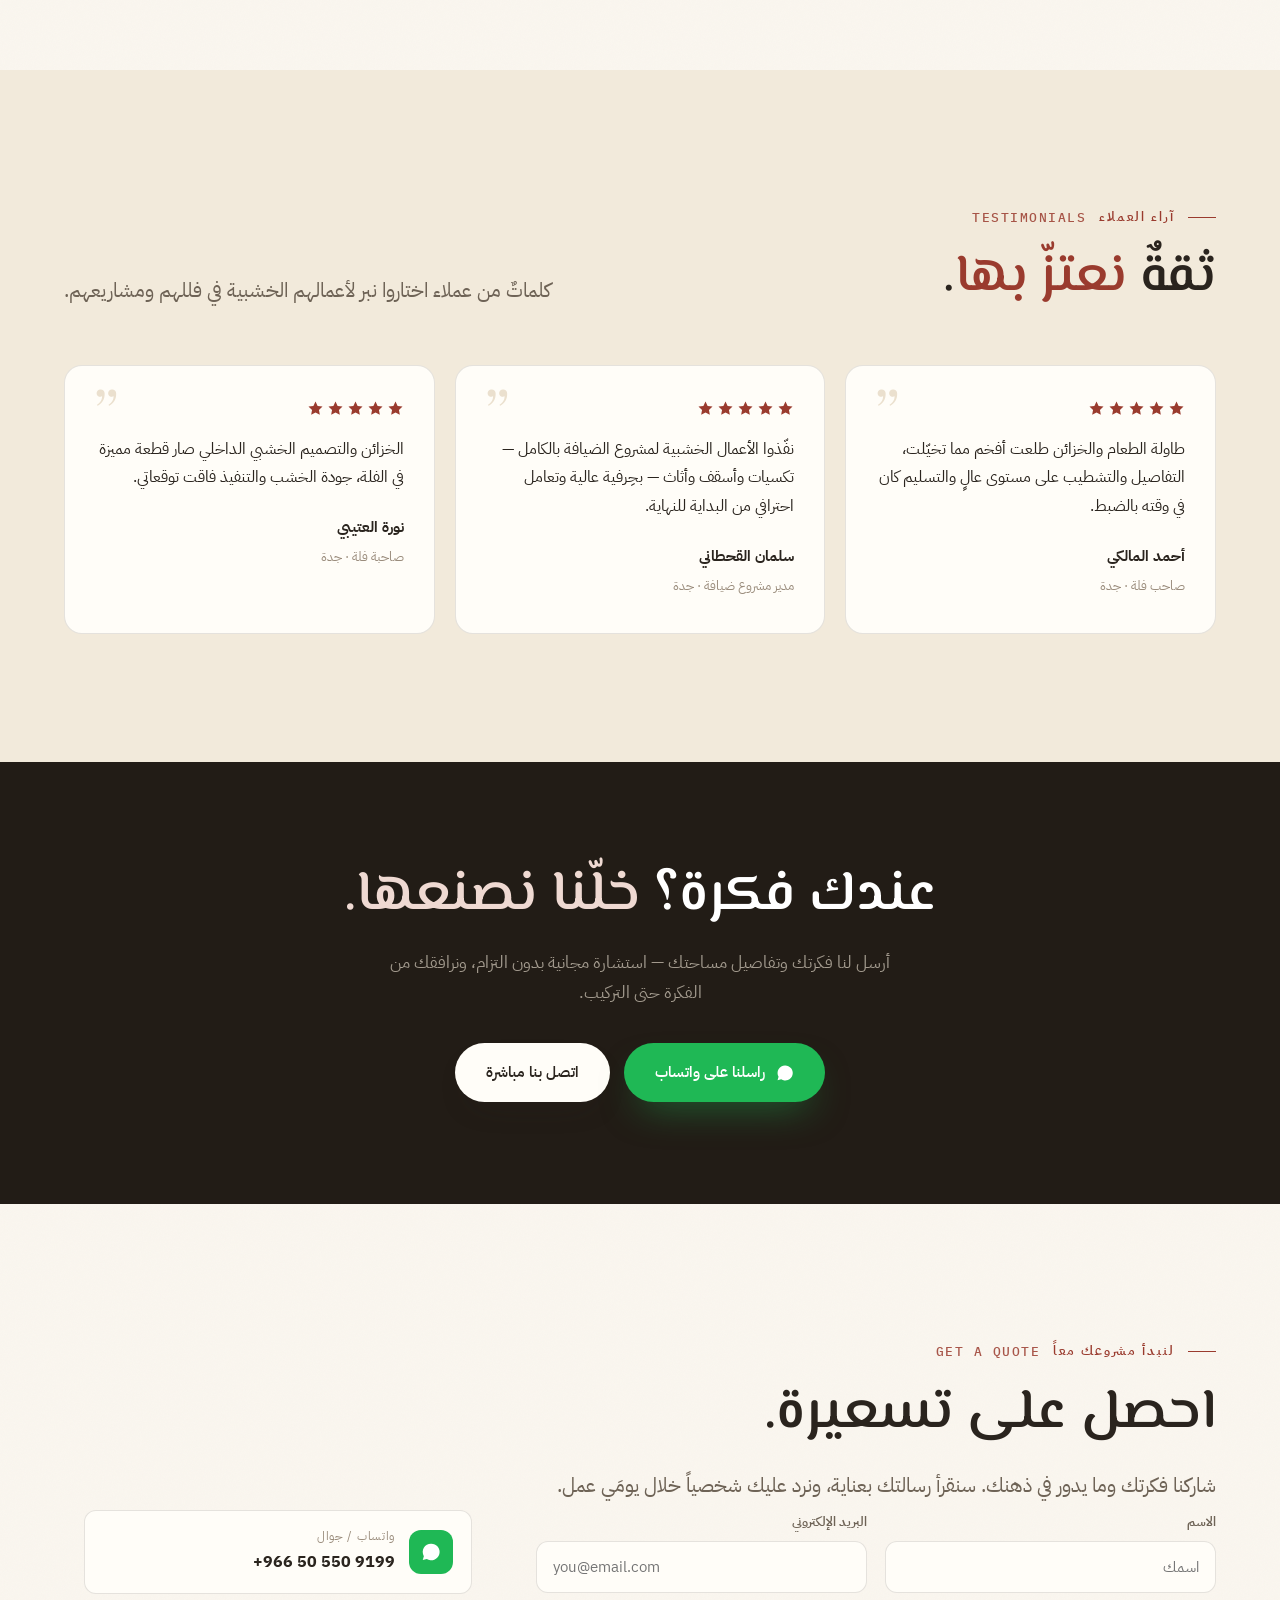
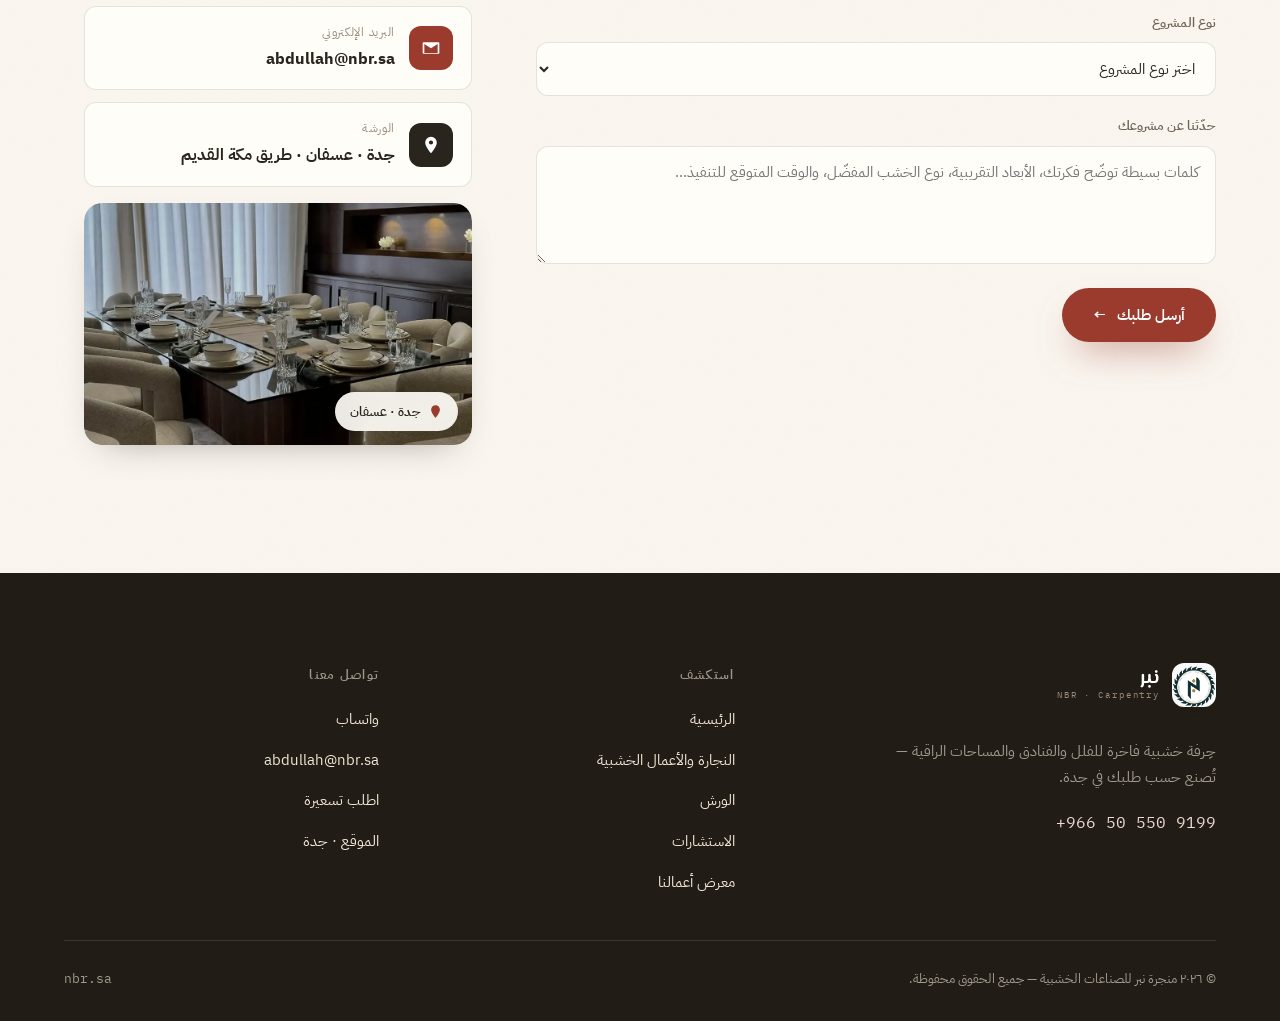
==== commit 963b55a7: "CMS: editable page text (admin "نصوص الصفحات") Make the main body paragraphs across all four pages e" ====
--- a/index.html
+++ b/index.html
@@ -73,7 +73,7 @@
       <div class="hero-copy reveal">
         <p class="eyebrow">منجرة نبر · جدة <span class="en">EST. JEDDAH</span></p>
         <h1>نَنحتُ الخشب إلى <span class="ac">تُحفة</span>.</h1>
-        <p class="lede">حِرفةٌ خشبية فاخرة تجمع ثلاثة عوالم تحت سقفٍ واحد: أعمال نجارة تُصنع باليد، ورشٌ تُلهم الصغار، واستشاراتٌ تُساند اختياراتك — كلٌّ منها بنفس الإتقان.</p>
+        <p class="lede" data-cms="home-lede-0">حِرفةٌ خشبية فاخرة تجمع ثلاثة عوالم تحت سقفٍ واحد: أعمال نجارة تُصنع باليد، ورشٌ تُلهم الصغار، واستشاراتٌ تُساند اختياراتك — كلٌّ منها بنفس الإتقان.</p>
         <div class="hero-ctas">
           <a href="#offers" class="btn btn-accent">استكشف ما نقدّمه <span class="arr">←</span></a>
           <a href="/carpentry#work" class="btn btn-ghost">شاهد أعمالنا <span class="arr">←</span></a>
@@ -151,7 +151,7 @@
     <div class="section-head center-head reveal">
       <p class="eyebrow center">ما نقدّمه <span class="en">WHAT WE OFFER</span></p>
       <h2>ثلاثة عوالم، <span class="ac">حِرفةٌ واحدة</span>.</h2>
-      <p class="lede">من القطعة الخشبية الفاخرة إلى أصابع الصغار الأولى، وصولاً إلى نظرةٍ خبيرة تساندك. اختر ما يناسبك واعرف المزيد.</p>
+      <p class="lede" data-cms="home-lede-1">من القطعة الخشبية الفاخرة إلى أصابع الصغار الأولى، وصولاً إلى نظرةٍ خبيرة تساندك. اختر ما يناسبك واعرف المزيد.</p>
     </div>
     <div class="offer-grid">
 
@@ -207,7 +207,7 @@
     <div class="section-head center-head reveal">
       <p class="eyebrow center">عملاؤنا <span class="en">CLIENTS</span></p>
       <h2>جاهزون لخدمة <span class="ac">كبرى العلامات</span>.</h2>
-      <p class="lede">نخدم أصحاب الفلل والفنادق والمكاتب والمنشآت الراقية في جميع أنحاء المملكة — بنفس الجودة والإتقان.</p>
+      <p class="lede" data-cms="home-lede-2">نخدم أصحاب الفلل والفنادق والمكاتب والمنشآت الراقية في جميع أنحاء المملكة — بنفس الجودة والإتقان.</p>
     </div>
     <div class="brands reveal reveal-d1">
       <div class="brand-tile"><span class="ar">البيك</span><span class="en">AL BAIK</span></div>
@@ -279,7 +279,7 @@
     <div class="section-head reveal">
       <p class="eyebrow">لنبدأ مشروعك معاً <span class="en">GET A QUOTE</span></p>
       <h2>احصل على تسعيرة.</h2>
-      <p class="lede">شاركنا فكرتك وما يدور في ذهنك. سنقرأ رسالتك بعناية، ونرد عليك شخصياً خلال يومَي عمل.</p>
+      <p class="lede" data-cms="home-lede-3">شاركنا فكرتك وما يدور في ذهنك. سنقرأ رسالتك بعناية، ونرد عليك شخصياً خلال يومَي عمل.</p>
     </div>
     <div class="contact-grid">
       <div>
@@ -380,6 +380,9 @@
 
 <!-- TWEAKS PANEL -->
 <script src="/assets/image-slot.js"></script>
+<script src="/content/site.js"></script>
+<script src="/api/site"></script>
+<script src="/assets/supabase-config.js"></script>
 <script src="/assets/app.js"></script>
 <template id="__bundler_thumbnail" data-bg-color="#FAF6EF">
   <svg viewBox="0 0 1200 800" xmlns="http://www.w3.org/2000/svg">
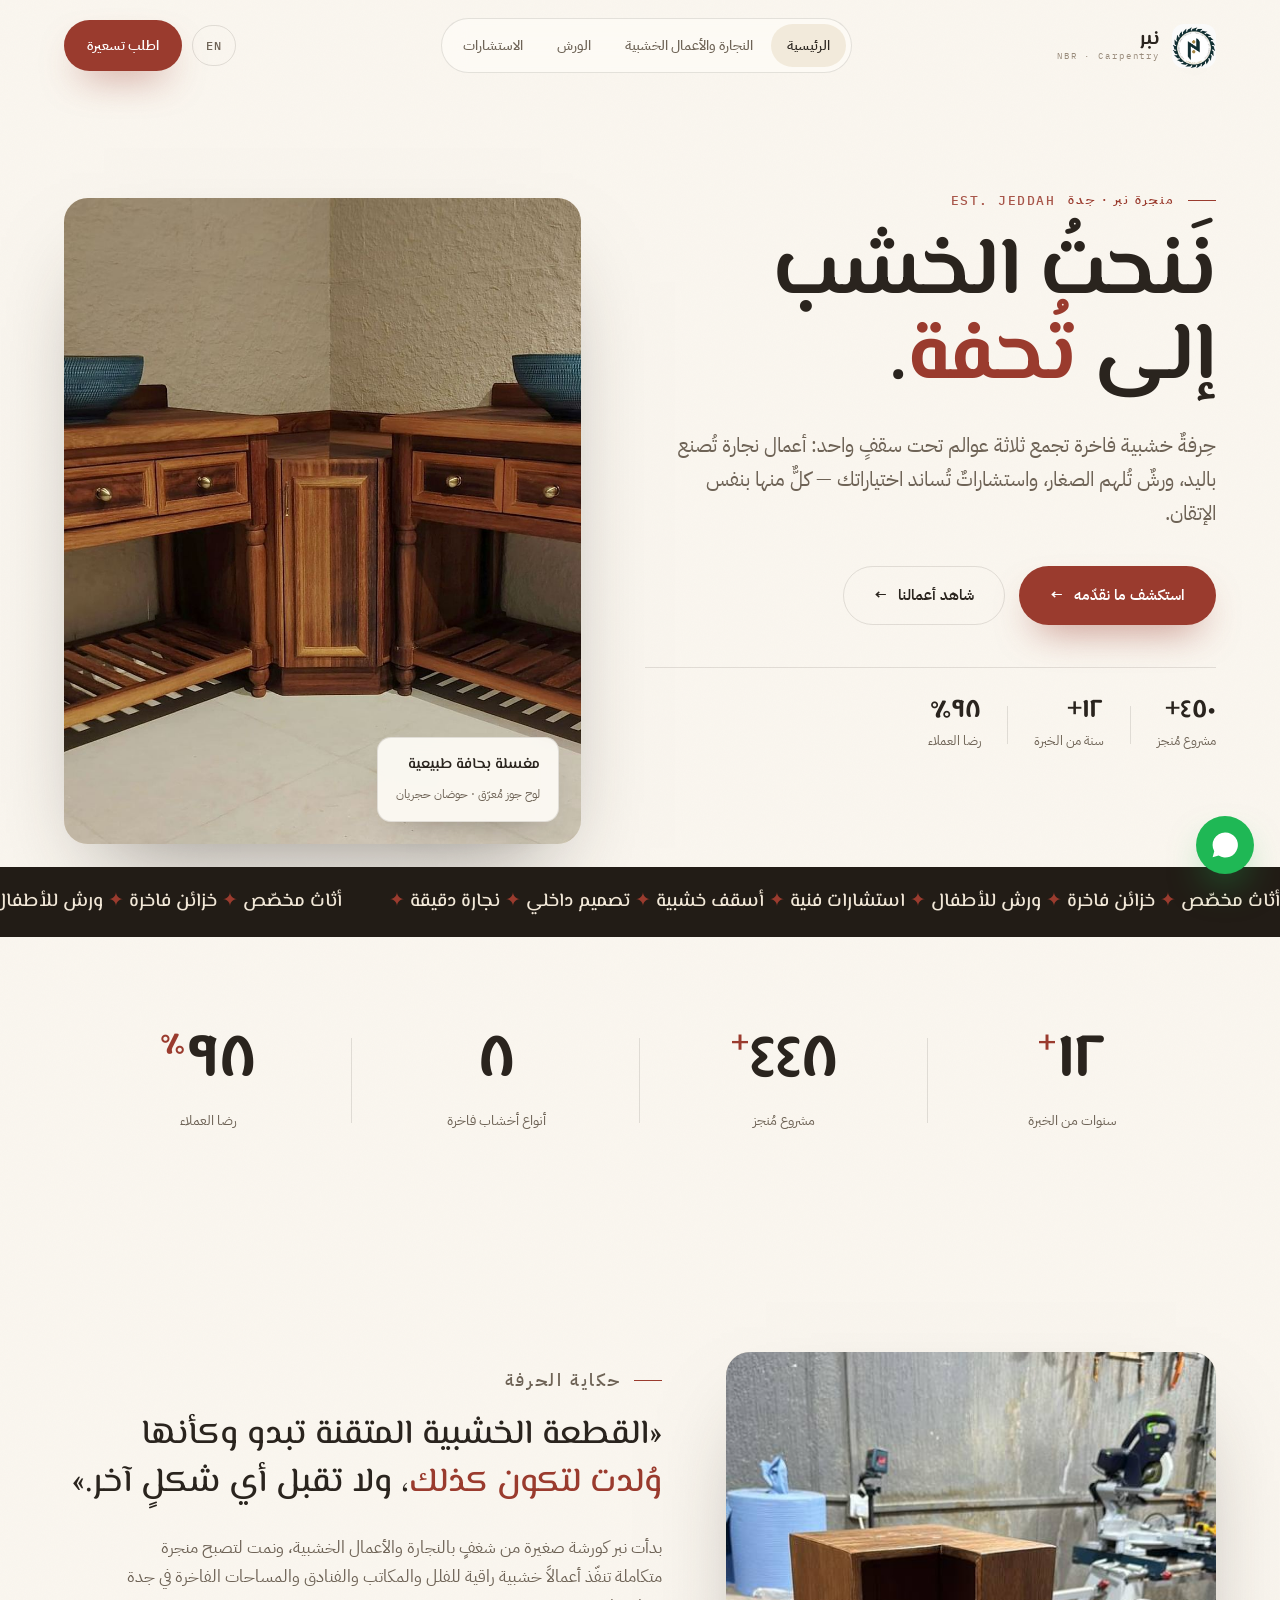
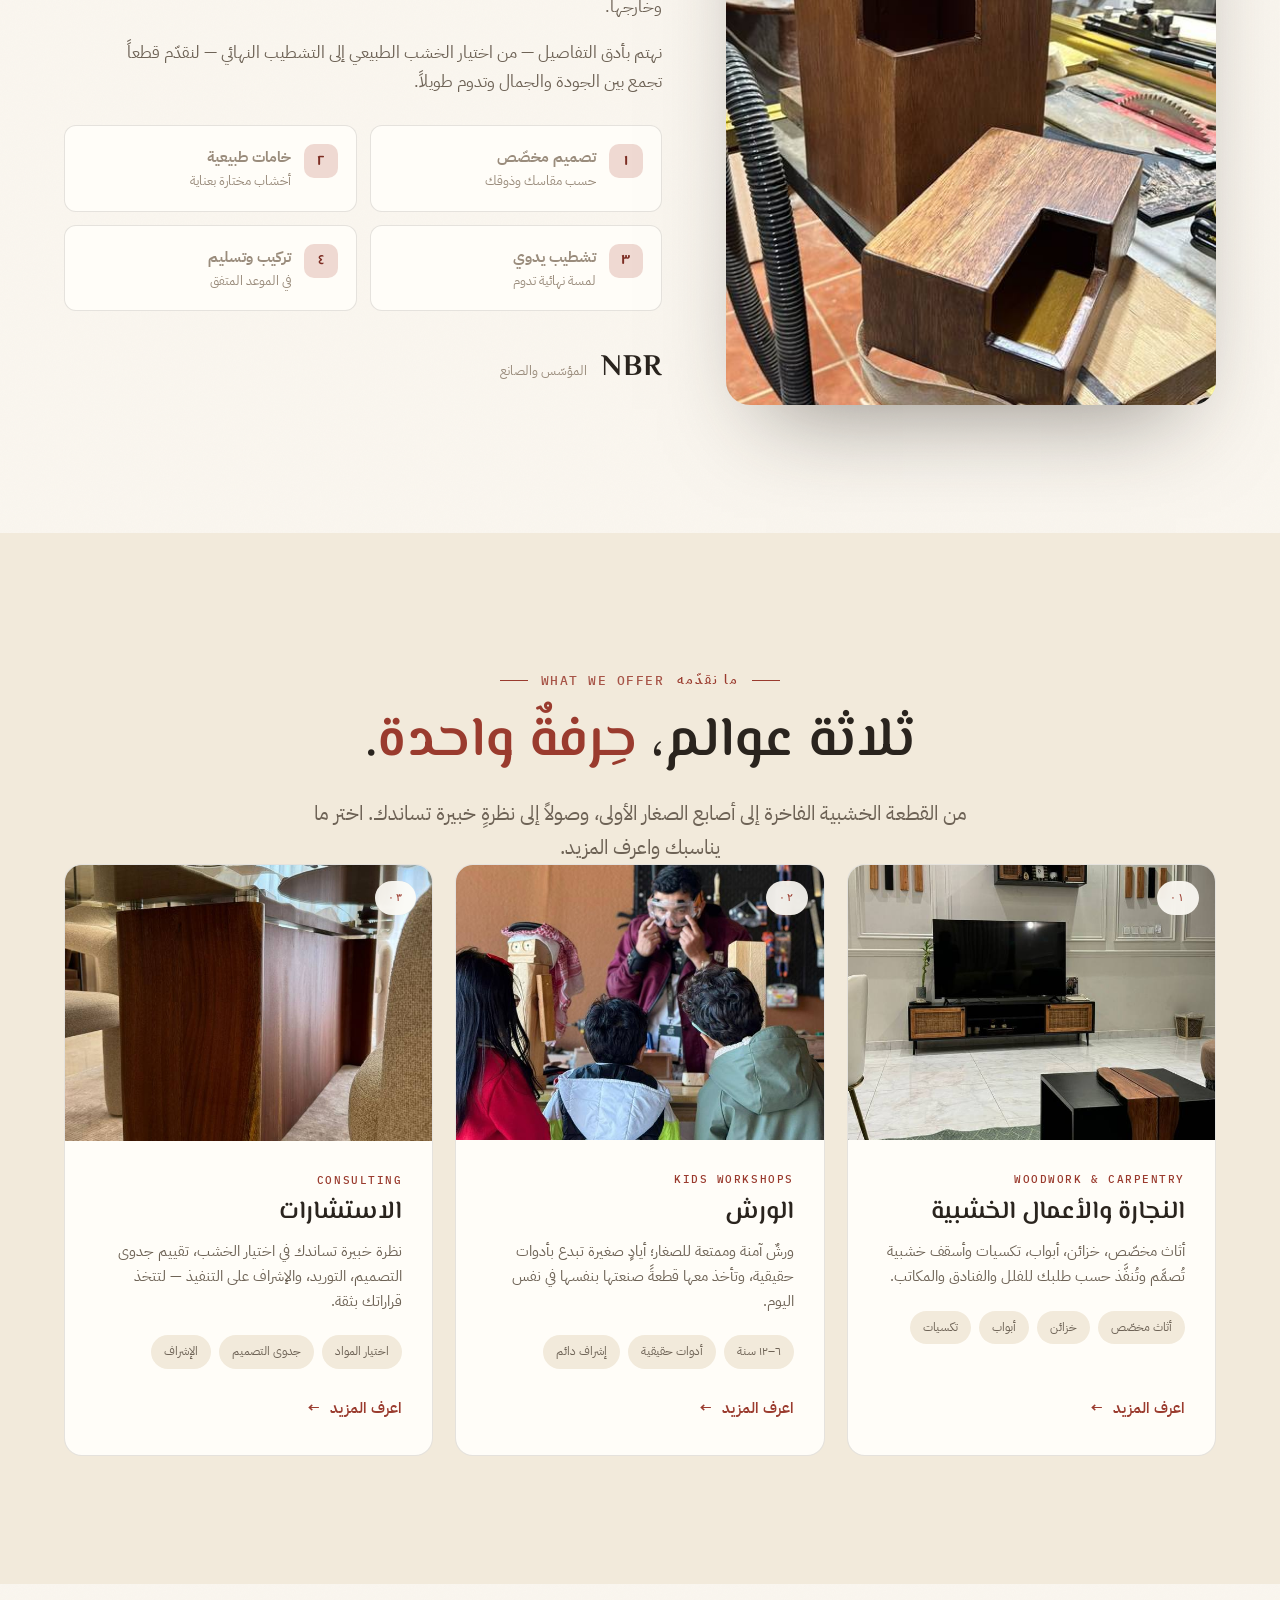
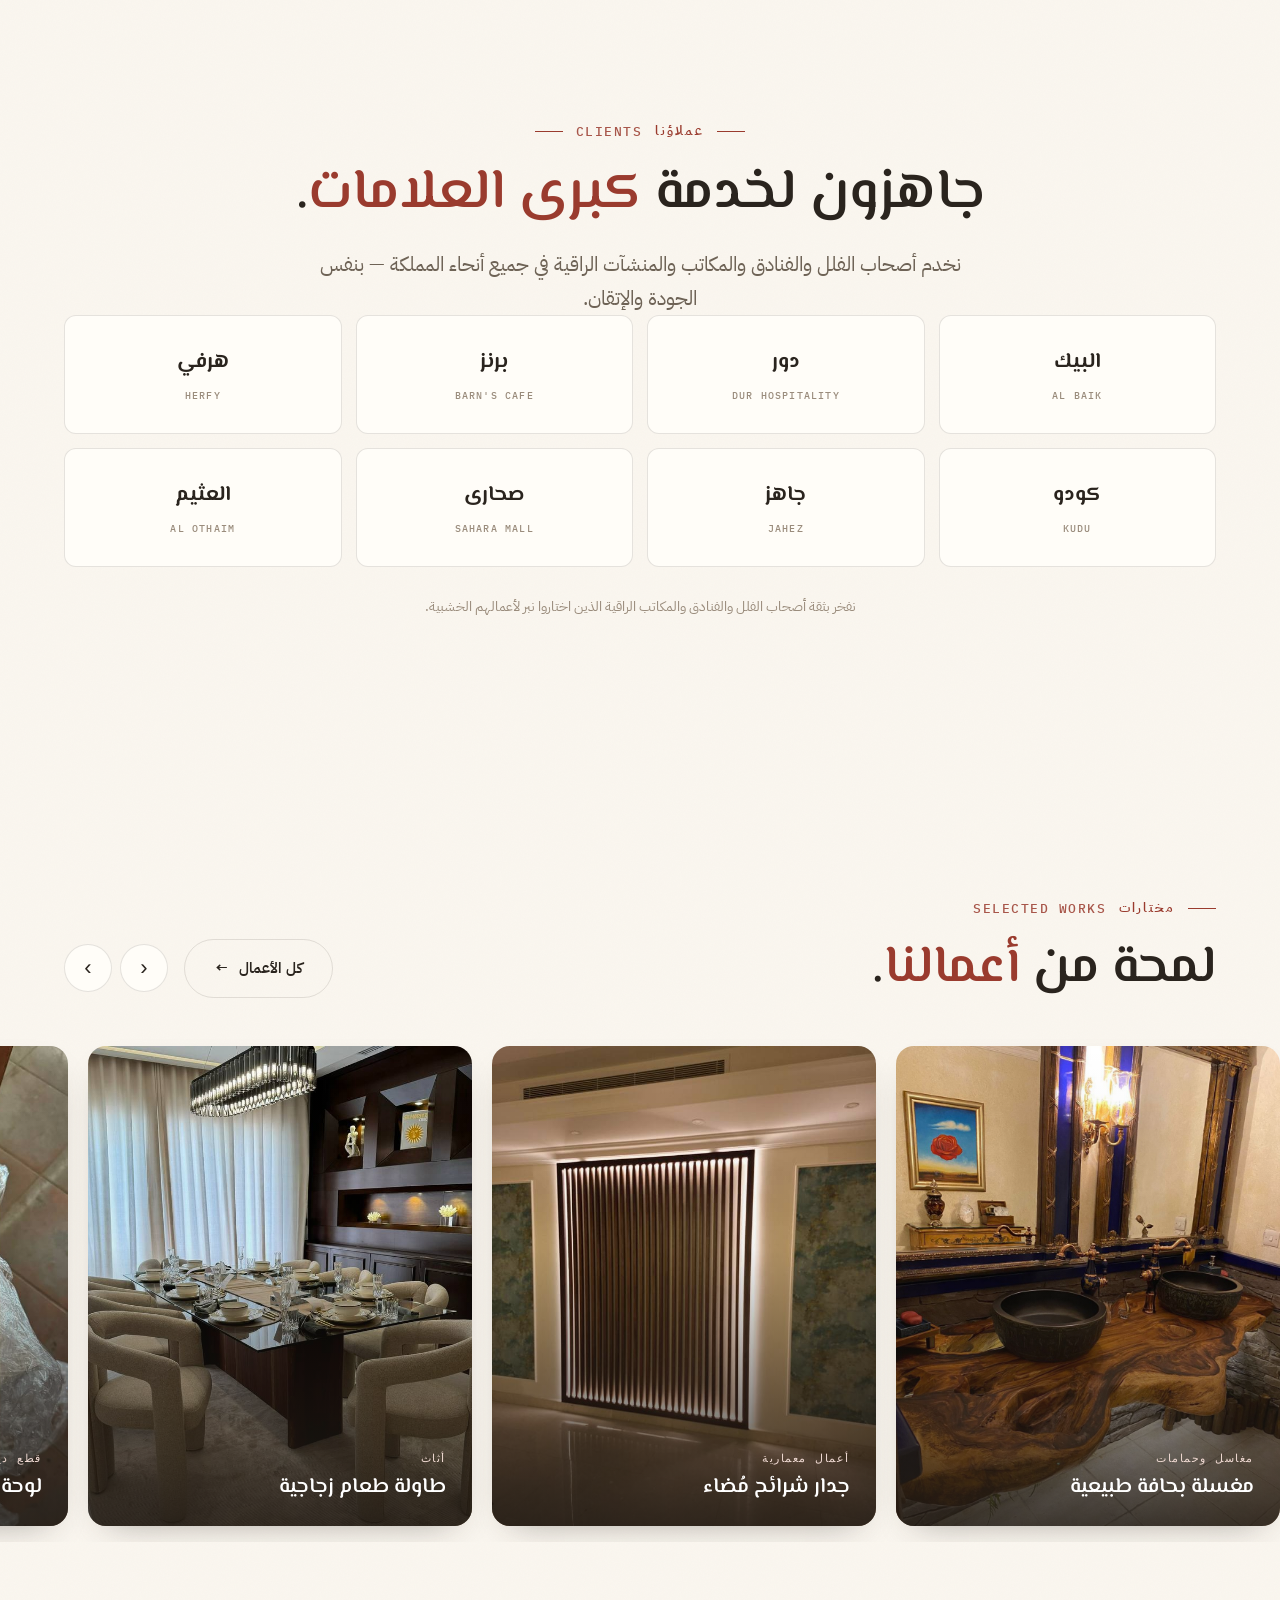
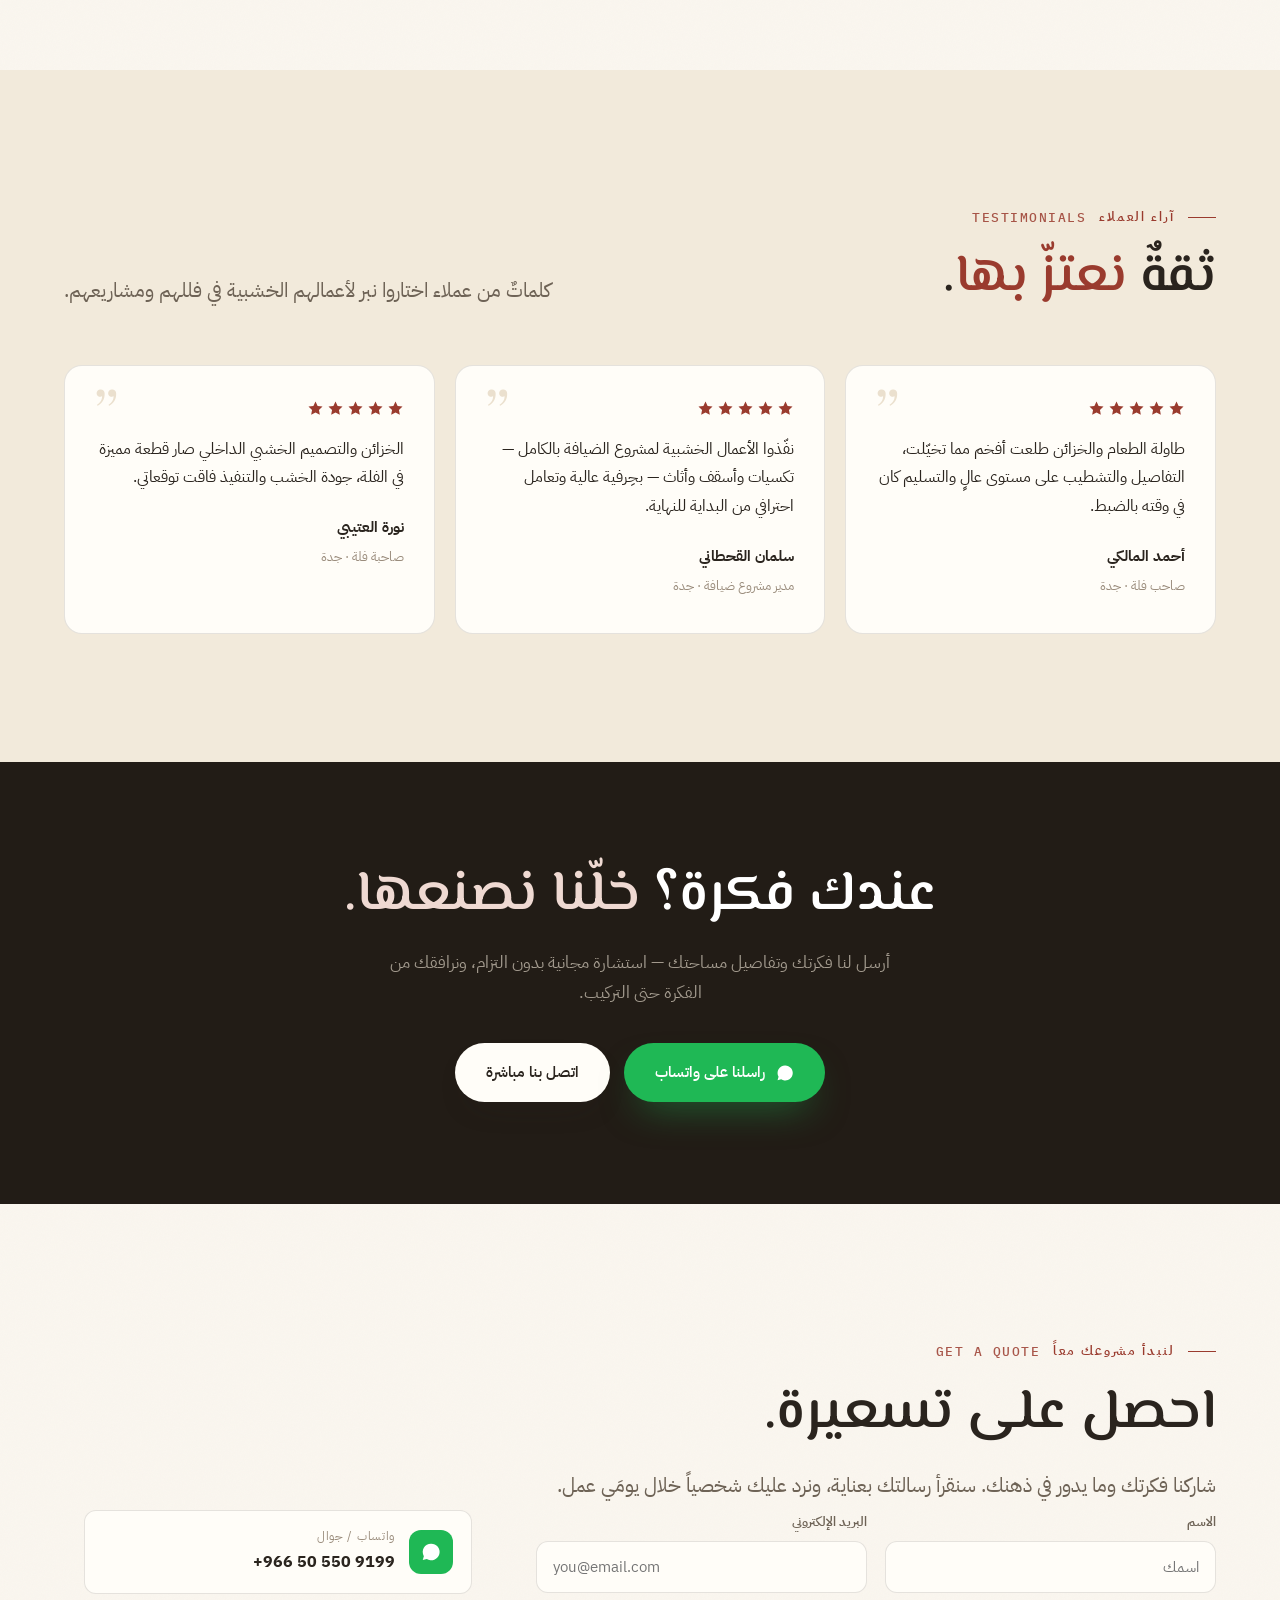
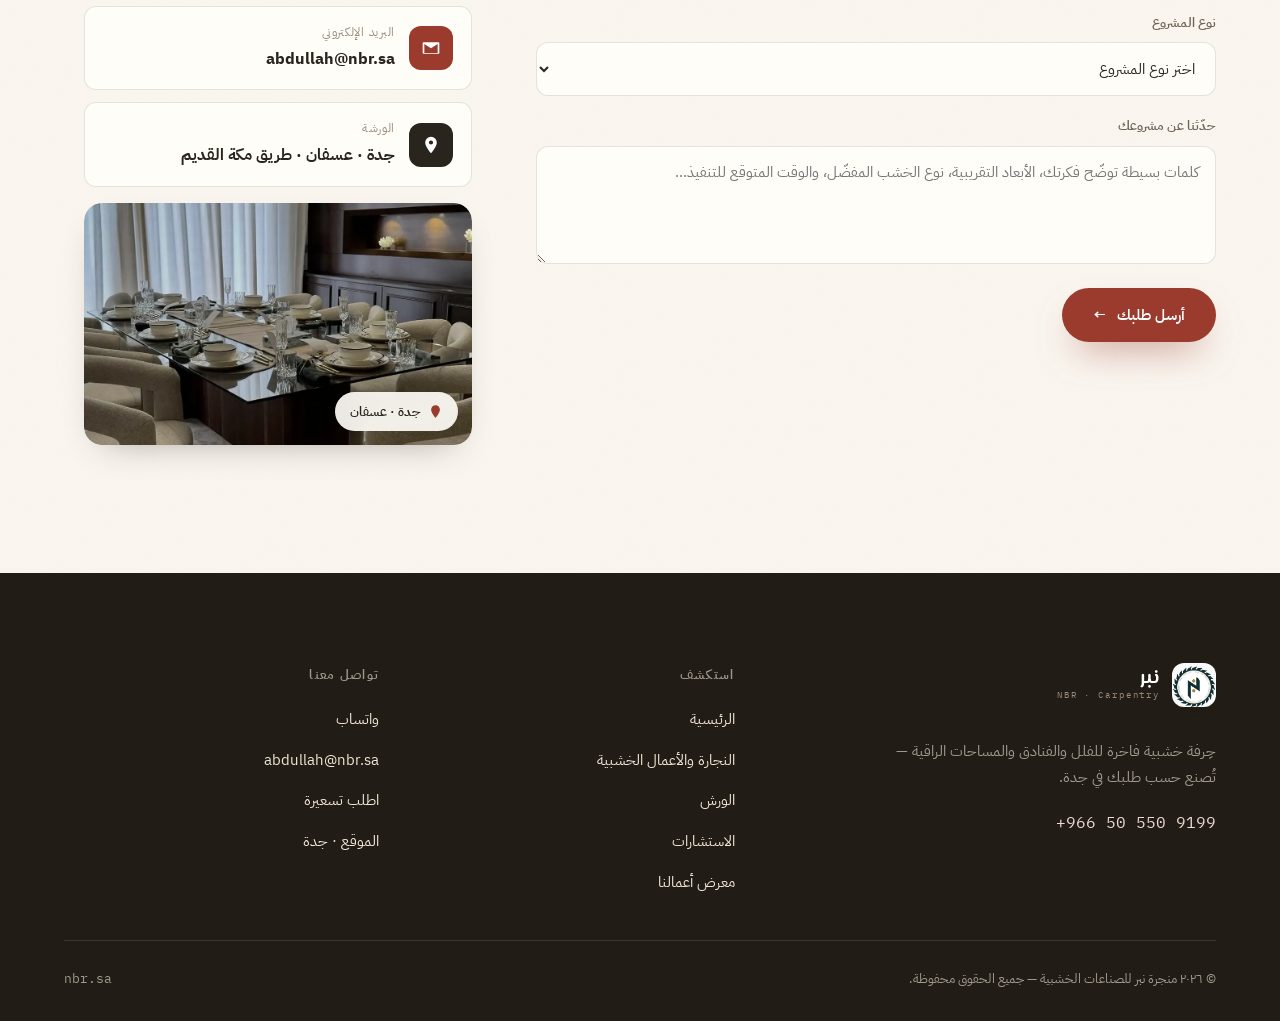
==== commit 7a869dc8: "CMS: full content control — all text (incl. styled headings) + fixed images Expand the admin to edit" ====
--- a/index.html
+++ b/index.html
@@ -71,9 +71,9 @@
   <div class="wrap">
     <div class="hero-grid">
       <div class="hero-copy reveal">
-        <p class="eyebrow">منجرة نبر · جدة <span class="en">EST. JEDDAH</span></p>
-        <h1>نَنحتُ الخشب إلى <span class="ac">تُحفة</span>.</h1>
-        <p class="lede" data-cms="home-lede-0">حِرفةٌ خشبية فاخرة تجمع ثلاثة عوالم تحت سقفٍ واحد: أعمال نجارة تُصنع باليد، ورشٌ تُلهم الصغار، واستشاراتٌ تُساند اختياراتك — كلٌّ منها بنفس الإتقان.</p>
+        <p class="eyebrow" data-cms="home-0">منجرة نبر · جدة <span class="en">EST. JEDDAH</span></p>
+        <h1 data-cms="home-1">نَنحتُ الخشب إلى <span class="ac">تُحفة</span>.</h1>
+        <p class="lede" data-cms="home-2">حِرفةٌ خشبية فاخرة تجمع ثلاثة عوالم تحت سقفٍ واحد: أعمال نجارة تُصنع باليد، ورشٌ تُلهم الصغار، واستشاراتٌ تُساند اختياراتك — كلٌّ منها بنفس الإتقان.</p>
         <div class="hero-ctas">
           <a href="#offers" class="btn btn-accent">استكشف ما نقدّمه <span class="arr">←</span></a>
           <a href="/carpentry#work" class="btn btn-ghost">شاهد أعمالنا <span class="arr">←</span></a>
@@ -126,10 +126,10 @@
         <image-slot id="about-shop" shape="rounded" radius="24" fit="cover" src="/images/about-shop.jpeg" placeholder="صورة من الورشة"></image-slot>
       </div>
       <div class="about-c reveal reveal-d1">
-        <p class="eyebrow">حكاية الحرفة</p>
+        <p class="eyebrow" data-cms="home-3">حكاية الحرفة</p>
         <blockquote>«القطعة الخشبية المتقنة تبدو وكأنها <em>وُلدت لتكون كذلك</em>، ولا تقبل أي شكلٍ آخر.»</blockquote>
-        <p>بدأت نبر كورشة صغيرة من شغفٍ بالنجارة والأعمال الخشبية، ونمت لتصبح منجرة متكاملة تنفّذ أعمالاً خشبية راقية للفلل والمكاتب والفنادق والمساحات الفاخرة في جدة وخارجها.</p>
-        <p>نهتم بأدق التفاصيل — من اختيار الخشب الطبيعي إلى التشطيب النهائي — لنقدّم قطعاً تجمع بين الجودة والجمال وتدوم طويلاً.</p>
+        <p data-cms="home-4">بدأت نبر كورشة صغيرة من شغفٍ بالنجارة والأعمال الخشبية، ونمت لتصبح منجرة متكاملة تنفّذ أعمالاً خشبية راقية للفلل والمكاتب والفنادق والمساحات الفاخرة في جدة وخارجها.</p>
+        <p data-cms="home-5">نهتم بأدق التفاصيل — من اختيار الخشب الطبيعي إلى التشطيب النهائي — لنقدّم قطعاً تجمع بين الجودة والجمال وتدوم طويلاً.</p>
         <div class="about-points">
           <div class="ap"><span class="n">١</span><span><b>تصميم مخصّص</b><span>حسب مقاسك وذوقك</span></span></div>
           <div class="ap"><span class="n">٢</span><span><b>خامات طبيعية</b><span>أخشاب مختارة بعناية</span></span></div>
@@ -149,9 +149,9 @@
 <section class="section-pad bg-deep" id="offers" data-screen-label="Offers">
   <div class="wrap">
     <div class="section-head center-head reveal">
-      <p class="eyebrow center">ما نقدّمه <span class="en">WHAT WE OFFER</span></p>
-      <h2>ثلاثة عوالم، <span class="ac">حِرفةٌ واحدة</span>.</h2>
-      <p class="lede" data-cms="home-lede-1">من القطعة الخشبية الفاخرة إلى أصابع الصغار الأولى، وصولاً إلى نظرةٍ خبيرة تساندك. اختر ما يناسبك واعرف المزيد.</p>
+      <p class="eyebrow center" data-cms="home-6">ما نقدّمه <span class="en">WHAT WE OFFER</span></p>
+      <h2 data-cms="home-7">ثلاثة عوالم، <span class="ac">حِرفةٌ واحدة</span>.</h2>
+      <p class="lede" data-cms="home-8">من القطعة الخشبية الفاخرة إلى أصابع الصغار الأولى، وصولاً إلى نظرةٍ خبيرة تساندك. اختر ما يناسبك واعرف المزيد.</p>
     </div>
     <div class="offer-grid">
 
@@ -162,8 +162,8 @@
         </div>
         <div class="offer-body">
           <span class="en">WOODWORK &amp; CARPENTRY</span>
-          <h3>النجارة والأعمال الخشبية</h3>
-          <p>أثاث مخصّص، خزائن، أبواب، تكسيات وأسقف خشبية تُصمَّم وتُنفَّذ حسب طلبك للفلل والفنادق والمكاتب.</p>
+          <h3 data-cms="home-9">النجارة والأعمال الخشبية</h3>
+          <p data-cms="home-10">أثاث مخصّص، خزائن، أبواب، تكسيات وأسقف خشبية تُصمَّم وتُنفَّذ حسب طلبك للفلل والفنادق والمكاتب.</p>
           <div class="offer-tags"><span>أثاث مخصّص</span><span>خزائن</span><span>أبواب</span><span>تكسيات</span></div>
           <a href="/carpentry" class="more">اعرف المزيد <span class="arr">←</span></a>
         </div>
@@ -176,8 +176,8 @@
         </div>
         <div class="offer-body">
           <span class="en">KIDS WORKSHOPS</span>
-          <h3>الورش</h3>
-          <p>ورشٌ آمنة وممتعة للصغار؛ أيادٍ صغيرة تبدع بأدوات حقيقية، وتأخذ معها قطعةً صنعتها بنفسها في نفس اليوم.</p>
+          <h3 data-cms="home-11">الورش</h3>
+          <p data-cms="home-12">ورشٌ آمنة وممتعة للصغار؛ أيادٍ صغيرة تبدع بأدوات حقيقية، وتأخذ معها قطعةً صنعتها بنفسها في نفس اليوم.</p>
           <div class="offer-tags"><span>٦–١٢ سنة</span><span>أدوات حقيقية</span><span>إشراف دائم</span></div>
           <a href="/workshops" class="more">اعرف المزيد <span class="arr">←</span></a>
         </div>
@@ -190,8 +190,8 @@
         </div>
         <div class="offer-body">
           <span class="en">CONSULTING</span>
-          <h3>الاستشارات</h3>
-          <p>نظرة خبيرة تساندك في اختيار الخشب، تقييم جدوى التصميم، التوريد، والإشراف على التنفيذ — لتتخذ قراراتك بثقة.</p>
+          <h3 data-cms="home-13">الاستشارات</h3>
+          <p data-cms="home-14">نظرة خبيرة تساندك في اختيار الخشب، تقييم جدوى التصميم، التوريد، والإشراف على التنفيذ — لتتخذ قراراتك بثقة.</p>
           <div class="offer-tags"><span>اختيار المواد</span><span>جدوى التصميم</span><span>الإشراف</span></div>
           <a href="/consulting" class="more">اعرف المزيد <span class="arr">←</span></a>
         </div>
@@ -205,9 +205,9 @@
 <section class="section-pad" id="clients" data-screen-label="Clients">
   <div class="wrap">
     <div class="section-head center-head reveal">
-      <p class="eyebrow center">عملاؤنا <span class="en">CLIENTS</span></p>
-      <h2>جاهزون لخدمة <span class="ac">كبرى العلامات</span>.</h2>
-      <p class="lede" data-cms="home-lede-2">نخدم أصحاب الفلل والفنادق والمكاتب والمنشآت الراقية في جميع أنحاء المملكة — بنفس الجودة والإتقان.</p>
+      <p class="eyebrow center" data-cms="home-15">عملاؤنا <span class="en">CLIENTS</span></p>
+      <h2 data-cms="home-16">جاهزون لخدمة <span class="ac">كبرى العلامات</span>.</h2>
+      <p class="lede" data-cms="home-17">نخدم أصحاب الفلل والفنادق والمكاتب والمنشآت الراقية في جميع أنحاء المملكة — بنفس الجودة والإتقان.</p>
     </div>
     <div class="brands reveal reveal-d1">
       <div class="brand-tile"><span class="ar">البيك</span><span class="en">AL BAIK</span></div>
@@ -219,7 +219,7 @@
       <div class="brand-tile"><span class="ar">صحارى</span><span class="en">SAHARA MALL</span></div>
       <div class="brand-tile"><span class="ar">العثيم</span><span class="en">AL OTHAIM</span></div>
     </div>
-    <p class="brand-note reveal">نفخر بثقة أصحاب الفلل والفنادق والمكاتب الراقية الذين اختاروا نبر لأعمالهم الخشبية.</p>
+    <p class="brand-note reveal" data-cms="home-18">نفخر بثقة أصحاب الفلل والفنادق والمكاتب الراقية الذين اختاروا نبر لأعمالهم الخشبية.</p>
   </div>
 </section>
 
@@ -228,8 +228,8 @@
   <div class="wrap">
     <div class="head" style="margin-bottom:38px">
       <div class="reveal">
-        <p class="eyebrow">مختارات <span class="en">SELECTED WORKS</span></p>
-        <h2>لمحة من <span class="ac">أعمالنا</span>.</h2>
+        <p class="eyebrow" data-cms="home-19">مختارات <span class="en">SELECTED WORKS</span></p>
+        <h2 data-cms="home-20">لمحة من <span class="ac">أعمالنا</span>.</h2>
       </div>
       <div class="works-nav reveal reveal-d1">
         <a href="/carpentry#work" class="btn btn-ghost">كل الأعمال <span class="arr">←</span></a>
@@ -248,15 +248,15 @@
   <div class="wrap">
     <div class="head">
       <div class="reveal">
-        <p class="eyebrow">آراء العملاء <span class="en">TESTIMONIALS</span></p>
-        <h2>ثقةٌ <span class="ac">نعتزّ بها</span>.</h2>
-      </div>
-      <p class="lede reveal reveal-d1">كلماتٌ من عملاء اختاروا نبر لأعمالهم الخشبية في فللهم ومشاريعهم.</p>
+        <p class="eyebrow" data-cms="home-21">آراء العملاء <span class="en">TESTIMONIALS</span></p>
+        <h2 data-cms="home-22">ثقةٌ <span class="ac">نعتزّ بها</span>.</h2>
+      </div>
+      <p class="lede reveal reveal-d1" data-cms="home-23">كلماتٌ من عملاء اختاروا نبر لأعمالهم الخشبية في فللهم ومشاريعهم.</p>
     </div>
     <div class="tst-grid">
-      <article class="tcard reveal"><span class="q">”</span><div class="stars"><svg viewBox="0 0 24 24"><path d="m12 2 3 6.3 6.9.9-5 4.8 1.2 6.9L12 17.8 5.9 20.9 7.1 14 2.1 9.2 9 8.3z"/></svg><svg viewBox="0 0 24 24"><path d="m12 2 3 6.3 6.9.9-5 4.8 1.2 6.9L12 17.8 5.9 20.9 7.1 14 2.1 9.2 9 8.3z"/></svg><svg viewBox="0 0 24 24"><path d="m12 2 3 6.3 6.9.9-5 4.8 1.2 6.9L12 17.8 5.9 20.9 7.1 14 2.1 9.2 9 8.3z"/></svg><svg viewBox="0 0 24 24"><path d="m12 2 3 6.3 6.9.9-5 4.8 1.2 6.9L12 17.8 5.9 20.9 7.1 14 2.1 9.2 9 8.3z"/></svg><svg viewBox="0 0 24 24"><path d="m12 2 3 6.3 6.9.9-5 4.8 1.2 6.9L12 17.8 5.9 20.9 7.1 14 2.1 9.2 9 8.3z"/></svg></div><p>طاولة الطعام والخزائن طلعت أفخم مما تخيّلت، التفاصيل والتشطيب على مستوى عالٍ والتسليم كان في وقته بالضبط.</p><div class="who"><b>أحمد المالكي</b><span>صاحب فلة · جدة</span></div></article>
-      <article class="tcard reveal reveal-d1"><span class="q">”</span><div class="stars"><svg viewBox="0 0 24 24"><path d="m12 2 3 6.3 6.9.9-5 4.8 1.2 6.9L12 17.8 5.9 20.9 7.1 14 2.1 9.2 9 8.3z"/></svg><svg viewBox="0 0 24 24"><path d="m12 2 3 6.3 6.9.9-5 4.8 1.2 6.9L12 17.8 5.9 20.9 7.1 14 2.1 9.2 9 8.3z"/></svg><svg viewBox="0 0 24 24"><path d="m12 2 3 6.3 6.9.9-5 4.8 1.2 6.9L12 17.8 5.9 20.9 7.1 14 2.1 9.2 9 8.3z"/></svg><svg viewBox="0 0 24 24"><path d="m12 2 3 6.3 6.9.9-5 4.8 1.2 6.9L12 17.8 5.9 20.9 7.1 14 2.1 9.2 9 8.3z"/></svg><svg viewBox="0 0 24 24"><path d="m12 2 3 6.3 6.9.9-5 4.8 1.2 6.9L12 17.8 5.9 20.9 7.1 14 2.1 9.2 9 8.3z"/></svg></div><p>نفّذوا الأعمال الخشبية لمشروع الضيافة بالكامل — تكسيات وأسقف وأثاث — بحِرفية عالية وتعامل احترافي من البداية للنهاية.</p><div class="who"><b>سلمان القحطاني</b><span>مدير مشروع ضيافة · جدة</span></div></article>
-      <article class="tcard reveal reveal-d2"><span class="q">”</span><div class="stars"><svg viewBox="0 0 24 24"><path d="m12 2 3 6.3 6.9.9-5 4.8 1.2 6.9L12 17.8 5.9 20.9 7.1 14 2.1 9.2 9 8.3z"/></svg><svg viewBox="0 0 24 24"><path d="m12 2 3 6.3 6.9.9-5 4.8 1.2 6.9L12 17.8 5.9 20.9 7.1 14 2.1 9.2 9 8.3z"/></svg><svg viewBox="0 0 24 24"><path d="m12 2 3 6.3 6.9.9-5 4.8 1.2 6.9L12 17.8 5.9 20.9 7.1 14 2.1 9.2 9 8.3z"/></svg><svg viewBox="0 0 24 24"><path d="m12 2 3 6.3 6.9.9-5 4.8 1.2 6.9L12 17.8 5.9 20.9 7.1 14 2.1 9.2 9 8.3z"/></svg><svg viewBox="0 0 24 24"><path d="m12 2 3 6.3 6.9.9-5 4.8 1.2 6.9L12 17.8 5.9 20.9 7.1 14 2.1 9.2 9 8.3z"/></svg></div><p>الخزائن والتصميم الخشبي الداخلي صار قطعة مميزة في الفلة، جودة الخشب والتنفيذ فاقت توقعاتي.</p><div class="who"><b>نورة العتيبي</b><span>صاحبة فلة · جدة</span></div></article>
+      <article class="tcard reveal"><span class="q">”</span><div class="stars"><svg viewBox="0 0 24 24"><path d="m12 2 3 6.3 6.9.9-5 4.8 1.2 6.9L12 17.8 5.9 20.9 7.1 14 2.1 9.2 9 8.3z"/></svg><svg viewBox="0 0 24 24"><path d="m12 2 3 6.3 6.9.9-5 4.8 1.2 6.9L12 17.8 5.9 20.9 7.1 14 2.1 9.2 9 8.3z"/></svg><svg viewBox="0 0 24 24"><path d="m12 2 3 6.3 6.9.9-5 4.8 1.2 6.9L12 17.8 5.9 20.9 7.1 14 2.1 9.2 9 8.3z"/></svg><svg viewBox="0 0 24 24"><path d="m12 2 3 6.3 6.9.9-5 4.8 1.2 6.9L12 17.8 5.9 20.9 7.1 14 2.1 9.2 9 8.3z"/></svg><svg viewBox="0 0 24 24"><path d="m12 2 3 6.3 6.9.9-5 4.8 1.2 6.9L12 17.8 5.9 20.9 7.1 14 2.1 9.2 9 8.3z"/></svg></div><p data-cms="home-24">طاولة الطعام والخزائن طلعت أفخم مما تخيّلت، التفاصيل والتشطيب على مستوى عالٍ والتسليم كان في وقته بالضبط.</p><div class="who"><b>أحمد المالكي</b><span>صاحب فلة · جدة</span></div></article>
+      <article class="tcard reveal reveal-d1"><span class="q">”</span><div class="stars"><svg viewBox="0 0 24 24"><path d="m12 2 3 6.3 6.9.9-5 4.8 1.2 6.9L12 17.8 5.9 20.9 7.1 14 2.1 9.2 9 8.3z"/></svg><svg viewBox="0 0 24 24"><path d="m12 2 3 6.3 6.9.9-5 4.8 1.2 6.9L12 17.8 5.9 20.9 7.1 14 2.1 9.2 9 8.3z"/></svg><svg viewBox="0 0 24 24"><path d="m12 2 3 6.3 6.9.9-5 4.8 1.2 6.9L12 17.8 5.9 20.9 7.1 14 2.1 9.2 9 8.3z"/></svg><svg viewBox="0 0 24 24"><path d="m12 2 3 6.3 6.9.9-5 4.8 1.2 6.9L12 17.8 5.9 20.9 7.1 14 2.1 9.2 9 8.3z"/></svg><svg viewBox="0 0 24 24"><path d="m12 2 3 6.3 6.9.9-5 4.8 1.2 6.9L12 17.8 5.9 20.9 7.1 14 2.1 9.2 9 8.3z"/></svg></div><p data-cms="home-25">نفّذوا الأعمال الخشبية لمشروع الضيافة بالكامل — تكسيات وأسقف وأثاث — بحِرفية عالية وتعامل احترافي من البداية للنهاية.</p><div class="who"><b>سلمان القحطاني</b><span>مدير مشروع ضيافة · جدة</span></div></article>
+      <article class="tcard reveal reveal-d2"><span class="q">”</span><div class="stars"><svg viewBox="0 0 24 24"><path d="m12 2 3 6.3 6.9.9-5 4.8 1.2 6.9L12 17.8 5.9 20.9 7.1 14 2.1 9.2 9 8.3z"/></svg><svg viewBox="0 0 24 24"><path d="m12 2 3 6.3 6.9.9-5 4.8 1.2 6.9L12 17.8 5.9 20.9 7.1 14 2.1 9.2 9 8.3z"/></svg><svg viewBox="0 0 24 24"><path d="m12 2 3 6.3 6.9.9-5 4.8 1.2 6.9L12 17.8 5.9 20.9 7.1 14 2.1 9.2 9 8.3z"/></svg><svg viewBox="0 0 24 24"><path d="m12 2 3 6.3 6.9.9-5 4.8 1.2 6.9L12 17.8 5.9 20.9 7.1 14 2.1 9.2 9 8.3z"/></svg><svg viewBox="0 0 24 24"><path d="m12 2 3 6.3 6.9.9-5 4.8 1.2 6.9L12 17.8 5.9 20.9 7.1 14 2.1 9.2 9 8.3z"/></svg></div><p data-cms="home-26">الخزائن والتصميم الخشبي الداخلي صار قطعة مميزة في الفلة، جودة الخشب والتنفيذ فاقت توقعاتي.</p><div class="who"><b>نورة العتيبي</b><span>صاحبة فلة · جدة</span></div></article>
     </div>
   </div>
 </section>
@@ -264,8 +264,8 @@
 <!-- ============================ CTA BAND ============================ -->
 <section class="cta-band on-ground" data-screen-label="CTA">
   <div class="wrap reveal">
-    <h2>عندك فكرة؟ <span class="g">خلّنا نصنعها.</span></h2>
-    <p>أرسل لنا فكرتك وتفاصيل مساحتك — استشارة مجانية بدون التزام، ونرافقك من الفكرة حتى التركيب.</p>
+    <h2 data-cms="home-27">عندك فكرة؟ <span class="g">خلّنا نصنعها.</span></h2>
+    <p data-cms="home-28">أرسل لنا فكرتك وتفاصيل مساحتك — استشارة مجانية بدون التزام، ونرافقك من الفكرة حتى التركيب.</p>
     <div class="cta-ctas">
       <a class="btn btn-wa" href="https://wa.me/966505509199"><svg viewBox="0 0 24 24"><path d="M17.5 14.4c-.3-.1-1.7-.8-2-.9-.3-.1-.5-.1-.7.1-.2.3-.7.9-.9 1.1-.2.2-.3.2-.6.1-.3-.1-1.2-.5-2.3-1.4-.9-.8-1.4-1.7-1.6-2-.2-.3 0-.5.1-.6.1-.1.3-.3.4-.5.1-.2.2-.3.3-.5.1-.2 0-.4 0-.5-.1-.1-.7-1.6-.9-2.2-.2-.6-.5-.5-.7-.5h-.6c-.2 0-.5.1-.8.4-.3.3-1 1-1 2.5s1.1 2.9 1.2 3.1c.1.2 2.1 3.2 5 4.5.7.3 1.2.5 1.7.6.7.2 1.3.2 1.8.1.6-.1 1.7-.7 1.9-1.3.2-.6.2-1.2.2-1.3-.1-.2-.3-.2-.6-.4zM12 2a10 10 0 0 0-8.6 15l-1.3 4.7 4.8-1.3A10 10 0 1 0 12 2z"/></svg>راسلنا على واتساب</a>
       <a class="btn btn-light" href="tel:+966505509199">اتصل بنا مباشرة</a>
@@ -277,9 +277,9 @@
 <section class="section-pad" id="contact" data-screen-label="Contact">
   <div class="wrap">
     <div class="section-head reveal">
-      <p class="eyebrow">لنبدأ مشروعك معاً <span class="en">GET A QUOTE</span></p>
-      <h2>احصل على تسعيرة.</h2>
-      <p class="lede" data-cms="home-lede-3">شاركنا فكرتك وما يدور في ذهنك. سنقرأ رسالتك بعناية، ونرد عليك شخصياً خلال يومَي عمل.</p>
+      <p class="eyebrow" data-cms="home-29">لنبدأ مشروعك معاً <span class="en">GET A QUOTE</span></p>
+      <h2 data-cms="home-30">احصل على تسعيرة.</h2>
+      <p class="lede" data-cms="home-31">شاركنا فكرتك وما يدور في ذهنك. سنقرأ رسالتك بعناية، ونرد عليك شخصياً خلال يومَي عمل.</p>
     </div>
     <div class="contact-grid">
       <div>
@@ -318,8 +318,8 @@
           <button type="submit" class="btn btn-accent">أرسل طلبك <span class="arr">←</span></button>
         </form>
         <div class="form-success" id="formSuccess">
-          <h3>شكراً لك!</h3>
-          <p>فتحنا لك محادثة واتساب بتفاصيل طلبك — أرسلها لنا وسنرد عليك خلال يومَي عمل.</p>
+          <h3 data-cms="home-32">شكراً لك!</h3>
+          <p data-cms="home-33">فتحنا لك محادثة واتساب بتفاصيل طلبك — أرسلها لنا وسنرد عليك خلال يومَي عمل.</p>
         </div>
       </div>
 
@@ -345,7 +345,7 @@
           <img src="/images/nbr-logo.png" alt="شعار نبر" />
           <span class="bt"><b>نبر</b><small>NBR · Carpentry</small></span>
         </a>
-        <p class="footer-blurb">حِرفة خشبية فاخرة للفلل والفنادق والمساحات الراقية — تُصنع حسب طلبك في جدة.</p>
+        <p class="footer-blurb" data-cms="home-34">حِرفة خشبية فاخرة للفلل والفنادق والمساحات الراقية — تُصنع حسب طلبك في جدة.</p>
         <a class="footer-phone" href="tel:+966505509199" dir="ltr">+966 50 550 9199</a>
       </div>
       <div class="footer-col">
@@ -379,10 +379,10 @@
 <a class="wa-float" href="https://wa.me/966505509199" aria-label="واتساب"><svg viewBox="0 0 24 24"><path d="M17.5 14.4c-.3-.1-1.7-.8-2-.9-.3-.1-.5-.1-.7.1-.2.3-.7.9-.9 1.1-.2.2-.3.2-.6.1-.3-.1-1.2-.5-2.3-1.4-.9-.8-1.4-1.7-1.6-2-.2-.3 0-.5.1-.6.1-.1.3-.3.4-.5.1-.2.2-.3.3-.5.1-.2 0-.4 0-.5-.1-.1-.7-1.6-.9-2.2-.2-.6-.5-.5-.7-.5h-.6c-.2 0-.5.1-.8.4-.3.3-1 1-1 2.5s1.1 2.9 1.2 3.1c.1.2 2.1 3.2 5 4.5.7.3 1.2.5 1.7.6.7.2 1.3.2 1.8.1.6-.1 1.7-.7 1.9-1.3.2-.6.2-1.2.2-1.3-.1-.2-.3-.2-.6-.4zM12 2a10 10 0 0 0-8.6 15l-1.3 4.7 4.8-1.3A10 10 0 1 0 12 2z"/></svg></a>
 
 <!-- TWEAKS PANEL -->
-<script src="/assets/image-slot.js"></script>
 <script src="/content/site.js"></script>
 <script src="/api/site"></script>
 <script src="/assets/supabase-config.js"></script>
+<script src="/assets/image-slot.js"></script>
 <script src="/assets/app.js"></script>
 <template id="__bundler_thumbnail" data-bg-color="#FAF6EF">
   <svg viewBox="0 0 1200 800" xmlns="http://www.w3.org/2000/svg">
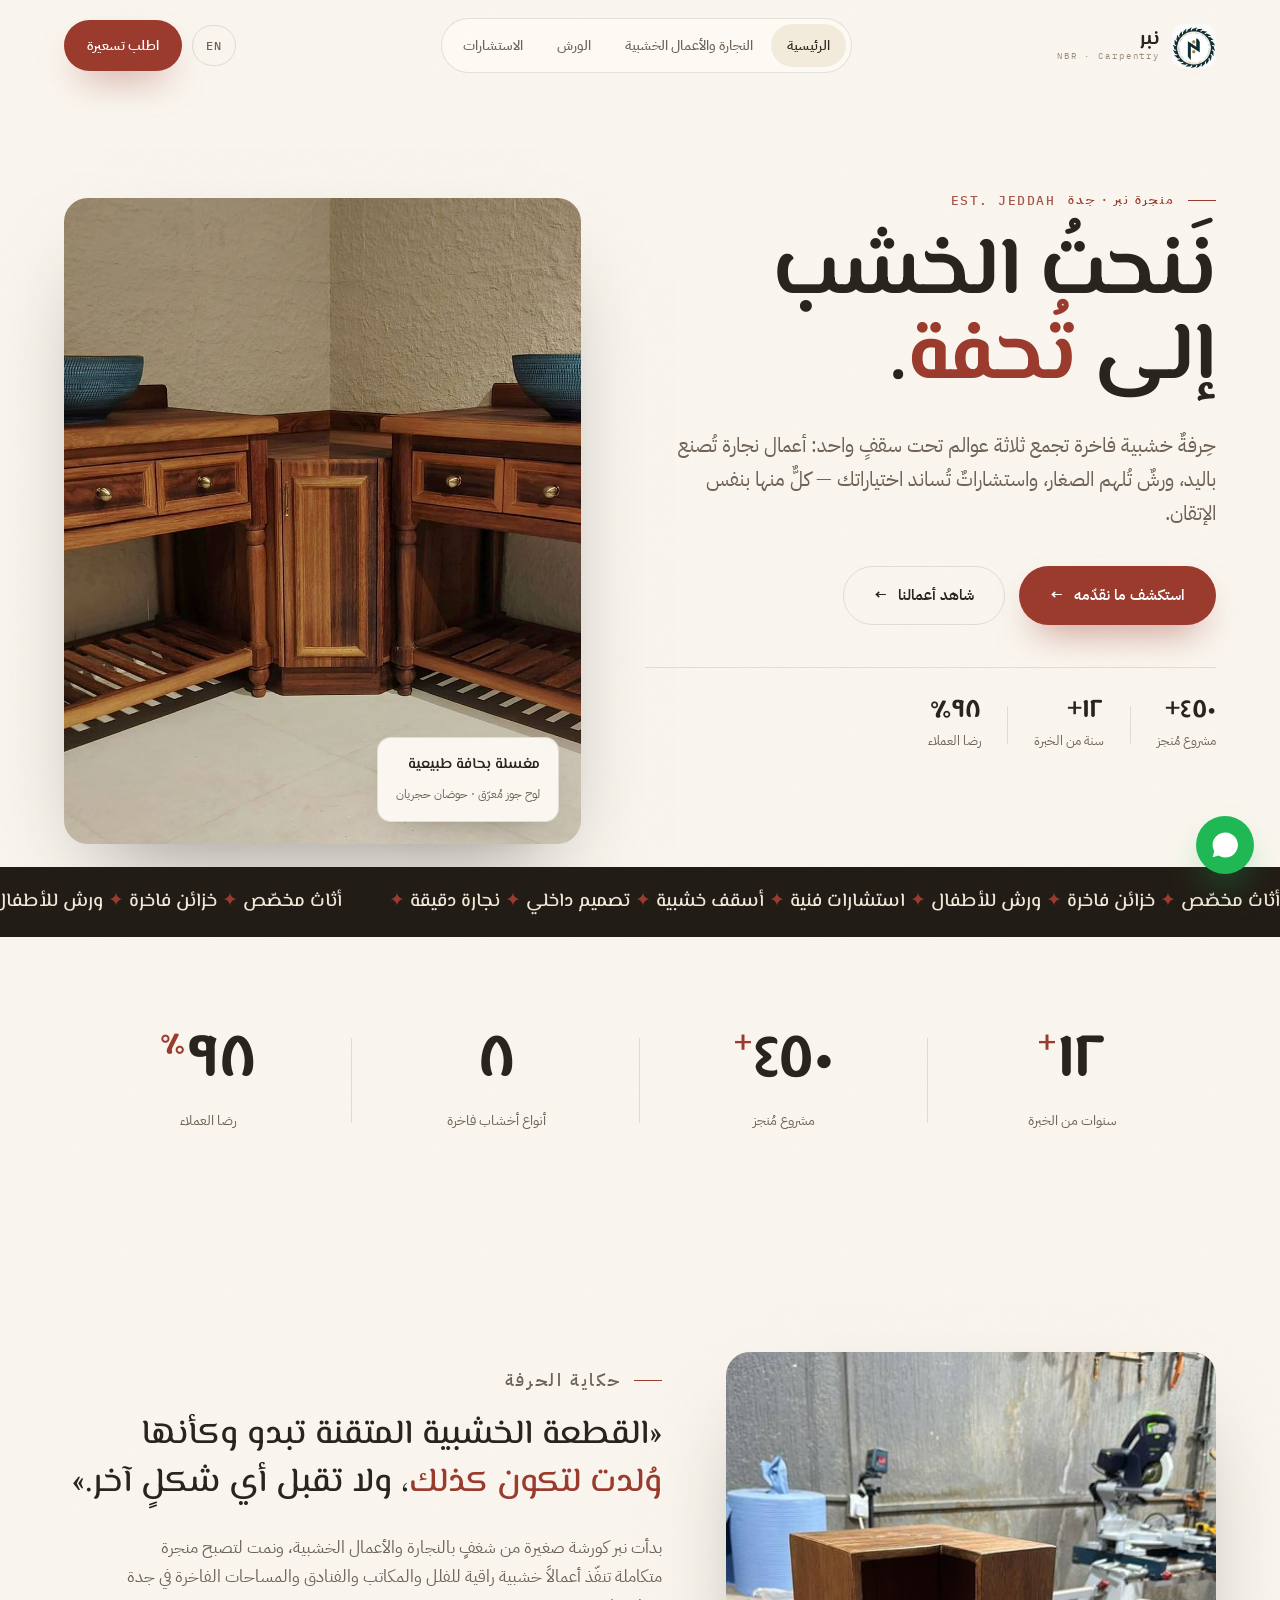
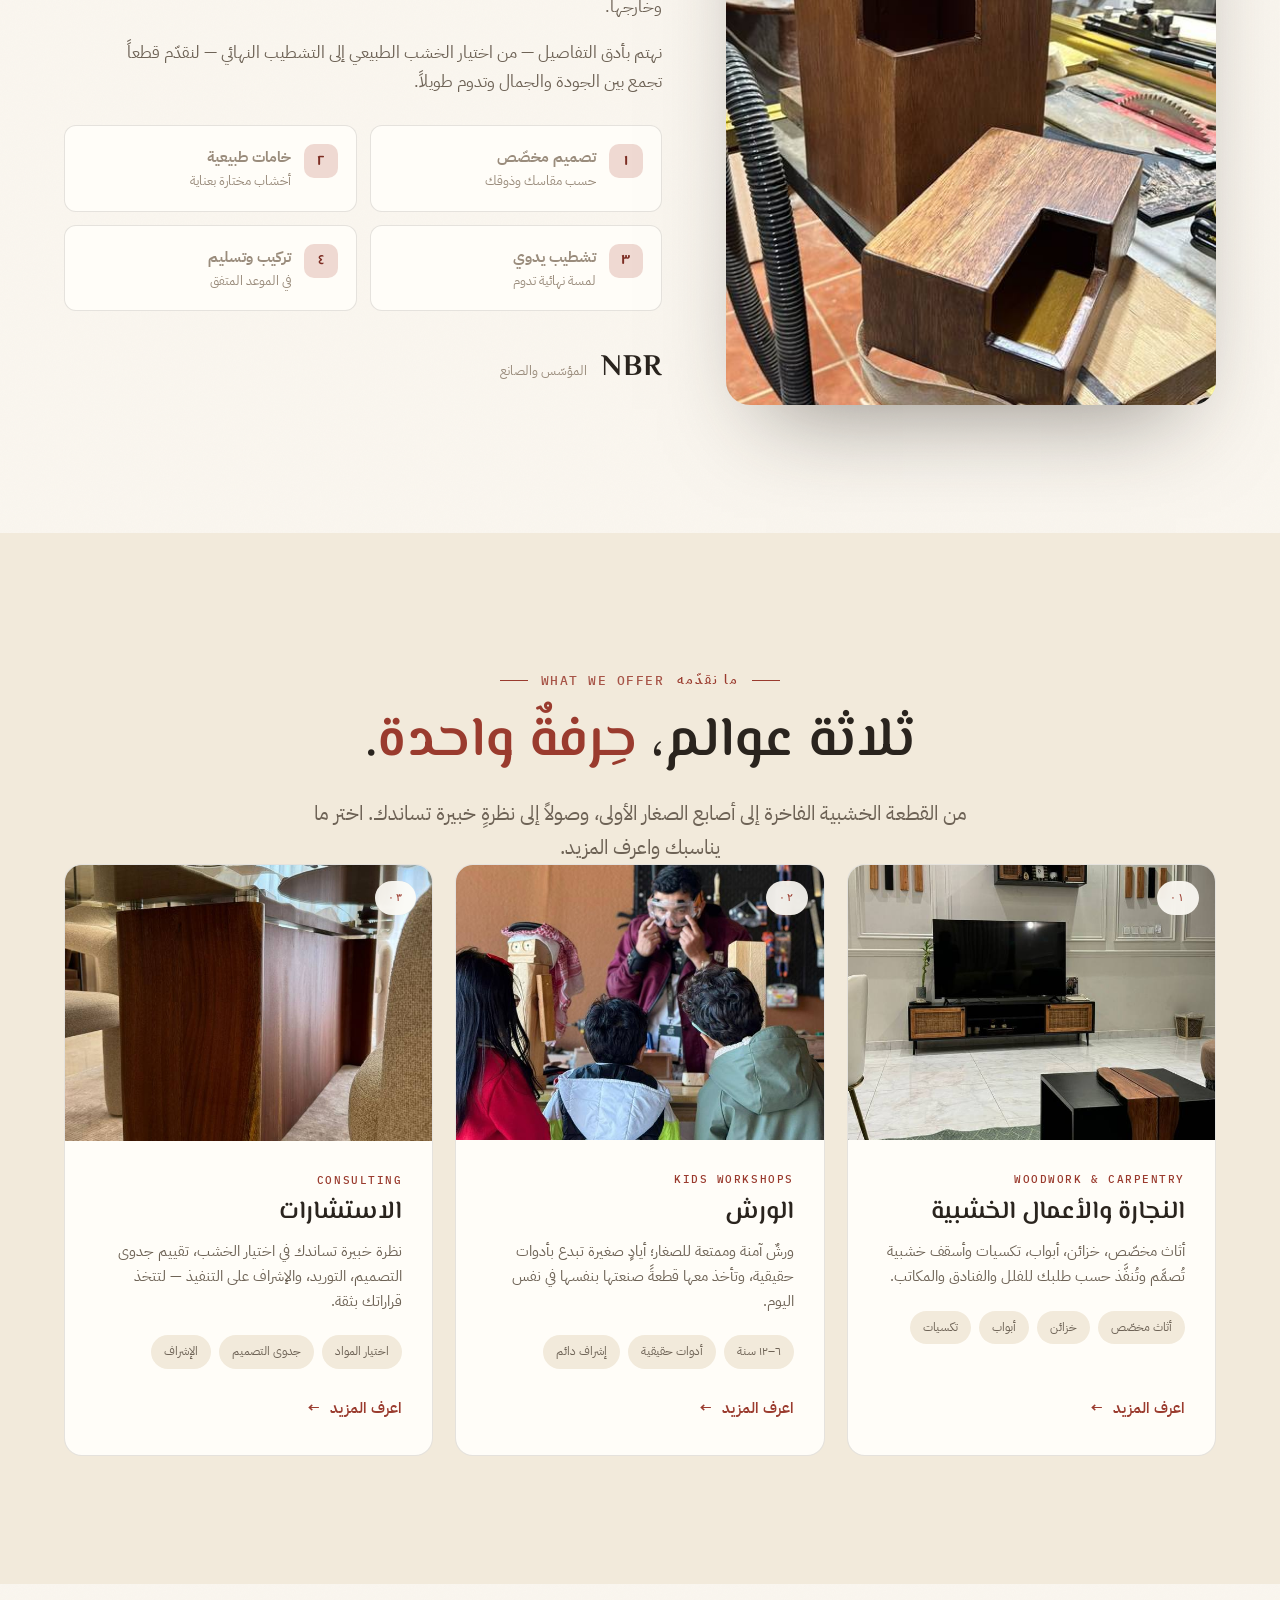
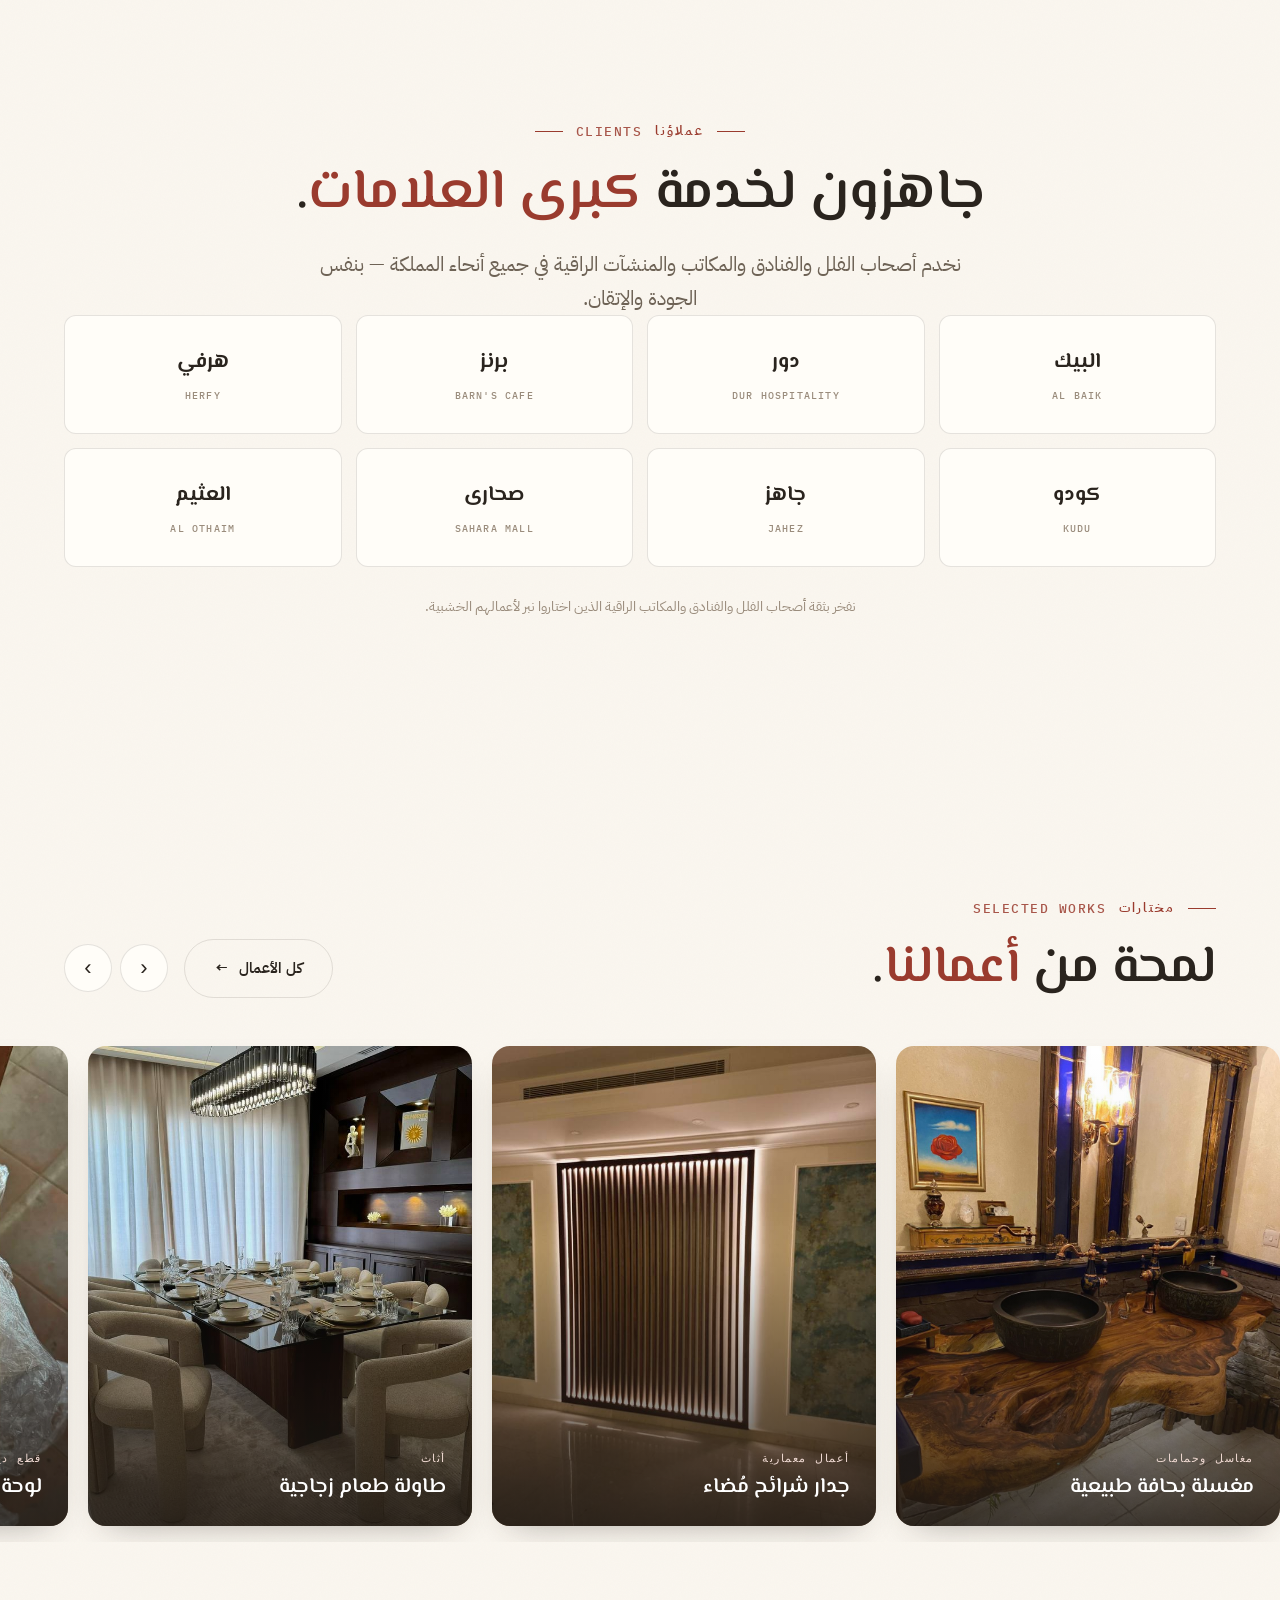
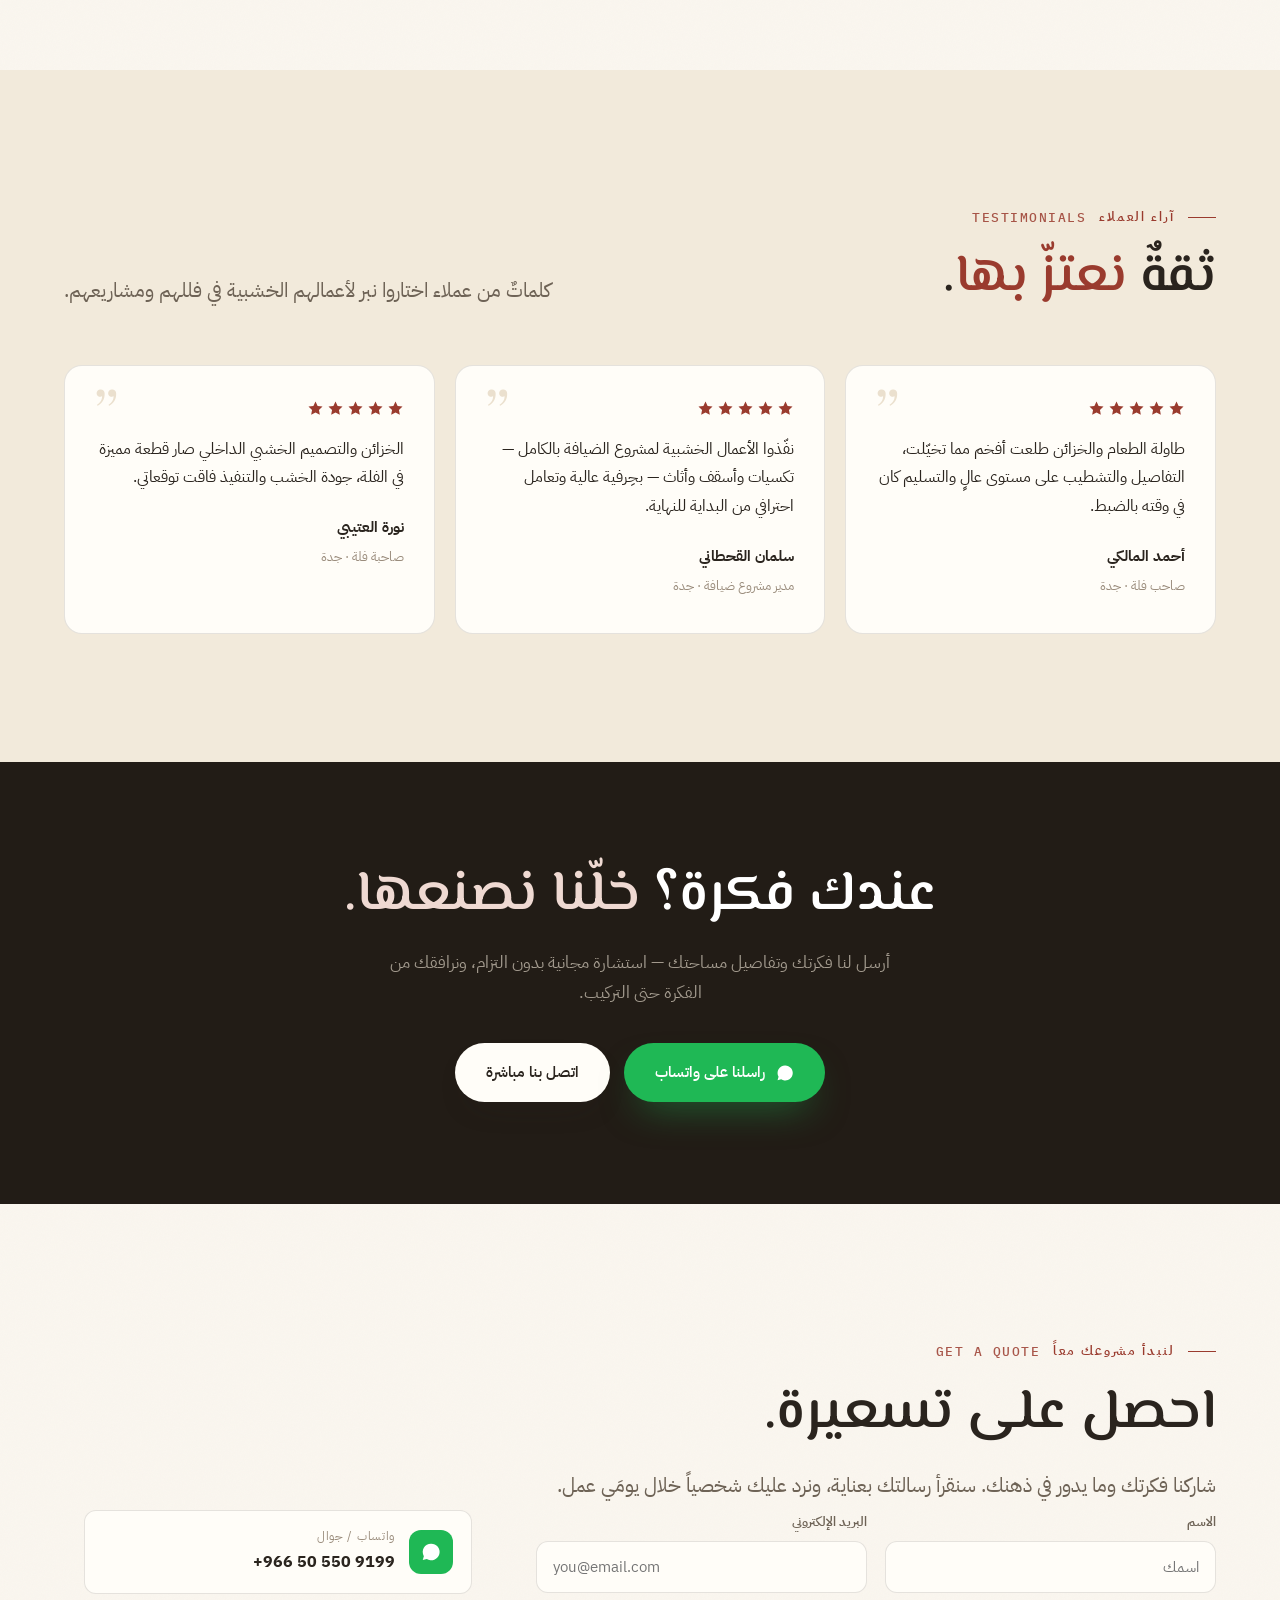
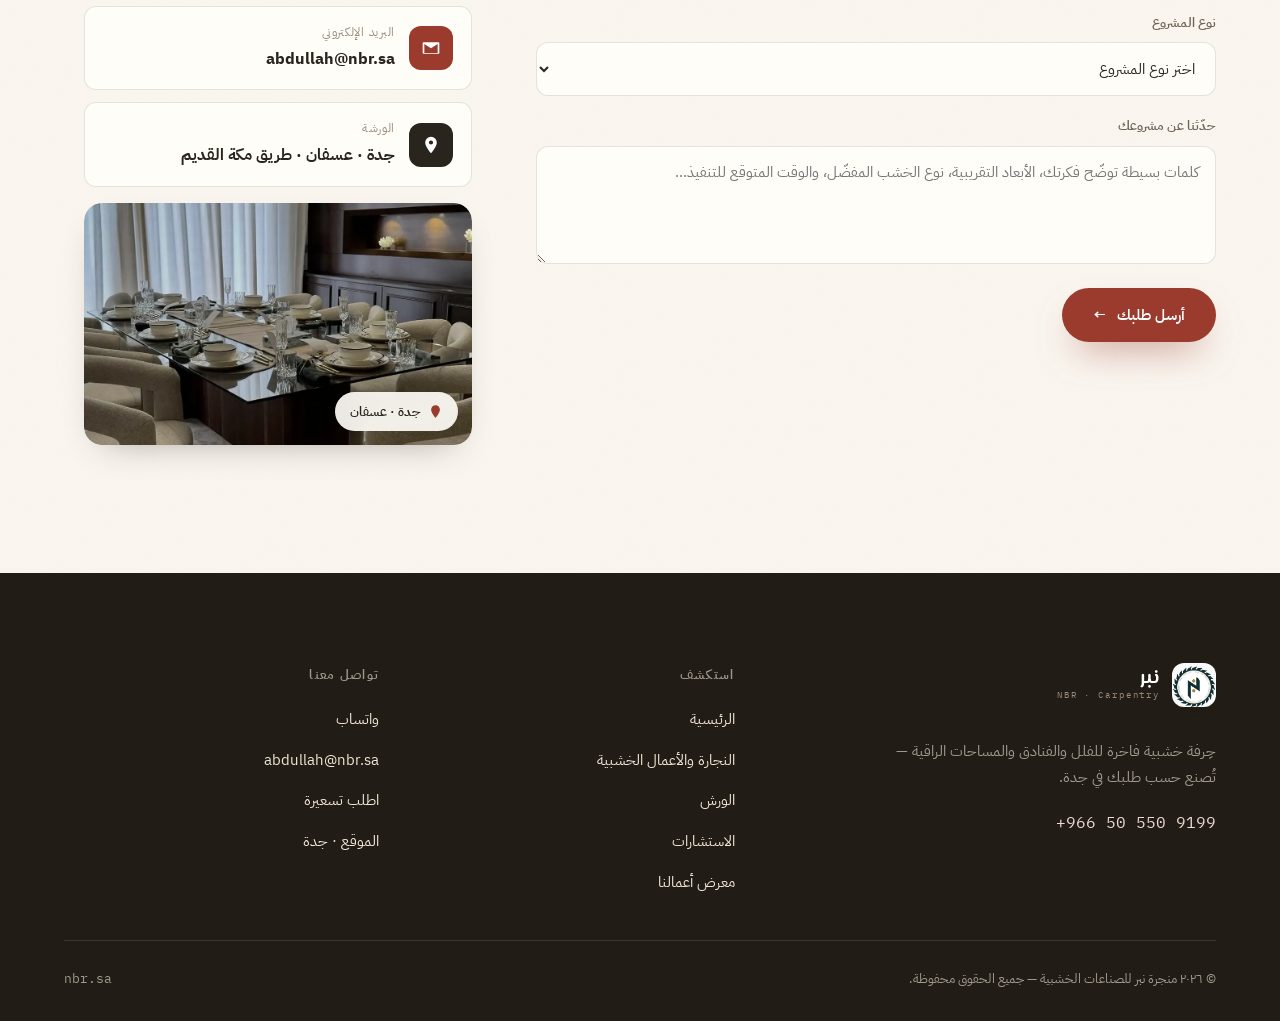
==== commit d36ac0b7: "CMS: make buttons, list items, and stats editable too Extend editable coverage (admin "نصوص الصفحات"" ====
--- a/index.html
+++ b/index.html
@@ -52,7 +52,7 @@
   </div>
   <div class="nav-right">
     <a href="#" class="lang-switch" title="English version — coming soon" aria-label="English version — coming soon">EN</a>
-    <a href="#contact" class="btn btn-accent btn-nav">اطلب تسعيرة</a>
+    <a href="#contact" class="btn btn-accent btn-nav" data-cms="home-btn-0">اطلب تسعيرة</a>
     <button class="menu-btn" id="menuBtn" aria-label="القائمة"><span></span><span></span><span></span></button>
   </div>
 </nav>
@@ -75,8 +75,8 @@
         <h1 data-cms="home-1">نَنحتُ الخشب إلى <span class="ac">تُحفة</span>.</h1>
         <p class="lede" data-cms="home-2">حِرفةٌ خشبية فاخرة تجمع ثلاثة عوالم تحت سقفٍ واحد: أعمال نجارة تُصنع باليد، ورشٌ تُلهم الصغار، واستشاراتٌ تُساند اختياراتك — كلٌّ منها بنفس الإتقان.</p>
         <div class="hero-ctas">
-          <a href="#offers" class="btn btn-accent">استكشف ما نقدّمه <span class="arr">←</span></a>
-          <a href="/carpentry#work" class="btn btn-ghost">شاهد أعمالنا <span class="arr">←</span></a>
+          <a href="#offers" class="btn btn-accent" data-cms="home-btn-1">استكشف ما نقدّمه <span class="arr">←</span></a>
+          <a href="/carpentry#work" class="btn btn-ghost" data-cms="home-btn-2">شاهد أعمالنا <span class="arr">←</span></a>
         </div>
         <div class="hero-trust">
           <div class="t"><b>٤٥٠+</b><span>مشروع مُنجز</span></div>
@@ -110,10 +110,10 @@
 <section class="stats" data-screen-label="Stats">
   <div class="wrap">
     <div class="stats-grid reveal">
-      <div class="stat"><div class="num"><span class="count" data-to="12">٠</span><span class="suf">+</span></div><div class="lbl">سنوات من الخبرة</div></div>
-      <div class="stat"><div class="num"><span class="count" data-to="450">٠</span><span class="suf">+</span></div><div class="lbl">مشروع مُنجز</div></div>
-      <div class="stat"><div class="num"><span class="count" data-to="8">٠</span></div><div class="lbl">أنواع أخشاب فاخرة</div></div>
-      <div class="stat"><div class="num"><span class="count" data-to="98">٠</span><span class="suf">٪</span></div><div class="lbl">رضا العملاء</div></div>
+      <div class="stat"><div class="num"><span class="count" data-to="12" data-cms-to="home-stat-0">٠</span><span class="suf">+</span></div><div class="lbl" data-cms="home-lbl-0">سنوات من الخبرة</div></div>
+      <div class="stat"><div class="num"><span class="count" data-to="450" data-cms-to="home-stat-1">٠</span><span class="suf">+</span></div><div class="lbl" data-cms="home-lbl-1">مشروع مُنجز</div></div>
+      <div class="stat"><div class="num"><span class="count" data-to="8" data-cms-to="home-stat-2">٠</span></div><div class="lbl" data-cms="home-lbl-2">أنواع أخشاب فاخرة</div></div>
+      <div class="stat"><div class="num"><span class="count" data-to="98" data-cms-to="home-stat-3">٠</span><span class="suf">٪</span></div><div class="lbl" data-cms="home-lbl-3">رضا العملاء</div></div>
     </div>
   </div>
 </section>
@@ -232,10 +232,10 @@
         <h2 data-cms="home-20">لمحة من <span class="ac">أعمالنا</span>.</h2>
       </div>
       <div class="works-nav reveal reveal-d1">
-        <a href="/carpentry#work" class="btn btn-ghost">كل الأعمال <span class="arr">←</span></a>
+        <a href="/carpentry#work" class="btn btn-ghost" data-cms="home-btn-3">كل الأعمال <span class="arr">←</span></a>
         <div class="works-arrows">
-          <button id="worksPrev" aria-label="السابق">‹</button>
-          <button id="worksNext" aria-label="التالي">›</button>
+          <button id="worksPrev" aria-label="السابق" data-cms="home-btn-0">‹</button>
+          <button id="worksNext" aria-label="التالي" data-cms="home-btn-1">›</button>
         </div>
       </div>
     </div>
@@ -267,8 +267,8 @@
     <h2 data-cms="home-27">عندك فكرة؟ <span class="g">خلّنا نصنعها.</span></h2>
     <p data-cms="home-28">أرسل لنا فكرتك وتفاصيل مساحتك — استشارة مجانية بدون التزام، ونرافقك من الفكرة حتى التركيب.</p>
     <div class="cta-ctas">
-      <a class="btn btn-wa" href="https://wa.me/966505509199"><svg viewBox="0 0 24 24"><path d="M17.5 14.4c-.3-.1-1.7-.8-2-.9-.3-.1-.5-.1-.7.1-.2.3-.7.9-.9 1.1-.2.2-.3.2-.6.1-.3-.1-1.2-.5-2.3-1.4-.9-.8-1.4-1.7-1.6-2-.2-.3 0-.5.1-.6.1-.1.3-.3.4-.5.1-.2.2-.3.3-.5.1-.2 0-.4 0-.5-.1-.1-.7-1.6-.9-2.2-.2-.6-.5-.5-.7-.5h-.6c-.2 0-.5.1-.8.4-.3.3-1 1-1 2.5s1.1 2.9 1.2 3.1c.1.2 2.1 3.2 5 4.5.7.3 1.2.5 1.7.6.7.2 1.3.2 1.8.1.6-.1 1.7-.7 1.9-1.3.2-.6.2-1.2.2-1.3-.1-.2-.3-.2-.6-.4zM12 2a10 10 0 0 0-8.6 15l-1.3 4.7 4.8-1.3A10 10 0 1 0 12 2z"/></svg>راسلنا على واتساب</a>
-      <a class="btn btn-light" href="tel:+966505509199">اتصل بنا مباشرة</a>
+      <a class="btn btn-wa" href="https://wa.me/966505509199" data-cms="home-btn-4"><svg viewBox="0 0 24 24"><path d="M17.5 14.4c-.3-.1-1.7-.8-2-.9-.3-.1-.5-.1-.7.1-.2.3-.7.9-.9 1.1-.2.2-.3.2-.6.1-.3-.1-1.2-.5-2.3-1.4-.9-.8-1.4-1.7-1.6-2-.2-.3 0-.5.1-.6.1-.1.3-.3.4-.5.1-.2.2-.3.3-.5.1-.2 0-.4 0-.5-.1-.1-.7-1.6-.9-2.2-.2-.6-.5-.5-.7-.5h-.6c-.2 0-.5.1-.8.4-.3.3-1 1-1 2.5s1.1 2.9 1.2 3.1c.1.2 2.1 3.2 5 4.5.7.3 1.2.5 1.7.6.7.2 1.3.2 1.8.1.6-.1 1.7-.7 1.9-1.3.2-.6.2-1.2.2-1.3-.1-.2-.3-.2-.6-.4zM12 2a10 10 0 0 0-8.6 15l-1.3 4.7 4.8-1.3A10 10 0 1 0 12 2z"/></svg>راسلنا على واتساب</a>
+      <a class="btn btn-light" href="tel:+966505509199" data-cms="home-btn-5">اتصل بنا مباشرة</a>
     </div>
   </div>
 </section>
@@ -315,7 +315,7 @@
             <textarea id="f-msg" name="message" rows="4" placeholder="كلمات بسيطة توضّح فكرتك، الأبعاد التقريبية، نوع الخشب المفضّل، والوقت المتوقع للتنفيذ..."></textarea>
             <span class="err-msg">يرجى إضافة وصف مختصر لنتمكن من مساعدتك.</span>
           </div>
-          <button type="submit" class="btn btn-accent">أرسل طلبك <span class="arr">←</span></button>
+          <button type="submit" class="btn btn-accent" data-cms="home-btn-2">أرسل طلبك <span class="arr">←</span></button>
         </form>
         <div class="form-success" id="formSuccess">
           <h3 data-cms="home-32">شكراً لك!</h3>
@@ -351,20 +351,20 @@
       <div class="footer-col">
         <h5>استكشف</h5>
         <ul>
-          <li><a href="/">الرئيسية</a></li>
-          <li><a href="/carpentry">النجارة والأعمال الخشبية</a></li>
-          <li><a href="/workshops">الورش</a></li>
-          <li><a href="/consulting">الاستشارات</a></li>
-          <li><a href="/carpentry#work">معرض أعمالنا</a></li>
+          <li data-cms="home-li-0"><a href="/">الرئيسية</a></li>
+          <li data-cms="home-li-1"><a href="/carpentry">النجارة والأعمال الخشبية</a></li>
+          <li data-cms="home-li-2"><a href="/workshops">الورش</a></li>
+          <li data-cms="home-li-3"><a href="/consulting">الاستشارات</a></li>
+          <li data-cms="home-li-4"><a href="/carpentry#work">معرض أعمالنا</a></li>
         </ul>
       </div>
       <div class="footer-col">
         <h5>تواصل معنا</h5>
         <ul>
-          <li><a href="https://wa.me/966505509199">واتساب</a></li>
-          <li><a href="mailto:abdullah@nbr.sa">abdullah@nbr.sa</a></li>
-          <li><a href="#contact">اطلب تسعيرة</a></li>
-          <li><a href="#contact">الموقع · جدة</a></li>
+          <li data-cms="home-li-5"><a href="https://wa.me/966505509199">واتساب</a></li>
+          <li data-cms="home-li-6"><a href="mailto:abdullah@nbr.sa">abdullah@nbr.sa</a></li>
+          <li data-cms="home-li-7"><a href="#contact">اطلب تسعيرة</a></li>
+          <li data-cms="home-li-8"><a href="#contact">الموقع · جدة</a></li>
         </ul>
       </div>
     </div>
